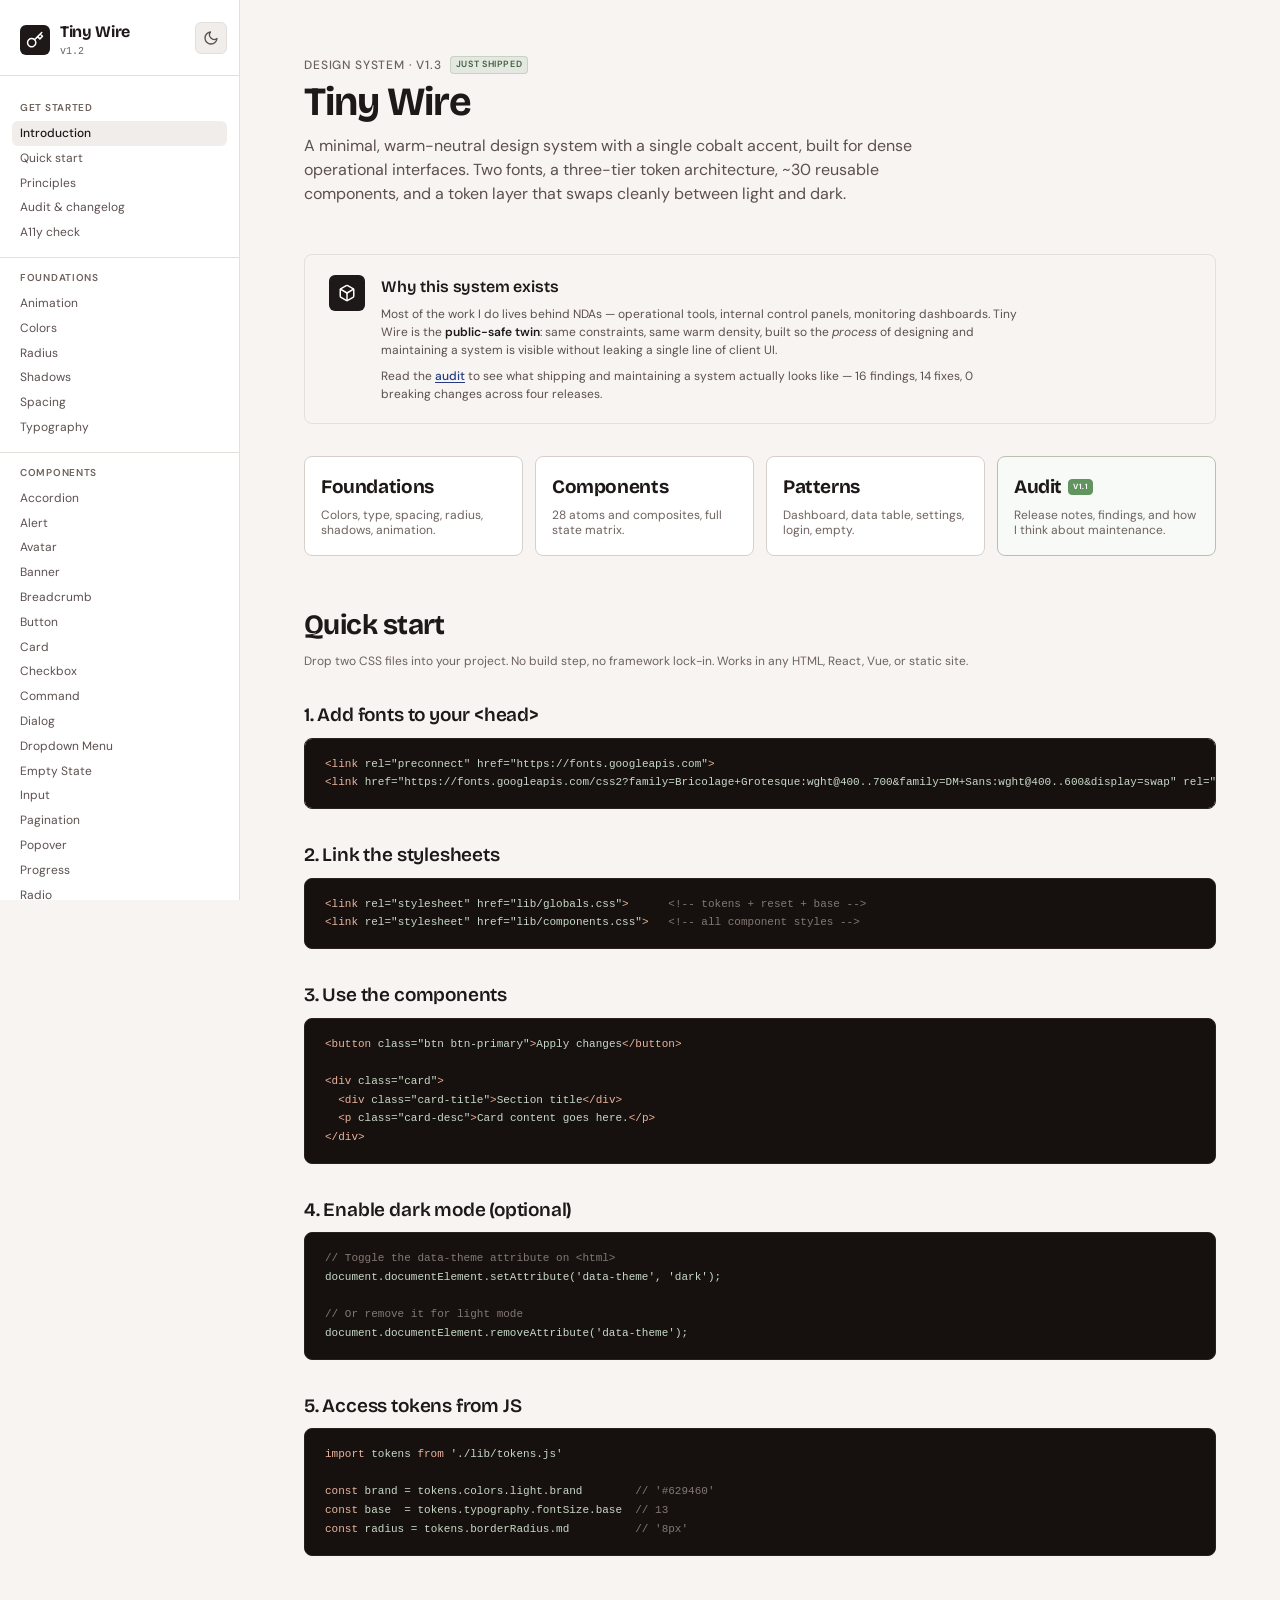
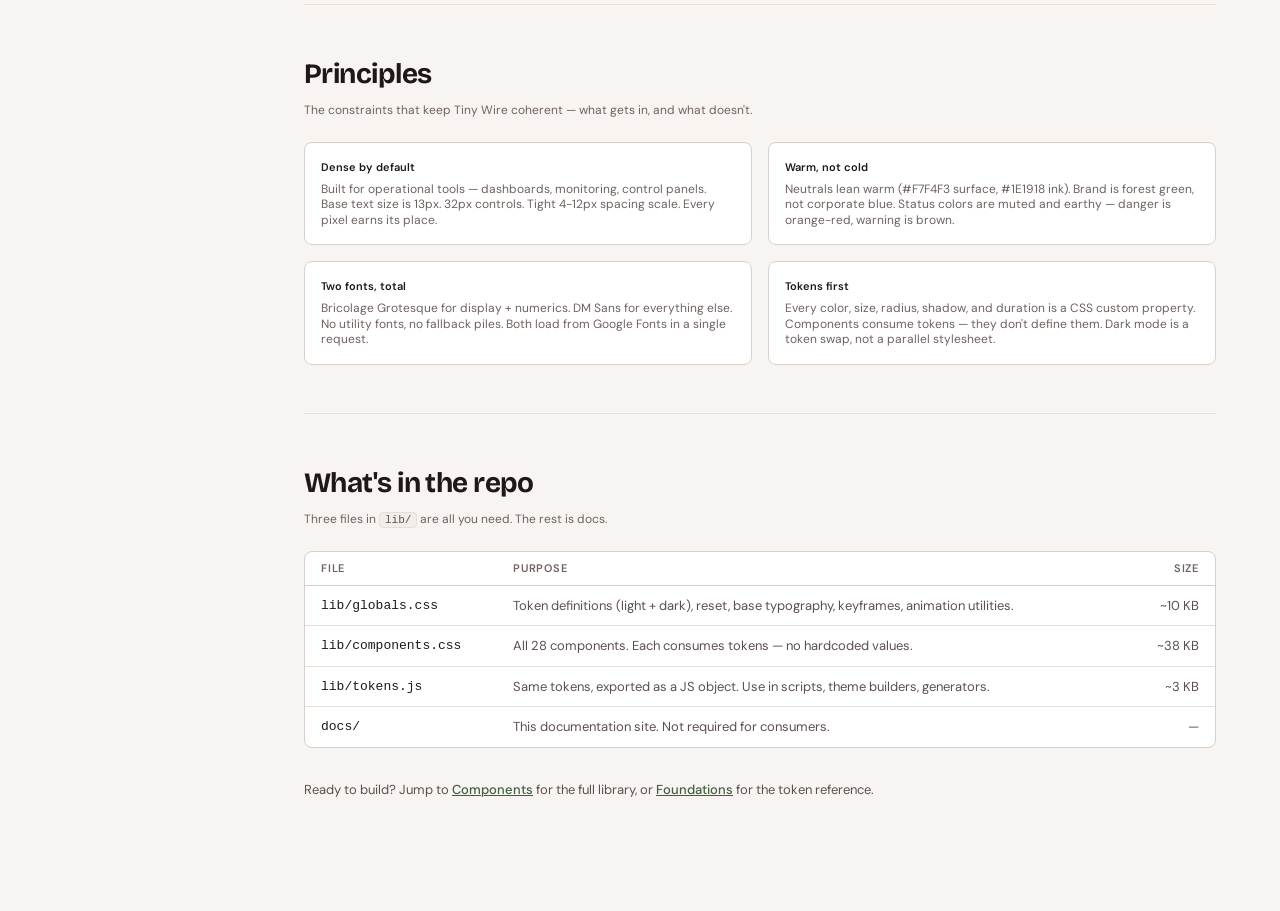
==== docs/index.html @ 5c6bf4f1 "docs: refresh audit to v1.3 (Pedigree pass) Keep the audit + release notes current without balloonin" ====
<!DOCTYPE html>
<html lang="en">
<head>
<meta charset="UTF-8" />
<meta name="viewport" content="width=device-width, initial-scale=1.0" />
<title>Tiny Wire — Introduction</title>
<link rel="preconnect" href="https://fonts.googleapis.com" />
<link rel="preconnect" href="https://fonts.gstatic.com" crossorigin />
<link href="https://fonts.googleapis.com/css2?family=Bricolage+Grotesque:opsz,wght@12..96,400;12..96,500;12..96,600;12..96,700&family=DM+Sans:ital,opsz,wght@0,9..40,400..600;1,9..40,400..600&display=swap" rel="stylesheet" />
<link rel="stylesheet" href="../lib/globals.css" />
<link rel="stylesheet" href="../lib/components.css" />
<link rel="stylesheet" href="docs.css" />
<script defer src="docs.js"></script>
</head>
<body>

<div id="docs-sidebar-slot"></div>

<main class="docs-main">

  <div class="docs-eyebrow" style="display:flex; align-items:center; gap:var(--space-8);">
    <span>Design System · v1.3</span>
    <span class="badge" style="background:color-mix(in srgb, var(--brand) 12%, transparent); border-color:color-mix(in srgb, var(--brand) 25%, transparent); color:var(--brand-dark);">Just shipped</span>
  </div>
  <h1 class="docs-h1">Tiny Wire</h1>
  <p class="docs-lede">A minimal, warm-neutral design system with a single cobalt accent, built for dense operational interfaces. Two fonts, a three-tier token architecture, ~30 reusable components, and a token layer that swaps cleanly between light and dark.</p>

  <!-- The why — NDA-safe portfolio framing -->
  <div class="card" style="padding: var(--space-20) var(--space-24); margin-bottom: var(--space-32); background: var(--surface-subtle); border-color: var(--border-light);">
    <div style="display:flex; align-items:flex-start; gap: var(--space-16);">
      <div style="flex-shrink:0; width:36px; height:36px; border-radius:var(--radius-sm); background:var(--text-primary); display:flex; align-items:center; justify-content:center; color:var(--text-inverse);">
        <svg width="18" height="18" viewBox="0 0 24 24" fill="none" stroke="currentColor" stroke-width="2" stroke-linecap="round" stroke-linejoin="round"><path d="M21 16V8a2 2 0 0 0-1-1.73l-7-4a2 2 0 0 0-2 0l-7 4A2 2 0 0 0 3 8v8a2 2 0 0 0 1 1.73l7 4a2 2 0 0 0 2 0l7-4A2 2 0 0 0 21 16z"/><polyline points="3.27 6.96 12 12.01 20.73 6.96"/><line x1="12" y1="22.08" x2="12" y2="12"/></svg>
      </div>
      <div style="flex:1; min-width:0;">
        <div style="font-family:var(--font-heading); font-size:var(--text-lg); font-weight:var(--weight-semibold); color:var(--text-primary); letter-spacing:var(--tracking-snug); margin-bottom:var(--space-6);">Why this system exists</div>
        <p style="font-size:var(--text-md); color:var(--text-secondary); line-height:var(--leading-normal); max-width: 640px;">Most of the work I do lives behind NDAs — operational tools, internal control panels, monitoring dashboards. Tiny Wire is the <strong style="color:var(--text-primary); font-weight:600;">public-safe twin</strong>: same constraints, same warm density, built so the <em>process</em> of designing and maintaining a system is visible without leaking a single line of client UI.</p>
        <p style="font-size:var(--text-md); color:var(--text-secondary); line-height:var(--leading-normal); margin-top:var(--space-8); max-width: 640px;">Read the <a href="audit.html" style="color:var(--info); text-decoration:underline; text-underline-offset:2px; font-weight:var(--weight-medium);">audit</a> to see what shipping and maintaining a system actually looks like — 16 findings, 14 fixes, 0 breaking changes across four releases.</p>
      </div>
    </div>
  </div>

  <!-- Hero card grid -->
  <div style="display:grid; grid-template-columns: repeat(4, 1fr); gap: var(--space-12); margin-bottom: var(--space-48);">
    <a href="foundations.html" class="card" style="text-decoration:none; cursor:pointer;">
      <div style="font-family:var(--font-heading); font-size:var(--text-xl); font-weight:var(--weight-bold); color:var(--text-primary); letter-spacing:var(--tracking-tight); margin-bottom:var(--space-6);">Foundations</div>
      <div style="font-size:var(--text-md); color:var(--text-tertiary); line-height:var(--leading-compact);">Colors, type, spacing, radius, shadows, animation.</div>
    </a>
    <a href="components.html" class="card" style="text-decoration:none; cursor:pointer;">
      <div style="font-family:var(--font-heading); font-size:var(--text-xl); font-weight:var(--weight-bold); color:var(--text-primary); letter-spacing:var(--tracking-tight); margin-bottom:var(--space-6);">Components</div>
      <div style="font-size:var(--text-md); color:var(--text-tertiary); line-height:var(--leading-compact);">28 atoms and composites, full state matrix.</div>
    </a>
    <a href="patterns.html" class="card" style="text-decoration:none; cursor:pointer;">
      <div style="font-family:var(--font-heading); font-size:var(--text-xl); font-weight:var(--weight-bold); color:var(--text-primary); letter-spacing:var(--tracking-tight); margin-bottom:var(--space-6);">Patterns</div>
      <div style="font-size:var(--text-md); color:var(--text-tertiary); line-height:var(--leading-compact);">Dashboard, data table, settings, login, empty.</div>
    </a>
    <a href="audit.html" class="card" style="text-decoration:none; cursor:pointer; background: color-mix(in srgb, var(--brand) 5%, var(--surface)); border-color: color-mix(in srgb, var(--brand) 25%, var(--border));">
      <div style="font-family:var(--font-heading); font-size:var(--text-xl); font-weight:var(--weight-bold); color:var(--text-primary); letter-spacing:var(--tracking-tight); margin-bottom:var(--space-6); display:flex; align-items:center; gap:var(--space-6);">
        Audit
        <span class="badge" style="background:var(--brand); border-color:var(--brand); color:var(--brand-fg); font-size:8px; padding:1px 4px;">v1.1</span>
      </div>
      <div style="font-size:var(--text-md); color:var(--text-tertiary); line-height:var(--leading-compact);">Release notes, findings, and how I think about maintenance.</div>
    </a>
  </div>

  <!-- Quick start -->
  <h2 class="docs-h2" id="quickstart">Quick start</h2>
  <p class="docs-h2-sub">Drop two CSS files into your project. No build step, no framework lock-in. Works in any HTML, React, Vue, or static site.</p>

  <h3 class="docs-h3">1. Add fonts to your &lt;head&gt;</h3>
  <pre class="code-block"><span class="k">&lt;link</span> <span class="a">rel</span>=<span class="s">"preconnect"</span> <span class="a">href</span>=<span class="s">"https://fonts.googleapis.com"</span><span class="k">&gt;</span>
<span class="k">&lt;link</span> <span class="a">href</span>=<span class="s">"https://fonts.googleapis.com/css2?family=Bricolage+Grotesque:wght@400..700&amp;family=DM+Sans:wght@400..600&amp;display=swap"</span> <span class="a">rel</span>=<span class="s">"stylesheet"</span><span class="k">&gt;</span></pre>

  <h3 class="docs-h3">2. Link the stylesheets</h3>
  <pre class="code-block"><span class="k">&lt;link</span> <span class="a">rel</span>=<span class="s">"stylesheet"</span> <span class="a">href</span>=<span class="s">"lib/globals.css"</span><span class="k">&gt;</span>      <span class="c">&lt;!-- tokens + reset + base --&gt;</span>
<span class="k">&lt;link</span> <span class="a">rel</span>=<span class="s">"stylesheet"</span> <span class="a">href</span>=<span class="s">"lib/components.css"</span><span class="k">&gt;</span>   <span class="c">&lt;!-- all component styles --&gt;</span></pre>

  <h3 class="docs-h3">3. Use the components</h3>
  <pre class="code-block"><span class="k">&lt;button</span> <span class="a">class</span>=<span class="s">"btn btn-primary"</span><span class="k">&gt;</span>Apply changes<span class="k">&lt;/button&gt;</span>

<span class="k">&lt;div</span> <span class="a">class</span>=<span class="s">"card"</span><span class="k">&gt;</span>
  <span class="k">&lt;div</span> <span class="a">class</span>=<span class="s">"card-title"</span><span class="k">&gt;</span>Section title<span class="k">&lt;/div&gt;</span>
  <span class="k">&lt;p</span> <span class="a">class</span>=<span class="s">"card-desc"</span><span class="k">&gt;</span>Card content goes here.<span class="k">&lt;/p&gt;</span>
<span class="k">&lt;/div&gt;</span></pre>

  <h3 class="docs-h3">4. Enable dark mode (optional)</h3>
  <pre class="code-block"><span class="c">// Toggle the data-theme attribute on &lt;html&gt;</span>
document.documentElement.setAttribute(<span class="s">'data-theme'</span>, <span class="s">'dark'</span>);

<span class="c">// Or remove it for light mode</span>
document.documentElement.removeAttribute(<span class="s">'data-theme'</span>);</pre>

  <h3 class="docs-h3">5. Access tokens from JS</h3>
  <pre class="code-block"><span class="k">import</span> tokens <span class="k">from</span> <span class="s">'./lib/tokens.js'</span>

<span class="k">const</span> brand = tokens.colors.light.brand        <span class="c">// '#629460'</span>
<span class="k">const</span> base  = tokens.typography.fontSize.base  <span class="c">// 13</span>
<span class="k">const</span> radius = tokens.borderRadius.md          <span class="c">// '8px'</span></pre>

  <div class="docs-divider"></div>

  <!-- Principles -->
  <h2 class="docs-h2" id="principles">Principles</h2>
  <p class="docs-h2-sub">The constraints that keep Tiny Wire coherent — what gets in, and what doesn't.</p>

  <div style="display:grid; grid-template-columns: 1fr 1fr; gap: var(--space-16);">
    <div class="card">
      <div class="card-title">Dense by default</div>
      <p class="card-desc" style="margin-top:var(--space-6);">Built for operational tools — dashboards, monitoring, control panels. Base text size is 13px. 32px controls. Tight 4-12px spacing scale. Every pixel earns its place.</p>
    </div>
    <div class="card">
      <div class="card-title">Warm, not cold</div>
      <p class="card-desc" style="margin-top:var(--space-6);">Neutrals lean warm (#F7F4F3 surface, #1E1918 ink). Brand is forest green, not corporate blue. Status colors are muted and earthy — danger is orange-red, warning is brown.</p>
    </div>
    <div class="card">
      <div class="card-title">Two fonts, total</div>
      <p class="card-desc" style="margin-top:var(--space-6);">Bricolage Grotesque for display + numerics. DM Sans for everything else. No utility fonts, no fallback piles. Both load from Google Fonts in a single request.</p>
    </div>
    <div class="card">
      <div class="card-title">Tokens first</div>
      <p class="card-desc" style="margin-top:var(--space-6);">Every color, size, radius, shadow, and duration is a CSS custom property. Components consume tokens — they don't define them. Dark mode is a token swap, not a parallel stylesheet.</p>
    </div>
  </div>

  <div class="docs-divider"></div>

  <!-- File map -->
  <h2 class="docs-h2" id="files">What's in the repo</h2>
  <p class="docs-h2-sub">Three files in <code>lib/</code> are all you need. The rest is docs.</p>

  <div class="card" style="padding:0; overflow:hidden;">
    <table class="table" style="font-size:var(--text-base);">
      <thead><tr><th style="padding-left:var(--space-16);">File</th><th>Purpose</th><th class="td-num" style="padding-right:var(--space-16);">Size</th></tr></thead>
      <tbody>
        <tr>
          <td class="td-primary" style="padding-left:var(--space-16); font-family:var(--font-mono);">lib/globals.css</td>
          <td>Token definitions (light + dark), reset, base typography, keyframes, animation utilities.</td>
          <td class="td-num" style="padding-right:var(--space-16);">~10 KB</td>
        </tr>
        <tr>
          <td class="td-primary" style="padding-left:var(--space-16); font-family:var(--font-mono);">lib/components.css</td>
          <td>All 28 components. Each consumes tokens — no hardcoded values.</td>
          <td class="td-num" style="padding-right:var(--space-16);">~38 KB</td>
        </tr>
        <tr>
          <td class="td-primary" style="padding-left:var(--space-16); font-family:var(--font-mono);">lib/tokens.js</td>
          <td>Same tokens, exported as a JS object. Use in scripts, theme builders, generators.</td>
          <td class="td-num" style="padding-right:var(--space-16);">~3 KB</td>
        </tr>
        <tr>
          <td class="td-primary" style="padding-left:var(--space-16); font-family:var(--font-mono);">docs/</td>
          <td>This documentation site. Not required for consumers.</td>
          <td class="td-num" style="padding-right:var(--space-16);">—</td>
        </tr>
      </tbody>
    </table>
  </div>

  <p class="docs-text" style="margin-top:var(--space-32);">Ready to build? Jump to <a href="components.html" style="color:var(--brand-dark); text-decoration:underline; font-weight:var(--weight-medium);">Components</a> for the full library, or <a href="foundations.html" style="color:var(--brand-dark); text-decoration:underline; font-weight:var(--weight-medium);">Foundations</a> for the token reference.</p>

</main>

</body>
</html>
---- lib/globals.css ----
/**
 * Tiny Wire — globals.css
 * Tokens + reset + base typography.
 *
 * Token architecture — three tiers (design/pedigree-pass):
 *   1. PRIMITIVE  raw values, no semantics      (--warm-*, --cobalt-*, --green-*, --elevation-*)
 *   2. SEMANTIC   intent aliases to primitives   (--surface, --brand, --accent, --text-primary)
 *   3. COMPONENT  optional aliases to semantic    (--button-bg, --card-shadow, --input-border)
 * Components and downstream prototypes consume the SEMANTIC tier. Every public token name is
 * stable — only values change — so dependents (dialing-prototype, sam-r4) inherit unbroken.
 *
 * Fonts (load in <head>):
 *   https://fonts.googleapis.com/css2?family=Bricolage+Grotesque:opsz,wght@12..96,400..700&family=DM+Sans:ital,opsz,wght@0,9..40,400..600;1,9..40,400..600&display=swap
 */

/* ─── Reset ─────────────────────────────────────────────────────────────── */
*, *::before, *::after { box-sizing: border-box; margin: 0; padding: 0; }
html { -webkit-text-size-adjust: 100%; }
img, svg { display: block; max-width: 100%; }
button, input, select, textarea { font: inherit; color: inherit; }
button { background: none; border: 0; cursor: pointer; }
a { color: inherit; text-decoration: none; }

/* ════════════════════════════════════════════════════════════════════════
   TIER 1 — PRIMITIVES  (raw values; light mode is the base, dark overrides below)
   ════════════════════════════════════════════════════════════════════════ */
:root {
  color-scheme: light;

  /* Warm-neutral ramp — one coherent taupe hue, desaturated into structure.
     Replaces the old ad hoc surface/border/text greys. Lighter steps were
     regularized for a consistent warm cast (e.g. the over-red border-dashed
     #AD9B9A desaturated into the ramp); the three text steps keep their
     AA-tuned values exactly — no contrast regression. */
  --warm-0:   #FFFFFF;
  --warm-50:  #F7F4F2;
  --warm-100: #F1EDEB;
  --warm-150: #EBE6E3;
  --warm-200: #E5DFDC;
  --warm-300: #D6CFCB;
  --warm-400: #C2B9B5;
  --warm-500: #A89E99;
  --warm-600: #8A7F7B;
  --warm-700: #6E625F;   /* text-tertiary — AA floor */
  --warm-800: #5C504F;   /* text-secondary */
  --warm-900: #3A302E;
  --warm-950: #1E1918;   /* text-primary */

  /* Cobalt — the single cool interactive accent (links / focus / secondary).
     Deep, slightly desaturated ink-blue; timeless, not a copy of any brand. */
  --cobalt-50:  #EEF1FB;
  --cobalt-100: #DBE2F4;
  --cobalt-200: #BCC9EA;
  --cobalt-300: #93A8DE;
  --cobalt-400: #6E86D2;
  --cobalt-500: #4761BE;
  --cobalt-600: #2F4BA6;   /* action accent */
  --cobalt-700: #243B83;
  --cobalt-800: #1C2F66;
  --cobalt-900: #16244E;

  /* Green — primary brand / success (signature, preserved). */
  --green-100: #F2F6F2;
  --green-300: #C8D9C7;
  --green-500: #629460;
  --green-700: #3F603E;

  /* Clay/amber — the one muted warm secondary (warning role). Brown lives here
     as foundation only, never as a bright accent. */
  --clay-100: #F4EFEA;
  --clay-300: #DCC9B5;
  --clay-600: #9A6B33;
  --clay-700: #6B4B3E;

  /* Red — danger (reserved strictly for destructive actions). */
  --red-100: #FBEFEB;
  --red-300: #EBB39D;
  --red-500: #CE430A;

  /* Data-viz hues — kept separable on purpose (charts need distinct colors). */
  --azure-500:    #0EA5E9;
  --azure-light:  #EBF7FD;
  --amber-chart:  #B98326;
  --violet-chart: #6B4B8A;

  /* Elevation — multi-layer, low-opacity, short-offset; warm-tinted shadow.
     Border is NOT baked in here (see --shadow-card history). */
  --elevation-sm: 0 1px 2px rgba(30,25,24,0.05), 0 1px 1px rgba(30,25,24,0.04);
  --elevation-md: 0 2px 4px rgba(30,25,24,0.05), 0 6px 16px rgba(30,25,24,0.06);
  --elevation-lg: 0 8px 24px rgba(30,25,24,0.10);
  --elevation-xl: 0 16px 40px rgba(30,25,24,0.14), 0 2px 6px rgba(30,25,24,0.06);

  /* ── TIER 2 — SEMANTIC (intent aliases; these are the public API) ───────── */

  /* Surfaces */
  --surface:        var(--warm-0);
  --surface-subtle: var(--warm-50);
  --surface-page:   var(--warm-50);
  --surface-muted:  var(--warm-100);
  --surface-inset:  var(--warm-150);

  /* Borders */
  --border:         var(--warm-300);
  --border-light:   var(--warm-200);
  --border-dashed:  var(--warm-500);
  --border-strong:  var(--warm-400);
  /* Hairline — single low-opacity container signal. Use INSTEAD of a solid
     border when an element already has elevation or a tint. */
  --border-hairline: color-mix(in srgb, var(--warm-950) 8%, transparent);

  /* Text — tertiary/secondary/primary keep their AA-tuned values. */
  --text-primary:   var(--warm-950);
  --text-secondary: var(--warm-800);
  --text-tertiary:  var(--warm-700);
  --text-inverse:   #FFFFFF;
  --text-disabled:  #B5ABA8;

  /* Brand — green (primary action + success) */
  --brand:          var(--green-500);
  --brand-light:    var(--green-100);
  --brand-mid:      var(--green-300);
  --brand-dark:     var(--green-700);
  --brand-fg:       #FFFFFF;

  /* Status — Danger (orange-red; destructive only) */
  --danger:         var(--red-500);
  --danger-light:   var(--red-100);
  --danger-mid:     var(--red-300);
  --danger-fg:      #FFFFFF;

  /* Status — Warning (disciplined amber; brown demoted to foundation) */
  --warning:        var(--clay-600);
  --warning-light:  var(--clay-100);
  --warning-mid:    var(--clay-300);
  --warning-fg:     #FFFFFF;

  /* Status — Info (cobalt family, same hue as the accent) */
  --info:           var(--cobalt-700);
  --info-light:     var(--cobalt-50);
  --info-mid:       var(--cobalt-200);
  --info-fg:        #FFFFFF;

  /* Accent — single cool interactive accent (cobalt) */
  --accent:         var(--cobalt-600);
  --accent-light:   var(--cobalt-50);
  --accent-fg:      #FFFFFF;

  /* Data / charts */
  --data-inflow:    var(--red-500);
  --data-outflow:   var(--green-500);
  --data-target:    var(--warm-500);
  --chart-blue:     var(--cobalt-700);
  --chart-azure:    var(--azure-500);
  --chart-amber:    var(--amber-chart);
  --chart-violet:   var(--violet-chart);

  /* Focus ring — cobalt accent (the universal interactive signal) */
  --ring:           color-mix(in srgb, var(--accent) 55%, transparent);
  --ring-offset:    var(--surface);

  /* Typography */
  --font-heading:   'Bricolage Grotesque', system-ui, sans-serif;
  --font-body:      'DM Sans', system-ui, sans-serif;
  --font-mono:      ui-monospace, 'SF Mono', Menlo, Consolas, monospace;

  /* Dense sub-scale (9–13) for operational UI, then a 1.2 modular display run. */
  --text-2xs: 9px; --text-xs: 10px; --text-sm: 11px; --text-md: 12px;
  --text-base: 13px; --text-lg: 16px; --text-xl: 19px; --text-2xl: 23px;
  --text-3xl: 28px; --text-4xl: 33px; --text-5xl: 48px;

  --weight-light: 300; --weight-regular: 400; --weight-medium: 500;
  --weight-semibold: 600; --weight-bold: 700;

  --leading-tight: 1; --leading-snug: 1.1; --leading-compact: 1.3; --leading-normal: 1.5;

  /* Tracking in em so it scales with size; display negative, body neutral. */
  --tracking-tight: -0.02em; --tracking-snug: -0.01em;
  --tracking-slight: -0.005em; --tracking-caps: 0.07em;

  /* Tabular + lining numerals — apply to ALL numeric/data contexts. */
  --numeric-tabular: "tnum" 1, "lnum" 1;

  /* Spacing — 4px base; arbitrary 5/7 snapped to 4/8. */
  --space-0: 0px; --space-2: 2px; --space-4: 4px; --space-5: 4px; --space-6: 6px;
  --space-7: 8px; --space-8: 8px; --space-10: 10px; --space-12: 12px;
  --space-14: 14px; --space-16: 16px; --space-18: 18px; --space-20: 20px;
  --space-24: 24px; --space-32: 32px; --space-40: 40px; --space-48: 48px;
  --space-64: 64px;

  /* Radius — one sm/md/lg scale; default sharpened 10 → 8 (crisper pedigree). */
  --radius-2xs: 2px; --radius-xs: 4px; --radius-sm: 6px; --radius-md: 8px;
  --radius: 8px; --radius-lg: 12px; --radius-full: 9999px;

  /* Shadows — role names aliased onto the elevation scale (border no longer baked in). */
  --shadow-card:      var(--elevation-sm);
  --shadow-nav:       var(--elevation-sm);
  --shadow-toggle:    var(--elevation-sm);
  --shadow-hover:     var(--elevation-md);
  --shadow-modal:     var(--elevation-xl);
  --shadow-dropdown:  var(--elevation-lg);
  --shadow-overlay:   var(--elevation-lg);
  --shadow-focus:     0 0 0 3px var(--ring);

  /* Sizes */
  --size-icon-sm: 13px; --size-icon-base: 18px; --size-icon-lg: 22px;
  --size-avatar-sm: 24px; --size-avatar-md: 30px; --size-avatar-lg: 34px;
  --size-control-sm: 24px; --size-control-md: 32px; --size-control-lg: 40px;
  --size-status-dot-sm: 6px; --size-status-dot-base: 7px; --size-status-dot-lg: 8px;

  /* Layout */
  --sidebar-w: 56px;
  --topbar-h:  56px;

  /* Animation */
  --ease-spring:   cubic-bezier(0.16, 1, 0.3, 1);
  --ease-out:      ease-out;
  --ease-standard: ease;

  --duration-fast: 0.15s; --duration-base: 0.22s;
  --duration-moderate: 0.30s; --duration-slow: 0.40s;

  /* Z-index */
  --z-dropdown: 50;
  --z-sticky:   100;
  --z-overlay:  200;
  --z-modal:    300;
  --z-toast:    400;
  --z-tooltip:  500;

  /* ── TIER 3 — COMPONENT (optional aliases to semantic) ──────────────────── */
  --button-bg:     var(--brand);
  --button-fg:     var(--brand-fg);
  --card-bg:       var(--surface);
  --card-shadow:   var(--shadow-card);
  --input-bg:      var(--surface);
  --input-border:  var(--border);
}

/* ════════════════════════════════════════════════════════════════════════
   Dark — overrides primitives where they cascade (accent / brand / status /
   elevation), and overrides surface/border/text SEMANTICS directly because
   surface elevation direction inverts in dark (recessed↔raised) and can't be
   expressed by a single shared ramp.
   ════════════════════════════════════════════════════════════════════════ */
:root[data-theme="dark"] {
  color-scheme: dark;

  /* Primitive lifts — semantics that alias these follow automatically. */
  --cobalt-50:  #1A2342; --cobalt-200: #2E3F6B; --cobalt-600: #8AA0DE; --cobalt-700: #7E96D8;
  --green-100:  #1F2A1F; --green-300: #3F603E;  --green-500: #8FB68D; --green-700: #C8D9C7;
  --red-100:    #2E1C13; --red-300:   #6E3217;  --red-500:   #E66B36;
  --clay-100:   #251D19; --clay-300:  #4A3A24;  --clay-600:  #C9A063;
  --azure-500:  #3DBEF5; --amber-chart: #D4A04A; --violet-chart: #9F7CBC;

  --elevation-sm: 0 1px 2px rgba(0,0,0,0.40), 0 1px 1px rgba(0,0,0,0.30);
  --elevation-md: 0 2px 4px rgba(0,0,0,0.40), 0 6px 16px rgba(0,0,0,0.40);
  --elevation-lg: 0 8px 24px rgba(0,0,0,0.50);
  --elevation-xl: 0 16px 40px rgba(0,0,0,0.60), 0 2px 6px rgba(0,0,0,0.30);

  /* Surfaces / borders / text — semantic overrides (elevation inverts). */
  --surface:        #1F1A18;
  --surface-subtle: #19130F;
  --surface-page:   #16110F;
  --surface-muted:  #2A211E;
  --surface-inset:  #322924;

  --border:         #3A312D;
  --border-light:   #2E2722;
  --border-dashed:  #6B5C57;
  --border-strong:  #4D423D;
  --border-hairline: color-mix(in srgb, #F4EEEC 9%, transparent);

  --text-primary:   #F4EEEC;
  --text-secondary: #C5B6B2;
  /* pedigree-pass — tertiary lifted #948682 → #A0928E: the old value failed AA
     (4.05) on surface-inset. Now ≥4.7 on every dark surface. */
  --text-tertiary:  #A0928E;
  --text-inverse:   #1E1918;
  --text-disabled:  #756763;

  /* Foreground-on-color tokens invert in dark. */
  --brand-fg:   #0E1A0D;
  --danger-fg:  #190B05;
  --warning-fg: #1A100C;
  --info-fg:    #06101F;
  --accent-fg:  #03131C;

  --data-target: #847671;
}

/* ─── Base ──────────────────────────────────────────────────────────────── */
html, body {
  font-family: var(--font-body);
  background: var(--surface-page);
  color: var(--text-primary);
  font-size: var(--text-base);
  line-height: var(--leading-normal);
  -webkit-font-smoothing: antialiased;
  -moz-osx-font-smoothing: grayscale;
}

/* Theme transitions — only fire when the theme actually swaps.
   v1.1 — previously this rule was applied universally with a 220ms duration,
   which slowed every hover micro-interaction whose property list included a
   color (fill/stroke especially). Now scoped to a one-shot class the toggle
   adds, removes after the transition. Components keep their own fast transitions. */
.theme-swapping,
.theme-swapping *,
.theme-swapping *::before,
.theme-swapping *::after {
  transition:
    background-color var(--duration-base) var(--ease-standard),
    border-color     var(--duration-base) var(--ease-standard),
    color            var(--duration-base) var(--ease-standard),
    fill             var(--duration-base) var(--ease-standard),
    stroke           var(--duration-base) var(--ease-standard) !important;
}

/* Reduced motion — v1.1.
   Honor the user preference: kill ambient loops, shorten entrances. */
@media (prefers-reduced-motion: reduce) {
  *, *::before, *::after {
    animation-duration: 0.001ms !important;
    animation-iteration-count: 1 !important;
    transition-duration: 0.001ms !important;
    scroll-behavior: auto !important;
  }
}

/* ─── Selection ─────────────────────────────────────────────────────────── */
::selection {
  background: color-mix(in srgb, var(--brand) 30%, transparent);
  color: var(--text-primary);
}

/* ─── Focus ─────────────────────────────────────────────────────────────── */
/* v1.1 — dropped the `border-color: var(--brand) !important` override.
   It was overriding invalid-state red borders on focused inputs (a11y regression).
   Components now own their own focused border color; the box-shadow ring is the
   universal indicator and is always perceivable. */
:focus-visible {
  outline: none;
  box-shadow: var(--shadow-focus);
}

/* ─── Scrollbar ─────────────────────────────────────────────────────────── */
* { scrollbar-width: thin; scrollbar-color: var(--border) transparent; }
*::-webkit-scrollbar { width: 8px; height: 8px; }
*::-webkit-scrollbar-track { background: transparent; }
*::-webkit-scrollbar-thumb { background: var(--border); border-radius: var(--radius-full); }
*::-webkit-scrollbar-thumb:hover { background: var(--text-tertiary); }

/* ─── Utility classes ───────────────────────────────────────────────────── */
.scroll-hidden { scrollbar-width: none; -ms-overflow-style: none; }
.scroll-hidden::-webkit-scrollbar { display: none; }

/* Tabular + lining numerals — opt in on any numeric/data context. */
.nums-tabular { font-feature-settings: var(--numeric-tabular); font-variant-numeric: tabular-nums lining-nums; }

.sr-only {
  position: absolute; width: 1px; height: 1px;
  padding: 0; margin: -1px; overflow: hidden; clip: rect(0,0,0,0);
  white-space: nowrap; border: 0;
}

/* ─── Keyframes ─────────────────────────────────────────────────────────── */
@keyframes pageIn   { from { opacity: 0; transform: translateY(10px); } to { opacity: 1; transform: translateY(0); } }
@keyframes filterIn { from { opacity: 0; transform: translateY(4px); }  to { opacity: 1; transform: translateY(0); } }
@keyframes modalIn  { from { opacity: 0; transform: scale(0.96) translateY(10px); } to { opacity: 1; transform: scale(1) translateY(0); } }
@keyframes toastIn  { from { opacity: 0; transform: translateY(16px); } to { opacity: 1; transform: translateY(0); } }
@keyframes fadeUp   { from { opacity: 0; transform: translateY(6px); }  to { opacity: 1; transform: translateY(0); } }
@keyframes fadeIn   { from { opacity: 0; } to { opacity: 1; } }
@keyframes pulse-dot{ 0%,100% { opacity: 1; } 50% { opacity: 0.35; } }
@keyframes ripple-ring {
  0%   { transform: scale(1);   opacity: 0.55; }
  45%  { transform: scale(2.4); opacity: 0; }
  90%  { transform: scale(1);   opacity: 0.55; }
  100% { transform: scale(1);   opacity: 0.55; }
}
@keyframes spin     { to { transform: rotate(360deg); } }
@keyframes skeleton-shimmer {
  0%   { background-position: -200% 0; }
  100% { background-position: 200% 0; }
}

/* Animation utility classes */
.page-enter   { animation: pageIn   var(--duration-slow)     var(--ease-spring) both; }
.filter-enter { animation: filterIn var(--duration-base)     var(--ease-out)    both; }
.modal-enter  { animation: modalIn  var(--duration-moderate) var(--ease-spring) both; }
.toast-enter  { animation: toastIn  0.32s                    var(--ease-spring) both; }
.fade-up      { animation: fadeUp   var(--duration-moderate) var(--ease-spring) both; }
.fade-in      { animation: fadeIn   var(--duration-base)     var(--ease-standard) both; }
---- lib/components.css ----
/**
 * Tiny Wire — components.css
 * Requires: lib/globals.css (tokens + reset + base)
 *
 * Convention:
 *   .btn-*       buttons         .input         input field
 *   .card        card container  .select        select field
 *   .tag-*       tag             .checkbox      checkbox
 *   .badge       muted badge     .radio         radio
 *   .chip-*      status chip     .switch        toggle switch
 *   .dot-*       status dot      .slider        slider
 *   .alert-*     inline alert    .progress      progress bar
 *   .banner-*    full-width
 */

/* ─── Button ────────────────────────────────────────────────────────────── */
.btn {
  display: inline-flex; align-items: center; justify-content: center;
  gap: var(--space-6); white-space: nowrap;
  height: var(--size-control-md); padding: 0 var(--space-14);
  border: 1px solid transparent; border-radius: var(--radius-sm);
  font-family: var(--font-body); font-size: var(--text-base);
  font-weight: var(--weight-medium); letter-spacing: var(--tracking-slight);
  cursor: pointer; user-select: none;
  transition:
    background    var(--duration-fast) var(--ease-standard),
    border-color  var(--duration-fast) var(--ease-standard),
    color         var(--duration-fast) var(--ease-standard),
    opacity       var(--duration-fast) var(--ease-standard),
    box-shadow    var(--duration-fast) var(--ease-standard),
    transform     var(--duration-fast) var(--ease-standard);
}
.btn:active { transform: translateY(0.5px); }
.btn:disabled, .btn[aria-disabled="true"] { cursor: not-allowed; opacity: 0.45; pointer-events: none; }

.btn-sm { height: var(--size-control-sm); padding: 0 var(--space-10); font-size: var(--text-md); }
.btn-lg { height: var(--size-control-lg); padding: 0 var(--space-20); font-size: var(--text-lg); }

.btn-primary {
  background: var(--text-primary); color: var(--text-inverse);
}
.btn-primary:hover { background: color-mix(in srgb, var(--text-primary) 85%, var(--text-secondary)); }

.btn-secondary {
  background: var(--surface-muted); color: var(--text-primary);
  border-color: var(--border);
}
.btn-secondary:hover { background: var(--surface-inset); border-color: var(--border-strong); }

.btn-outline {
  background: transparent; color: var(--text-primary);
  border-color: var(--border);
}
.btn-outline:hover { background: var(--surface-muted); border-color: var(--border-strong); }

.btn-ghost {
  background: transparent; color: var(--text-secondary);
}
.btn-ghost:hover { background: var(--surface-muted); color: var(--text-primary); }

.btn-danger {
  background: var(--danger); color: var(--danger-fg);
}
.btn-danger:hover { background: color-mix(in srgb, var(--danger) 88%, black); }

.btn-brand {
  background: var(--brand); color: var(--brand-fg);
}
.btn-brand:hover { background: color-mix(in srgb, var(--brand) 88%, black); }

.btn-link {
  background: transparent; color: var(--info); padding: 0;
  height: auto; text-decoration: underline; text-underline-offset: 2px;
  border-radius: var(--radius-xs);
}
.btn-link:hover { color: var(--text-primary); text-decoration-thickness: 2px; }
/* v1.1 — was --text-tertiary (3.85:1, fails AA + looked disabled).
   Switched to --info which carries link semantics and passes contrast. */

.btn-stop {
  display: inline-flex; align-items: center; gap: var(--space-8);
  height: 36px; padding: 0 var(--space-12);
  background: color-mix(in srgb, var(--danger) 7%, var(--surface));
  border: 1px solid color-mix(in srgb, var(--danger) 28%, transparent);
  border-radius: var(--radius-sm);
  font-family: var(--font-body); font-size: var(--text-base); font-weight: var(--weight-medium);
  color: var(--danger); cursor: pointer;
  transition: background var(--duration-fast) var(--ease-standard);
}
.btn-stop:hover { background: color-mix(in srgb, var(--danger) 13%, var(--surface)); }

.btn-rollback {
  height: 26px; padding: 0 var(--space-10);
  background: var(--surface); border: 1px solid var(--border);
  border-radius: var(--radius-xs);
  font-family: var(--font-body); font-size: var(--text-md);
  color: var(--text-secondary); cursor: pointer; white-space: nowrap;
  transition: background var(--duration-fast), border-color var(--duration-fast);
}
.btn-rollback:hover { background: var(--surface-muted); border-color: var(--border-dashed); }

/* Icon button — square */
.btn-icon {
  width: var(--size-control-md); height: var(--size-control-md);
  padding: 0; border-radius: var(--radius-sm);
  background: transparent; color: var(--text-secondary);
  display: inline-flex; align-items: center; justify-content: center;
  border: 1px solid transparent;
  transition: background var(--duration-fast), color var(--duration-fast), border-color var(--duration-fast);
}
.btn-icon:hover { background: var(--surface-muted); color: var(--text-primary); }
.btn-icon.btn-icon-outline { border-color: var(--border); }
.btn-icon.btn-sm { width: var(--size-control-sm); height: var(--size-control-sm); }
.btn-icon.btn-lg { width: var(--size-control-lg); height: var(--size-control-lg); }

/* Button group */
.btn-group {
  display: inline-flex; align-items: stretch;
  border: 1px solid var(--border); border-radius: var(--radius-sm);
  overflow: hidden; background: var(--surface);
}
.btn-group .btn {
  border-radius: 0; border: 0;
  border-right: 1px solid var(--border-light);
  background: var(--surface); color: var(--text-secondary);
}
.btn-group .btn:last-child { border-right: 0; }
.btn-group .btn:hover { background: var(--surface-muted); color: var(--text-primary); }
.btn-group .btn[aria-pressed="true"],
.btn-group .btn.active { background: var(--surface-muted); color: var(--text-primary); font-weight: var(--weight-semibold); }

/* ─── Input ─────────────────────────────────────────────────────────────── */
.input, .textarea, .select {
  display: block; width: 100%;
  height: var(--size-control-md);
  padding: 0 var(--space-10);
  background: var(--surface);
  border: 1px solid var(--border); border-radius: var(--radius-sm);
  font-family: var(--font-body); font-size: var(--text-base);
  color: var(--text-primary);
  outline: none;
  transition: border-color var(--duration-fast), background var(--duration-fast), box-shadow var(--duration-fast);
}
.input::placeholder, .textarea::placeholder { color: var(--text-tertiary); }
.input:hover, .textarea:hover, .select:hover { border-color: var(--border-strong); }
.input:focus, .textarea:focus, .select:focus { border-color: var(--brand); box-shadow: var(--shadow-focus); }
.input:disabled, .textarea:disabled, .select:disabled {
  background: var(--surface-muted); color: var(--text-disabled);
  cursor: not-allowed; opacity: 1;
}
.input[aria-invalid="true"], .textarea[aria-invalid="true"], .select[aria-invalid="true"] {
  border-color: var(--danger);
}
.input[aria-invalid="true"]:focus, .textarea[aria-invalid="true"]:focus, .select[aria-invalid="true"]:focus {
  box-shadow: 0 0 0 3px color-mix(in srgb, var(--danger) 25%, transparent);
}

.input-sm { height: var(--size-control-sm); font-size: var(--text-md); padding: 0 var(--space-8); }
.input-lg { height: var(--size-control-lg); font-size: var(--text-lg); padding: 0 var(--space-12); }

.textarea {
  height: auto; min-height: 72px;
  padding: var(--space-8) var(--space-10);
  line-height: var(--leading-compact); resize: vertical;
}

.select {
  cursor: pointer; padding-right: var(--space-24);
  /* warm-500 mid-neutral — legible on both light and dark inputs (was the
     stale hardcoded #8A7E7D, which read low-contrast in dark mode). */
  background-image: url("data:image/svg+xml,%3Csvg xmlns='http://www.w3.org/2000/svg' width='12' height='12' viewBox='0 0 12 12' fill='none'%3E%3Cpath d='M3 4.5L6 7.5L9 4.5' stroke='%23A89E99' stroke-width='1.5' stroke-linecap='round' stroke-linejoin='round'/%3E%3C/svg%3E");
  background-repeat: no-repeat; background-position: right var(--space-10) center;
  appearance: none; -webkit-appearance: none;
}

.input-group {
  display: flex; align-items: stretch; width: 100%;
  border: 1px solid var(--border); border-radius: var(--radius-sm);
  background: var(--surface); transition: border-color var(--duration-fast), box-shadow var(--duration-fast);
}
.input-group:focus-within { border-color: var(--brand); box-shadow: var(--shadow-focus); }
.input-group .input { border: 0; height: calc(var(--size-control-md) - 2px); background: transparent; }
.input-group .input:focus { box-shadow: none; }
.input-group-addon {
  display: flex; align-items: center; gap: var(--space-6);
  padding: 0 var(--space-10);
  color: var(--text-tertiary); font-size: var(--text-md);
  background: var(--surface-subtle);
  border-right: 1px solid var(--border);
}
.input-group-addon:last-child { border-right: 0; border-left: 1px solid var(--border); }

/* ─── Label, helper, hint ───────────────────────────────────────────────── */
.label {
  display: block; font-size: var(--text-md); font-weight: var(--weight-medium);
  color: var(--text-secondary); margin-bottom: var(--space-5);
}
.label-required::after {
  content: '*'; color: var(--danger); margin-left: 2px;
}
.helper {
  font-size: var(--text-md); color: var(--text-tertiary);
  line-height: var(--leading-compact); margin-top: var(--space-5);
}
.field-error {
  font-size: var(--text-md); color: var(--danger);
  line-height: var(--leading-compact); margin-top: var(--space-5);
}
.field-group { display: flex; flex-direction: column; gap: 0; }

/* ─── Checkbox & Radio ──────────────────────────────────────────────────── */
.checkbox, .radio {
  appearance: none; -webkit-appearance: none;
  width: 16px; height: 16px;
  background: var(--surface);
  border: 1px solid var(--border-strong);
  cursor: pointer; flex-shrink: 0;
  display: inline-flex; align-items: center; justify-content: center;
  transition: background var(--duration-fast), border-color var(--duration-fast);
  position: relative;
}
.checkbox { border-radius: var(--radius-xs); }
.radio    { border-radius: var(--radius-full); }
.checkbox:hover, .radio:hover { border-color: var(--text-tertiary); }

.checkbox:checked, .radio:checked {
  background: var(--brand); border-color: var(--brand);
}
.checkbox:checked::after {
  content: ''; width: 10px; height: 10px;
  background: url("data:image/svg+xml,%3Csvg xmlns='http://www.w3.org/2000/svg' width='10' height='10' viewBox='0 0 10 10' fill='none'%3E%3Cpath d='M2 5.5L4 7.5L8 2.5' stroke='white' stroke-width='1.6' stroke-linecap='round' stroke-linejoin='round'/%3E%3C/svg%3E") center/contain no-repeat;
}
.radio:checked::after {
  content: ''; width: 6px; height: 6px; border-radius: var(--radius-full); background: var(--brand-fg);
}
/* v1.1 — indeterminate state (e.g. "some, not all" multi-select header). */
.checkbox:indeterminate {
  background: var(--brand); border-color: var(--brand);
}
.checkbox:indeterminate::after {
  content: ''; width: 8px; height: 2px; background: var(--brand-fg); border-radius: 1px;
}

.checkbox:disabled, .radio:disabled {
  opacity: 0.45; cursor: not-allowed; background: var(--surface-muted);
}
.checkbox[aria-invalid="true"], .radio[aria-invalid="true"] { border-color: var(--danger); }

.field-check {
  display: inline-flex; align-items: center; gap: var(--space-8); cursor: pointer;
}
.field-check-label { font-size: var(--text-base); color: var(--text-primary); }

/* ─── Switch ────────────────────────────────────────────────────────────── */
.switch {
  appearance: none; -webkit-appearance: none;
  width: 32px; height: 18px; border-radius: var(--radius-full);
  background: var(--border); position: relative; cursor: pointer; flex-shrink: 0;
  border: 0;
  transition: background var(--duration-fast);
}
.switch::after {
  content: ''; position: absolute; top: 2px; left: 2px;
  width: 14px; height: 14px; border-radius: var(--radius-full);
  background: var(--surface); box-shadow: var(--shadow-toggle);
  transition: transform var(--duration-fast) var(--ease-spring);
}
.switch:checked { background: var(--brand); }
.switch:checked::after { transform: translateX(14px); }
.switch:disabled { opacity: 0.45; cursor: not-allowed; }
/* v1.1 — the global :focus-visible box-shadow was being clipped by the
   pill's own background; switch now carries its own offset focus ring. */
.switch:focus-visible {
  box-shadow: 0 0 0 2px var(--surface), 0 0 0 5px var(--ring);
}

/* ─── Slider ────────────────────────────────────────────────────────────── */
.slider {
  width: 100%; height: 5px; appearance: none;
  background: var(--border); border-radius: var(--radius-full);
  outline: none; cursor: pointer;
}
.slider::-webkit-slider-thumb {
  appearance: none; width: 16px; height: 16px; border-radius: var(--radius-full);
  background: var(--text-primary); cursor: grab; box-shadow: var(--shadow-toggle);
  border: 2px solid var(--surface);
}
.slider::-webkit-slider-thumb:active { cursor: grabbing; }
.slider::-moz-range-thumb {
  width: 16px; height: 16px; border-radius: var(--radius-full);
  background: var(--text-primary); cursor: grab; box-shadow: var(--shadow-toggle);
  border: 2px solid var(--surface);
}
.slider:disabled { opacity: 0.45; cursor: not-allowed; }
/* v1.1 — focus ring on the thumb; both engines need their own selector. */
.slider:focus-visible { box-shadow: none; }
.slider:focus-visible::-webkit-slider-thumb {
  box-shadow: var(--shadow-toggle), 0 0 0 4px var(--ring);
}
.slider:focus-visible::-moz-range-thumb {
  box-shadow: var(--shadow-toggle), 0 0 0 4px var(--ring);
}
.slider-wrap { display: flex; align-items: center; gap: var(--space-12); }
.slider-val {
  font-size: var(--text-xl); font-weight: var(--weight-semibold);
  font-family: var(--font-heading); color: var(--text-primary);
  letter-spacing: var(--tracking-snug); min-width: 30px; text-align: right;
  font-feature-settings: var(--numeric-tabular); font-variant-numeric: tabular-nums lining-nums;
}

/* ─── Tag ───────────────────────────────────────────────────────────────── */
.tag {
  display: inline-flex; align-items: center; gap: var(--space-4);
  font-size: var(--text-2xs); font-weight: var(--weight-bold);
  letter-spacing: var(--tracking-caps); text-transform: uppercase;
  padding: 2px 6px; border-radius: var(--radius-xs);
  background: var(--surface-muted); color: var(--text-secondary);
  border: 1px solid transparent;
}
.tag-danger { background: var(--danger-light); color: var(--danger); }
.tag-brand  { background: var(--brand-light); color: var(--brand-dark); }
.tag-info   { background: var(--info-light); color: var(--info); }
.tag-warn   { background: var(--warning-light); color: var(--warning); }
.tag-accent { background: var(--accent-light); color: var(--accent); }

.badge {
  display: inline-block; font-size: var(--text-2xs);
  font-weight: var(--weight-semibold); letter-spacing: var(--tracking-caps);
  text-transform: uppercase; color: var(--text-tertiary);
  background: var(--surface-muted); border: 1px solid var(--border);
  border-radius: var(--radius-xs); padding: 1px 5px; vertical-align: middle;
}

/* ─── Status chip ───────────────────────────────────────────────────────── */
.chip {
  display: inline-flex; align-items: center; gap: var(--space-6);
  height: 26px; padding: 0 var(--space-10); border-radius: var(--radius-full);
  font-size: var(--text-md); font-weight: var(--weight-medium);
  border: 1px solid transparent;
  background: var(--surface-muted); color: var(--text-secondary);
}
.chip-dot {
  width: 6px; height: 6px; border-radius: var(--radius-full);
  background: currentColor; flex-shrink: 0;
}
.chip-ok       { background: color-mix(in srgb, var(--brand)   10%, transparent); border-color: color-mix(in srgb, var(--brand)   25%, transparent); color: var(--brand); }
.chip-warn     { background: color-mix(in srgb, var(--warning) 10%, transparent); border-color: color-mix(in srgb, var(--warning) 25%, transparent); color: var(--warning); }
.chip-critical { background: color-mix(in srgb, var(--danger)  10%, transparent); border-color: color-mix(in srgb, var(--danger)  25%, transparent); color: var(--danger); }
.chip-info     { background: color-mix(in srgb, var(--info)    10%, transparent); border-color: color-mix(in srgb, var(--info)    25%, transparent); color: var(--info); }
.chip-stopped  { background: var(--surface-muted); border-color: var(--border); color: var(--text-secondary); }

/* ─── Dots ──────────────────────────────────────────────────────────────── */
.dot {
  width: var(--size-status-dot-base);
  height: var(--size-status-dot-base);
  border-radius: var(--radius-full);
  display: inline-block; flex-shrink: 0;
}
.dot-green  { background: var(--brand); }
/* v1.1 — .dot-warn added; .dot-amber rerouted to its actual chart amber.
   The old .dot-amber pointed at the warning brown — a misleading name. */
.dot-warn   { background: var(--warning); }
.dot-amber  { background: var(--chart-amber); }
.dot-red    { background: var(--danger); }
.dot-blue   { background: var(--info); }
.dot-muted  { background: var(--text-tertiary); }

.monitoring-dot {
  position: relative; width: 7px; height: 7px;
  border-radius: var(--radius-full); background: var(--brand); flex-shrink: 0;
  animation: pulse-dot 2.8s ease-in-out infinite;
}
.monitoring-dot::after {
  content: ''; position: absolute; inset: 0;
  border-radius: var(--radius-full);
  box-shadow: 0 0 0 1.5px color-mix(in srgb, var(--brand) 55%, transparent);
  animation: ripple-ring 2.8s ease-in-out infinite;
}

/* ─── Avatar ────────────────────────────────────────────────────────────── */
.avatar {
  display: inline-flex; align-items: center; justify-content: center;
  width: var(--size-avatar-md); height: var(--size-avatar-md);
  border-radius: var(--radius-full);
  background: var(--surface-muted); color: var(--text-secondary);
  font-size: var(--text-md); font-weight: var(--weight-semibold);
  overflow: hidden; flex-shrink: 0; user-select: none;
}
.avatar img { width: 100%; height: 100%; object-fit: cover; }
.avatar-sm { width: var(--size-avatar-sm); height: var(--size-avatar-sm); font-size: var(--text-xs); }
.avatar-lg { width: var(--size-avatar-lg); height: var(--size-avatar-lg); font-size: var(--text-base); }
.avatar-xl { width: 48px; height: 48px; font-size: var(--text-lg); }

.avatar-group { display: inline-flex; }
.avatar-group .avatar {
  border: 2px solid var(--surface); margin-left: -8px;
}
.avatar-group .avatar:first-child { margin-left: 0; }

/* ─── Separator ─────────────────────────────────────────────────────────── */
.separator {
  border: 0; height: 1px; background: var(--border-light); width: 100%;
}
.separator-strong { background: var(--border); }
.separator-v { width: 1px; height: 16px; background: var(--border); display: inline-block; }

/* ─── Skeleton ──────────────────────────────────────────────────────────── */
.skeleton {
  display: block; background:
    linear-gradient(90deg,
      var(--surface-muted) 0%,
      var(--surface-inset) 50%,
      var(--surface-muted) 100%);
  background-size: 200% 100%;
  animation: skeleton-shimmer 1.6s linear infinite;
  border-radius: var(--radius-xs);
}

/* ─── Progress ──────────────────────────────────────────────────────────── */
.progress {
  display: block; width: 100%; height: 6px;
  background: var(--surface-muted); border-radius: var(--radius-full);
  overflow: hidden;
}
.progress-bar {
  display: block; height: 100%;
  background: var(--brand); border-radius: var(--radius-full);
  transition: width var(--duration-moderate) var(--ease-spring);
}
.progress-bar-danger { background: var(--danger); }
.progress-bar-warning{ background: var(--warning); }

/* ─── Spinner ───────────────────────────────────────────────────────────── */
.spinner {
  display: inline-block; width: 16px; height: 16px;
  border: 2px solid var(--border); border-top-color: var(--brand);
  border-radius: var(--radius-full);
  animation: spin 0.7s linear infinite;
  flex-shrink: 0;
}
.spinner-sm { width: 12px; height: 12px; border-width: 1.5px; }
.spinner-lg { width: 22px; height: 22px; border-width: 2.5px; }

/* ─── Card ──────────────────────────────────────────────────────────────── */
.card {
  background: var(--surface); border: 1px solid var(--border);
  border-radius: var(--radius-md); padding: var(--space-16);
}
.card-disabled { opacity: 0.45; pointer-events: none; user-select: none; }
.card-header {
  display: flex; align-items: center; justify-content: space-between;
  margin-bottom: var(--space-12);
}
.card-title {
  font-size: var(--text-sm); font-weight: var(--weight-semibold);
  color: var(--text-primary);
  display: flex; align-items: center; gap: var(--space-8);
}
.card-desc {
  font-size: var(--text-md); color: var(--text-tertiary);
  line-height: var(--leading-compact);
}
.card-footer {
  margin-top: var(--space-12);
  padding-top: var(--space-12);
  border-top: 1px solid var(--border-light);
  display: flex; align-items: center; justify-content: flex-end;
  gap: var(--space-8);
}
.section-heading {
  font-size: var(--text-sm); font-weight: var(--weight-semibold);
  color: var(--text-primary); margin-bottom: var(--space-14);
  display: flex; align-items: center; gap: var(--space-8);
}

/* ─── Alert ─────────────────────────────────────────────────────────────── */
.alert {
  display: flex; align-items: flex-start; gap: var(--space-10);
  padding: var(--space-10) var(--space-12); border-radius: var(--radius-sm);
  font-size: var(--text-md); line-height: var(--leading-compact);
  border: 1px solid transparent;
}
.alert-icon { flex-shrink: 0; margin-top: 1px; }
.alert-body { flex: 1; min-width: 0; }
.alert-title {
  font-weight: var(--weight-semibold); margin-bottom: 2px;
}
.alert-danger  { color: var(--danger);  background: color-mix(in srgb, var(--danger)  8%, transparent); border-color: color-mix(in srgb, var(--danger)  22%, transparent); }
.alert-warn    { color: var(--warning); background: color-mix(in srgb, var(--warning) 8%, transparent); border-color: color-mix(in srgb, var(--warning) 22%, transparent); }
.alert-brand   { color: var(--brand-dark);   background: color-mix(in srgb, var(--brand)   8%, transparent); border-color: color-mix(in srgb, var(--brand)   22%, transparent); }
.alert-info    { color: var(--info);    background: color-mix(in srgb, var(--info)    8%, transparent); border-color: color-mix(in srgb, var(--info)    22%, transparent); }

/* ─── Banner ────────────────────────────────────────────────────────────── */
.banner {
  display: flex; align-items: center; gap: var(--space-12);
  padding: var(--space-8) var(--space-16);
  font-size: var(--text-md); font-weight: var(--weight-medium);
  border-radius: var(--radius-sm);
  border-top: 1px solid transparent; border-bottom: 1px solid transparent;
}
.banner-danger {
  background: color-mix(in srgb, var(--danger) 7%, transparent);
  border-color: color-mix(in srgb, var(--danger) 18%, transparent); color: var(--danger);
}
.banner-brand {
  background: color-mix(in srgb, var(--brand) 8%, transparent);
  border-color: color-mix(in srgb, var(--brand) 22%, transparent); color: var(--brand-dark);
}
.banner-info {
  background: color-mix(in srgb, var(--info) 7%, transparent);
  border-color: color-mix(in srgb, var(--info) 18%, transparent); color: var(--info);
}
/* v1.1 — added .banner-warn for parity with .alert-warn and .chip-warn. */
.banner-warn {
  background: color-mix(in srgb, var(--warning) 8%, transparent);
  border-color: color-mix(in srgb, var(--warning) 20%, transparent); color: var(--warning);
}
.banner-dot {
  width: 7px; height: 7px; border-radius: var(--radius-full);
  background: currentColor; flex-shrink: 0;
  animation: pulse-dot 1.4s ease-in-out infinite;
}

/* ─── Tooltip ───────────────────────────────────────────────────────────── */
.tooltip {
  position: absolute;
  background: var(--text-primary); color: var(--text-inverse);
  font-family: var(--font-body); font-size: var(--text-sm);
  font-weight: var(--weight-semibold); white-space: nowrap;
  padding: 5px 9px; border-radius: var(--radius-sm);
  pointer-events: none; opacity: 0;
  transition: opacity 0.12s ease;
  z-index: var(--z-tooltip);
}
.tooltip[data-open="true"] { opacity: 1; transition-delay: 200ms; }
.tooltip::before {
  content: ''; position: absolute;
  border: 5px solid transparent;
}
.tooltip[data-side="top"]::before    { top: 100%; left: 50%; transform: translateX(-50%); border-top-color: var(--text-primary); }
.tooltip[data-side="bottom"]::before { bottom: 100%; left: 50%; transform: translateX(-50%); border-bottom-color: var(--text-primary); }
.tooltip[data-side="left"]::before   { left: 100%; top: 50%; transform: translateY(-50%); border-left-color: var(--text-primary); }
.tooltip[data-side="right"]::before  { right: 100%; top: 50%; transform: translateY(-50%); border-right-color: var(--text-primary); }

/* Trigger wrapper for click-and-hover demos */
.tooltip-wrap { position: relative; display: inline-flex; }
.tooltip-wrap:hover > .tooltip { opacity: 1; transition-delay: 400ms; }

/* ─── Popover ───────────────────────────────────────────────────────────── */
.popover {
  position: absolute;
  background: var(--surface); border: 1px solid var(--border-hairline);
  border-radius: var(--radius-md); box-shadow: var(--shadow-dropdown);
  padding: var(--space-12); min-width: 200px;
  z-index: var(--z-dropdown);
  animation: filterIn var(--duration-base) var(--ease-spring) both;
}
.popover-header {
  font-size: var(--text-sm); font-weight: var(--weight-semibold);
  color: var(--text-primary); margin-bottom: var(--space-8);
}

/* ─── Dropdown menu ─────────────────────────────────────────────────────── */
.menu {
  background: var(--surface); border: 1px solid var(--border-hairline);
  border-radius: var(--radius-md); box-shadow: var(--shadow-dropdown);
  padding: var(--space-4); min-width: 180px;
  z-index: var(--z-dropdown);
}
.menu-item {
  display: flex; align-items: center; gap: var(--space-8);
  padding: var(--space-6) var(--space-8);
  font-size: var(--text-base); color: var(--text-primary);
  border-radius: var(--radius-xs); cursor: pointer;
  width: 100%; text-align: left;
}
.menu-item:hover, .menu-item:focus { background: var(--surface-muted); outline: none; }
.menu-item-icon { color: var(--text-tertiary); flex-shrink: 0; }
.menu-item-shortcut {
  margin-left: auto; font-size: var(--text-xs); color: var(--text-tertiary);
  font-family: var(--font-mono);
}
.menu-item-danger { color: var(--danger); }
.menu-item-danger:hover { background: var(--danger-light); }
.menu-label {
  font-size: var(--text-xs); font-weight: var(--weight-semibold);
  color: var(--text-tertiary); letter-spacing: var(--tracking-caps);
  text-transform: uppercase; padding: var(--space-6) var(--space-8) var(--space-4);
}
.menu-separator {
  height: 1px; background: var(--border-light); margin: var(--space-4) 0;
}

/* ─── Dialog (modal) ────────────────────────────────────────────────────── */
.dialog-overlay {
  position: fixed; inset: 0;
  background: color-mix(in srgb, var(--text-primary) 60%, transparent);
  backdrop-filter: blur(3px); -webkit-backdrop-filter: blur(3px);
  z-index: var(--z-overlay);
  animation: fadeIn var(--duration-base) var(--ease-standard) both;
}
.dialog {
  position: fixed; top: 50%; left: 50%;
  transform: translate(-50%, -50%);
  background: var(--surface); border: 1px solid var(--border-hairline);
  border-radius: var(--radius-lg); box-shadow: var(--shadow-modal);
  width: min(440px, calc(100vw - 32px));
  max-height: calc(100vh - 64px); overflow: auto;
  z-index: var(--z-modal);
  animation: modalIn var(--duration-moderate) var(--ease-spring) both;
}
.dialog-header {
  padding: var(--space-20) var(--space-20) var(--space-12);
  border-bottom: 1px solid var(--border-light);
}
.dialog-title {
  font-family: var(--font-heading); font-size: var(--text-xl);
  font-weight: var(--weight-semibold); letter-spacing: var(--tracking-snug);
  color: var(--text-primary); margin-bottom: var(--space-4);
}
.dialog-desc {
  font-size: var(--text-md); color: var(--text-tertiary);
  line-height: var(--leading-compact);
}
.dialog-body { padding: var(--space-16) var(--space-20); }
.dialog-footer {
  padding: var(--space-12) var(--space-20);
  border-top: 1px solid var(--border-light);
  display: flex; gap: var(--space-8); justify-content: flex-end;
}
.dialog-close {
  position: absolute; top: var(--space-12); right: var(--space-12);
  width: 28px; height: 28px; border-radius: var(--radius-sm);
  display: inline-flex; align-items: center; justify-content: center;
  color: var(--text-tertiary); cursor: pointer;
}
.dialog-close:hover { background: var(--surface-muted); color: var(--text-primary); }

/* ─── Sheet (side drawer) ───────────────────────────────────────────────── */
.sheet {
  position: fixed; top: 0; right: 0; bottom: 0;
  width: min(380px, 90vw);
  background: var(--surface); border-left: 1px solid var(--border-hairline);
  box-shadow: var(--shadow-modal);
  z-index: var(--z-modal);
  display: flex; flex-direction: column;
  animation: sheetIn var(--duration-moderate) var(--ease-spring) both;
}
@keyframes sheetIn { from { transform: translateX(100%); } to { transform: translateX(0); } }
.sheet-header {
  padding: var(--space-20) var(--space-20) var(--space-12);
  border-bottom: 1px solid var(--border-light);
}
.sheet-body { padding: var(--space-16) var(--space-20); flex: 1; overflow: auto; }
.sheet-footer {
  padding: var(--space-12) var(--space-20);
  border-top: 1px solid var(--border-light);
  display: flex; gap: var(--space-8); justify-content: flex-end;
}

/* ─── Tabs ──────────────────────────────────────────────────────────────── */
.tabs-list {
  display: flex; align-items: stretch; gap: var(--space-2);
  border-bottom: 1px solid var(--border-light);
}
.tab {
  display: inline-flex; align-items: center; gap: var(--space-6);
  padding: var(--space-8) var(--space-12);
  font-size: var(--text-md); font-weight: var(--weight-medium);
  color: var(--text-tertiary); cursor: pointer;
  border-bottom: 2px solid transparent; margin-bottom: -1px;
  transition: color var(--duration-fast), border-color var(--duration-fast);
}
.tab:hover { color: var(--text-secondary); }
.tab[aria-selected="true"], .tab.active {
  color: var(--text-primary); border-bottom-color: var(--text-primary);
}
.tab:disabled, .tab[aria-disabled="true"] {
  color: var(--text-disabled); cursor: not-allowed; pointer-events: none;
}
.tab-panel { padding: var(--space-16) 0; }

/* Pill tabs variant */
.tabs-list-pill {
  display: inline-flex; background: var(--surface-muted);
  border: 1px solid var(--border-light); border-radius: var(--radius-sm);
  padding: 2px; gap: 0;
}
.tabs-list-pill .tab {
  padding: var(--space-5) var(--space-12); border: 0;
  border-radius: var(--radius-xs); margin: 0;
}
.tabs-list-pill .tab[aria-selected="true"], .tabs-list-pill .tab.active {
  background: var(--surface); color: var(--text-primary);
  box-shadow: var(--shadow-toggle);
}

/* ─── Accordion ─────────────────────────────────────────────────────────── */
.accordion {
  border: 1px solid var(--border); border-radius: var(--radius-md);
  background: var(--surface); overflow: hidden;
}
.accordion-item { border-bottom: 1px solid var(--border-light); }
.accordion-item:last-child { border-bottom: 0; }
.accordion-trigger {
  display: flex; align-items: center; justify-content: space-between;
  width: 100%; padding: var(--space-12) var(--space-16);
  font-size: var(--text-base); font-weight: var(--weight-medium);
  color: var(--text-primary); cursor: pointer;
  background: transparent; border: 0; text-align: left;
}
.accordion-trigger:hover { background: var(--surface-muted); }
.accordion-trigger-icon {
  color: var(--text-tertiary); transition: transform var(--duration-fast) var(--ease-spring);
}
.accordion-item[data-state="open"] .accordion-trigger-icon { transform: rotate(180deg); }
.accordion-content {
  padding: 0 var(--space-16) var(--space-12);
  font-size: var(--text-md); color: var(--text-secondary);
  line-height: var(--leading-normal);
}
.accordion-item[data-state="closed"] .accordion-content { display: none; }

/* ─── Breadcrumb ────────────────────────────────────────────────────────── */
.breadcrumb {
  display: flex; align-items: center; gap: var(--space-6);
  font-size: var(--text-md);
  flex-wrap: wrap;
}
.breadcrumb-item { color: var(--text-tertiary); }
.breadcrumb-item:hover { color: var(--text-secondary); }
.breadcrumb-item[aria-current="page"] {
  color: var(--text-primary); font-weight: var(--weight-medium);
}
.breadcrumb-sep { color: var(--text-tertiary); user-select: none; }

/* ─── Pagination ────────────────────────────────────────────────────────── */
.pagination {
  display: inline-flex; align-items: center; gap: var(--space-4);
}
.pagination .btn-icon { width: 28px; height: 28px; }
.pagination-item {
  display: inline-flex; align-items: center; justify-content: center;
  min-width: 28px; height: 28px; padding: 0 8px;
  border-radius: var(--radius-xs);
  font-size: var(--text-md); font-weight: var(--weight-medium);
  font-feature-settings: var(--numeric-tabular); font-variant-numeric: tabular-nums lining-nums;
  color: var(--text-secondary); cursor: pointer;
  border: 1px solid transparent;
}
.pagination-item:hover { background: var(--surface-muted); }
.pagination-item[aria-current="page"], .pagination-item.active {
  background: var(--surface); border-color: var(--border);
  color: var(--text-primary);
}
.pagination-item:disabled, .pagination-item[aria-disabled="true"] {
  color: var(--text-disabled); cursor: not-allowed; pointer-events: none;
}
.pagination-ellipsis { color: var(--text-tertiary); padding: 0 4px; }

/* ─── Toast ─────────────────────────────────────────────────────────────── */
.toast {
  display: flex; align-items: flex-start; gap: var(--space-10);
  padding: var(--space-12) var(--space-14);
  background: var(--surface); border: 1px solid var(--border-hairline);
  border-radius: var(--radius-md); box-shadow: var(--shadow-modal);
  min-width: 280px; max-width: 380px;
  animation: toastIn 0.32s var(--ease-spring) both;
}
.toast-icon { flex-shrink: 0; margin-top: 1px; color: var(--brand); }
.toast-danger .toast-icon  { color: var(--danger); }
.toast-warn .toast-icon    { color: var(--warning); }
.toast-info .toast-icon    { color: var(--info); }
.toast-body { flex: 1; min-width: 0; }
.toast-title {
  font-size: var(--text-base); font-weight: var(--weight-semibold);
  color: var(--text-primary); margin-bottom: 2px;
}
.toast-desc { font-size: var(--text-md); color: var(--text-tertiary); line-height: var(--leading-compact); }
.toast-close {
  color: var(--text-tertiary); padding: 0; width: 18px; height: 18px;
  display: inline-flex; align-items: center; justify-content: center;
}
.toast-close:hover { color: var(--text-primary); }

/* ─── Command (cmd+k) ───────────────────────────────────────────────────── */
.command {
  background: var(--surface); border: 1px solid var(--border-hairline);
  border-radius: var(--radius-md); box-shadow: var(--shadow-modal);
  width: 480px; max-width: 90vw; overflow: hidden;
  display: flex; flex-direction: column;
}
.command-input-wrap {
  display: flex; align-items: center; gap: var(--space-10);
  padding: var(--space-12) var(--space-14);
  border-bottom: 1px solid var(--border-light);
}
.command-input {
  flex: 1; border: 0; outline: none; background: transparent;
  font-size: var(--text-lg); color: var(--text-primary);
  font-family: var(--font-body);
}
.command-input::placeholder { color: var(--text-tertiary); }
.command-list { max-height: 320px; overflow-y: auto; padding: var(--space-4); }
.command-group-label {
  font-size: var(--text-xs); font-weight: var(--weight-semibold);
  color: var(--text-tertiary); letter-spacing: var(--tracking-caps);
  text-transform: uppercase; padding: var(--space-8) var(--space-8) var(--space-4);
}

/* ─── Table ─────────────────────────────────────────────────────────────── */
.table {
  width: 100%; border-collapse: collapse;
  font-size: var(--text-md);
}
.table thead tr { border-bottom: 1px solid var(--border); }
.table th {
  text-align: left; padding: var(--space-8);
  font-size: var(--text-sm); font-weight: var(--weight-semibold);
  color: var(--text-tertiary); letter-spacing: var(--tracking-caps);
  text-transform: uppercase; white-space: nowrap;
  background: transparent;
}
.table tbody tr { border-bottom: 1px solid var(--border-light); }
.table tbody tr:last-child { border-bottom: 0; }
.table tbody tr:hover { background: var(--surface-subtle); }
.table td {
  padding: var(--space-10) var(--space-8); vertical-align: middle;
  color: var(--text-secondary);
}
.table td strong, .table td.td-primary { color: var(--text-primary); font-weight: var(--weight-medium); }
.table .td-num { font-feature-settings: var(--numeric-tabular); font-variant-numeric: tabular-nums lining-nums; text-align: right; }
.table .td-actions { text-align: right; white-space: nowrap; }
.table-bordered {
  border: 1px solid var(--border); border-radius: var(--radius-md); overflow: hidden;
}
.table-bordered th { background: var(--surface-subtle); }

/* ─── Sidebar (app) ─────────────────────────────────────────────────────── */
.sidebar {
  background: var(--surface);
  border-right: 1px solid var(--border);
  display: flex; flex-direction: column;
  width: 240px; height: 100%;
}
.sidebar-header {
  padding: var(--space-16) var(--space-16) var(--space-12);
  border-bottom: 1px solid var(--border-light);
}
.sidebar-group { padding: var(--space-12) var(--space-8); }
.sidebar-group-label {
  font-size: var(--text-xs); font-weight: var(--weight-semibold);
  color: var(--text-tertiary); letter-spacing: var(--tracking-caps);
  text-transform: uppercase; padding: 0 var(--space-8) var(--space-6);
}
.sidebar-link {
  display: flex; align-items: center; gap: var(--space-10);
  padding: var(--space-6) var(--space-10);
  font-size: var(--text-md); color: var(--text-secondary);
  border-radius: var(--radius-sm); cursor: pointer;
  transition: background var(--duration-fast), color var(--duration-fast);
}
.sidebar-link:hover { background: var(--surface-muted); color: var(--text-primary); }
.sidebar-link.active {
  background: var(--surface-muted); color: var(--text-primary);
  font-weight: var(--weight-medium);
}
.sidebar-link-icon { color: var(--text-tertiary); flex-shrink: 0; width: 16px; height: 16px; }
.sidebar-link.active .sidebar-link-icon { color: var(--text-primary); }

/* Rail (collapsed) — icon-only sidebar at --sidebar-w. Reuses every .sidebar* rule;
   hide labels, center icons. Add .sidebar--rail to .sidebar. */
.sidebar--rail { width: var(--sidebar-w); }
.sidebar--rail .sidebar-header { display: flex; align-items: center; justify-content: center; padding: var(--space-12) var(--space-8); }
.sidebar--rail .sidebar-group { display: flex; flex-direction: column; align-items: center; gap: var(--space-6); }
.sidebar--rail .sidebar-link { justify-content: center; gap: 0; padding: var(--space-10); width: 100%; }
.sidebar--rail .sidebar-link-label { display: none; }
.sidebar--rail .sidebar-link-icon { width: 20px; height: 20px; }

/* ─── Status bar (operational) ──────────────────────────────────────────── */
.status-bar {
  display: flex; align-items: center; gap: var(--space-16);
  padding: var(--space-8) var(--space-16); flex-shrink: 0;
}
.status-bar-rule { width: 1px; height: 16px; background: var(--border); flex-shrink: 0; }
.status-stat { display: flex; align-items: center; gap: var(--space-6); }
.status-stat-label { font-size: var(--text-md); color: var(--text-tertiary); }
.status-stat-value {
  display: inline-flex; align-items: center; gap: var(--space-5);
  font-size: var(--text-md); font-weight: var(--weight-semibold); color: var(--text-primary);
  font-feature-settings: var(--numeric-tabular); font-variant-numeric: tabular-nums lining-nums;
}
.status-stat-context { font-size: var(--text-md); color: var(--text-tertiary); }

/* ─── Empty state ───────────────────────────────────────────────────────── */
.empty-state {
  display: flex; flex-direction: column; align-items: center; justify-content: center;
  padding: var(--space-48) var(--space-24);
  text-align: center; gap: var(--space-8);
}
.empty-state-icon {
  width: 48px; height: 48px;
  display: inline-flex; align-items: center; justify-content: center;
  background: var(--surface-muted); border-radius: var(--radius-full);
  color: var(--text-tertiary); margin-bottom: var(--space-8);
}
.empty-state-title {
  font-family: var(--font-heading); font-size: var(--text-lg);
  font-weight: var(--weight-semibold); color: var(--text-primary);
  letter-spacing: var(--tracking-snug);
}
.empty-state-desc {
  font-size: var(--text-md); color: var(--text-tertiary);
  max-width: 320px; line-height: var(--leading-compact);
}
.empty-state-actions {
  display: flex; gap: var(--space-8); margin-top: var(--space-12);
}

/* ─── KBD ───────────────────────────────────────────────────────────────── */
kbd, .kbd {
  display: inline-flex; align-items: center; justify-content: center;
  height: 18px; min-width: 18px; padding: 0 4px;
  font-family: var(--font-mono); font-size: var(--text-xs);
  color: var(--text-secondary); background: var(--surface);
  border: 1px solid var(--border); border-radius: var(--radius-xs);
  box-shadow: 0 1px 0 var(--border-light);
}
---- docs/docs.css ----
/**
 * Tiny Wire — docs-only styles
 * Shared across index/foundations/components/patterns pages.
 * Not part of the design system. Real consumers don't need this file.
 */

body {
  display: grid;
  grid-template-columns: 240px 1fr;
  min-height: 100vh;
}

/* ─── Sidebar nav ───────────────────────────────────────────────────────── */
.docs-sidebar {
  background: var(--surface);
  border-right: 1px solid var(--border-light);
  position: sticky; top: 0;
  height: 100vh; overflow-y: auto;
  display: flex; flex-direction: column;
  z-index: 10;
}
.docs-sidebar::-webkit-scrollbar { width: 4px; }

.docs-logo {
  display: flex; align-items: center; gap: var(--space-10);
  padding: var(--space-20) var(--space-20) var(--space-16);
  border-bottom: 1px solid var(--border-light);
  text-decoration: none;
  flex: 1; min-width: 0;
}
/* v1.1 — logo + theme-toggle live in a single row so the toggle is
   always visible without scrolling the sidebar. */
.docs-logo-row {
  display: flex; align-items: stretch;
  border-bottom: 1px solid var(--border-light);
}
.docs-logo-row .docs-logo {
  border-bottom: 0;
  padding-right: var(--space-8);
}
.theme-toggle-icon {
  flex-shrink: 0;
  width: 32px; height: 32px; align-self: center;
  margin-right: var(--space-12);
  display: inline-flex; align-items: center; justify-content: center;
  background: var(--surface-muted); border: 1px solid var(--border-light);
  border-radius: var(--radius-sm); cursor: pointer;
  color: var(--text-secondary);
  transition: background var(--duration-fast), color var(--duration-fast), border-color var(--duration-fast);
}
.theme-toggle-icon:hover {
  background: var(--surface-inset); color: var(--text-primary); border-color: var(--border-strong);
}
.docs-logo-mark {
  width: 30px; height: 30px; flex-shrink: 0;
  background: var(--text-primary); border-radius: var(--radius-sm);
  display: flex; align-items: center; justify-content: center;
}
.docs-logo-name {
  font-family: var(--font-heading); font-size: var(--text-lg);
  font-weight: var(--weight-bold); letter-spacing: var(--tracking-tight);
  color: var(--text-primary);
}
.docs-logo-version {
  font-size: var(--text-xs); color: var(--text-tertiary);
  font-family: var(--font-mono);
}

.docs-nav { padding: var(--space-12) 0 var(--space-32); flex: 1; }
.docs-nav-group { padding: var(--space-12) var(--space-12); }
.docs-nav-group + .docs-nav-group { border-top: 1px solid var(--border-light); }
.docs-nav-group-label {
  font-size: var(--text-xs); font-weight: var(--weight-semibold);
  letter-spacing: var(--tracking-caps); text-transform: uppercase;
  color: var(--text-tertiary);
  padding: 0 var(--space-8); margin-bottom: var(--space-6);
}
.docs-nav-link {
  display: block; padding: var(--space-5) var(--space-8);
  border-radius: var(--radius-sm); font-size: var(--text-md);
  color: var(--text-secondary); line-height: 1.4;
  transition: background var(--duration-fast), color var(--duration-fast);
}
.docs-nav-link:hover { background: var(--surface-muted); color: var(--text-primary); }
.docs-nav-link.active {
  background: var(--surface-muted); color: var(--text-primary);
  font-weight: var(--weight-medium);
}
.docs-nav-link.section { padding-left: var(--space-16); }

/* Theme toggle */
.docs-theme-toggle {
  display: flex; align-items: center; justify-content: space-between;
  padding: var(--space-12) var(--space-16);
  border-top: 1px solid var(--border-light);
  background: var(--surface-subtle);
  font-size: var(--text-md); color: var(--text-secondary);
}
.theme-toggle-btn {
  display: inline-flex; align-items: center; gap: var(--space-6);
  height: 26px; padding: 0 var(--space-10);
  background: var(--surface); border: 1px solid var(--border);
  border-radius: var(--radius-sm); cursor: pointer;
  font-size: var(--text-md); color: var(--text-secondary);
  transition: background var(--duration-fast), border-color var(--duration-fast);
}
.theme-toggle-btn:hover { background: var(--surface-muted); border-color: var(--border-strong); }

/* ─── Main content ──────────────────────────────────────────────────────── */
.docs-main {
  min-width: 0;
  padding: 56px 64px 96px;
  max-width: 1080px;
  margin: 0 auto;
  width: 100%;
}

.docs-eyebrow {
  font-size: var(--text-md); color: var(--text-tertiary);
  font-weight: var(--weight-medium); letter-spacing: var(--tracking-caps);
  text-transform: uppercase; margin-bottom: var(--space-8);
}
.docs-h1 {
  font-family: var(--font-heading); font-size: 40px;
  font-weight: var(--weight-bold); letter-spacing: -1px;
  color: var(--text-primary); line-height: 1;
  margin-bottom: var(--space-12);
}
.docs-lede {
  font-size: var(--text-lg); color: var(--text-secondary);
  line-height: var(--leading-normal); max-width: 640px;
  margin-bottom: var(--space-48);
}
.docs-h2 {
  font-family: var(--font-heading); font-size: var(--text-3xl);
  font-weight: var(--weight-bold); letter-spacing: var(--tracking-tight);
  color: var(--text-primary); margin: var(--space-48) 0 var(--space-8);
  scroll-margin-top: 32px;
}
.docs-h2:first-of-type { margin-top: 0; }
.docs-h2-sub {
  font-size: var(--text-md); color: var(--text-tertiary);
  margin-bottom: var(--space-24); line-height: var(--leading-compact);
  max-width: 720px;
}

.docs-h3 {
  font-family: var(--font-heading); font-size: var(--text-xl);
  font-weight: var(--weight-semibold); letter-spacing: var(--tracking-snug);
  color: var(--text-primary); margin: var(--space-32) 0 var(--space-8);
  scroll-margin-top: 32px;
}

.docs-text {
  font-size: var(--text-base); color: var(--text-secondary);
  line-height: var(--leading-normal); max-width: 640px;
  margin-bottom: var(--space-16);
}

.docs-divider {
  height: 1px; background: var(--border-light);
  margin: var(--space-48) 0;
}

/* ─── Component demo block ─────────────────────────────────────────────── */
.demo {
  border: 1px solid var(--border-light); border-radius: var(--radius-md);
  background: var(--surface); overflow: hidden;
  margin-bottom: var(--space-20);
}
.demo-canvas {
  padding: var(--space-32) var(--space-24); min-height: 100px;
  background:
    repeating-linear-gradient(45deg,
      var(--surface) 0,
      var(--surface) 12px,
      var(--surface-subtle) 12px,
      var(--surface-subtle) 13px);
  display: flex; flex-wrap: wrap;
  gap: var(--space-16); align-items: center; justify-content: center;
}
.demo-canvas.col {
  flex-direction: column; align-items: stretch; max-width: none;
}
.demo-canvas.start { justify-content: flex-start; }
.demo-canvas.left { align-items: flex-start; }
.demo-canvas.tight { padding: var(--space-20) var(--space-20); }
.demo-canvas.plain { background: var(--surface-subtle); }

.demo-toolbar {
  display: flex; align-items: center; justify-content: space-between;
  padding: var(--space-8) var(--space-12);
  border-top: 1px solid var(--border-light);
  background: var(--surface-subtle);
}
.demo-toolbar-tabs {
  display: inline-flex; align-items: center; gap: var(--space-2);
  background: var(--surface-muted); border-radius: var(--radius-xs);
  padding: 2px;
}
.demo-tab {
  display: inline-flex; align-items: center; gap: var(--space-4);
  padding: 3px var(--space-8); border-radius: 3px;
  font-size: var(--text-xs); font-weight: var(--weight-medium);
  color: var(--text-tertiary); cursor: pointer;
}
.demo-tab.active {
  background: var(--surface); color: var(--text-primary);
  box-shadow: var(--shadow-toggle);
}
.demo-meta {
  font-size: var(--text-xs); color: var(--text-tertiary);
  font-family: var(--font-mono);
}

.demo-code {
  display: none;
  background: #16110F;
  color: #C8D9C7;
  font-family: var(--font-mono); font-size: var(--text-sm);
  line-height: 1.7;
  padding: var(--space-16) var(--space-20);
  border-top: 1px solid var(--border-light);
  overflow-x: auto;
  white-space: pre;
  tab-size: 2;
}
:root[data-theme="dark"] .demo-code { background: #0B0807; }
.demo.code-open .demo-code { display: block; }

.demo-code .c { color: #837873; }   /* comment */
.demo-code .k { color: #EBB39D; }   /* keyword/tag */
.demo-code .a { color: #AFBCD0; }   /* attr */
.demo-code .s { color: #C8D9C7; }   /* string */
.demo-code .p { color: #F4EEEC; }   /* punctuation */

/* Component "label" above demo */
.comp-name {
  display: flex; align-items: center; justify-content: space-between;
  margin-bottom: var(--space-8);
}
.comp-name-left {
  display: flex; align-items: baseline; gap: var(--space-10);
}
.comp-title {
  font-family: var(--font-heading); font-size: var(--text-xl);
  font-weight: var(--weight-semibold); color: var(--text-primary);
  letter-spacing: var(--tracking-snug);
}
.comp-class {
  font-family: var(--font-mono); font-size: var(--text-sm);
  color: var(--text-tertiary);
  background: var(--surface-muted); padding: 1px 6px;
  border-radius: var(--radius-xs); border: 1px solid var(--border-light);
}
.comp-desc {
  font-size: var(--text-md); color: var(--text-tertiary);
  line-height: var(--leading-compact); margin-bottom: var(--space-12);
  max-width: 640px;
}

/* States matrix grid */
.states-grid {
  display: grid; grid-template-columns: 80px repeat(5, 1fr);
  gap: var(--space-8) var(--space-16); align-items: center;
  padding: var(--space-16) var(--space-20);
  background: var(--surface);
  border: 1px solid var(--border-light); border-radius: var(--radius-md);
}
.states-grid > .state-row-label,
.states-grid > .state-col-label {
  font-size: var(--text-xs); font-weight: var(--weight-semibold);
  color: var(--text-tertiary); letter-spacing: var(--tracking-caps);
  text-transform: uppercase;
}
.state-col-label { text-align: center; padding-bottom: var(--space-4); border-bottom: 1px solid var(--border-light); }
.state-cell { display: flex; align-items: center; justify-content: center; min-height: 40px; }

/* ─── Inline code ───────────────────────────────────────────────────────── */
code {
  font-family: var(--font-mono); font-size: var(--text-sm);
  background: var(--surface-muted);
  border: 1px solid var(--border-light); border-radius: var(--radius-xs);
  padding: 1px 5px; color: var(--text-secondary);
}

/* ─── Color tokens grid ─────────────────────────────────────────────────── */
.token-group-label {
  font-size: var(--text-sm); font-weight: var(--weight-semibold);
  letter-spacing: var(--tracking-caps); text-transform: uppercase;
  color: var(--text-tertiary); margin: var(--space-24) 0 var(--space-12);
  display: flex; align-items: center; gap: var(--space-8);
}
.token-group-label::after {
  content: ''; flex: 1; height: 1px; background: var(--border-light);
}
.token-group-label:first-child { margin-top: 0; }

.color-grid {
  display: grid; grid-template-columns: repeat(auto-fill, minmax(140px, 1fr));
  gap: var(--space-8);
}
.color-chip {
  display: flex; flex-direction: column; gap: var(--space-8);
  padding: var(--space-12) var(--space-12) var(--space-10);
  background: var(--surface);
  border: 1px solid var(--border-light); border-radius: var(--radius-md);
  align-items: flex-start;
}
.color-chip-swatch {
  width: 100%; height: 56px;
  border-radius: var(--radius-sm);
  border: 1px solid rgba(0,0,0,0.08);
  flex-shrink: 0;
}
:root[data-theme="dark"] .color-chip-swatch { border-color: rgba(255,255,255,0.08); }
.color-chip-name { font-size: var(--text-sm); font-weight: var(--weight-medium); color: var(--text-primary); }
.color-chip-var  { font-size: var(--text-xs); font-family: var(--font-mono); color: var(--text-tertiary); }

/* ─── Type scale ────────────────────────────────────────────────────────── */
.type-scale-row {
  display: flex; align-items: baseline; gap: var(--space-20);
  padding: var(--space-12) 0;
  border-bottom: 1px solid var(--border-light);
}
.type-scale-row:last-child { border-bottom: 0; }
.type-scale-meta { width: 120px; flex-shrink: 0; display: flex; flex-direction: column; gap: 2px; }
.type-scale-token { font-family: var(--font-mono); font-size: var(--text-xs); color: var(--text-tertiary); }
.type-scale-px { font-size: var(--text-sm); color: var(--text-secondary); }
.type-scale-sample { color: var(--text-primary); letter-spacing: var(--tracking-snug); }

/* ─── Spacing scale ─────────────────────────────────────────────────────── */
.spacing-row {
  display: flex; align-items: center; gap: var(--space-16);
  padding: var(--space-6) 0;
}
.spacing-meta { width: 140px; flex-shrink: 0; display: flex; gap: var(--space-8); align-items: center; }
.spacing-token { font-family: var(--font-mono); font-size: var(--text-xs); color: var(--text-tertiary); width: 90px; }
.spacing-px { font-size: var(--text-sm); color: var(--text-secondary); }
.spacing-bar {
  height: 14px; background: color-mix(in srgb, var(--brand) 32%, transparent);
  border: 1px solid color-mix(in srgb, var(--brand) 50%, transparent);
  border-radius: var(--radius-xs);
}

/* ─── Radius grid ───────────────────────────────────────────────────────── */
.radius-grid { display: flex; flex-wrap: wrap; gap: var(--space-20); align-items: flex-end; }
.radius-item { display: flex; flex-direction: column; align-items: center; gap: var(--space-8); }
.radius-box {
  background: var(--surface); border: 2px solid var(--border-strong);
  width: 64px; height: 64px;
}
.radius-token { font-family: var(--font-mono); font-size: var(--text-xs); color: var(--text-tertiary); }
.radius-val { font-size: var(--text-sm); color: var(--text-secondary); }

/* ─── Shadow grid ───────────────────────────────────────────────────────── */
.shadow-grid {
  display: grid; grid-template-columns: repeat(auto-fill, minmax(160px, 1fr));
  gap: var(--space-16);
}
.shadow-item { display: flex; flex-direction: column; gap: var(--space-10); }
.shadow-box {
  height: 64px; background: var(--surface);
  border-radius: var(--radius-md);
}
.shadow-token { font-family: var(--font-mono); font-size: var(--text-xs); color: var(--text-tertiary); }

/* ─── Quick start code blocks ──────────────────────────────────────────── */
.code-block {
  background: #16110F;
  color: #C8D9C7;
  font-family: var(--font-mono); font-size: var(--text-sm);
  line-height: 1.7; tab-size: 2;
  padding: var(--space-16) var(--space-20);
  border-radius: var(--radius-md);
  border: 1px solid #2A211E;
  overflow-x: auto; white-space: pre;
  margin-bottom: var(--space-16);
}
:root[data-theme="dark"] .code-block { background: #0B0807; }
.code-block .c { color: #837873; }
.code-block .k { color: #EBB39D; }
.code-block .s { color: #C8D9C7; }
.code-block .v { color: #AFBCD0; }
.code-block .p { color: #F4EEEC; }

/* ─── Toggle group (states matrix sticky header) ────────────────────────── */
.docs-page-header {
  position: sticky; top: 0; z-index: 5;
  background: color-mix(in srgb, var(--surface-page) 95%, transparent);
  backdrop-filter: blur(8px); -webkit-backdrop-filter: blur(8px);
  padding: var(--space-16) 64px;
  border-bottom: 1px solid var(--border-light);
  display: flex; align-items: center; justify-content: space-between;
  margin: -56px -64px var(--space-48);
}
.docs-page-header-title {
  font-family: var(--font-heading); font-size: var(--text-md);
  font-weight: var(--weight-semibold); color: var(--text-primary);
  letter-spacing: var(--tracking-caps); text-transform: uppercase;
}

/* Pattern preview frame */
.pattern-frame {
  border: 1px solid var(--border); border-radius: var(--radius-md);
  background: var(--surface-page); overflow: hidden;
  margin-bottom: var(--space-32);
}
.pattern-frame-bar {
  display: flex; align-items: center; gap: var(--space-6);
  padding: var(--space-8) var(--space-12);
  background: var(--surface-subtle);
  border-bottom: 1px solid var(--border-light);
}
.pattern-frame-bar-dot {
  width: 10px; height: 10px; border-radius: var(--radius-full);
  background: var(--border-strong);
}
.pattern-frame-bar-title {
  margin-left: var(--space-10);
  font-size: var(--text-sm); color: var(--text-tertiary);
}
.pattern-frame-body { padding: 0; min-height: 480px; }

/* ─── Responsive (just enough) ──────────────────────────────────────────── */
/* v1.1 — narrowed the two-column threshold so typical desktop previews
   (~880–1000px) stay in the side-by-side layout. The single-column mode
   below now also keeps the nav reachable as a horizontally-scrolling top
   bar instead of a vertical stack that disappears off-screen. */
@media (max-width: 720px) {
  body { grid-template-columns: 1fr; }
  .docs-sidebar {
    position: sticky; top: 0;
    height: auto; max-height: none;
    border-right: 0;
    border-bottom: 1px solid var(--border-light);
    background: color-mix(in srgb, var(--surface) 96%, transparent);
    backdrop-filter: blur(8px); -webkit-backdrop-filter: blur(8px);
    z-index: 50;
  }
  .docs-logo-row { border-bottom: 1px solid var(--border-light); }
  .docs-logo { padding: var(--space-12) var(--space-16); border-bottom: 0; }
  .theme-toggle-icon { margin-right: var(--space-12); }
  .docs-nav {
    display: flex; flex-direction: row;
    overflow-x: auto; padding: var(--space-8) var(--space-12);
    gap: var(--space-12); scrollbar-width: none;
  }
  .docs-nav::-webkit-scrollbar { display: none; }
  .docs-nav-group {
    flex: 0 0 auto; padding: 0;
    border-top: 0 !important;
    display: flex; align-items: center; gap: var(--space-4);
  }
  .docs-nav-group + .docs-nav-group {
    padding-left: var(--space-12);
    border-left: 1px solid var(--border-light);
  }
  .docs-nav-group-label {
    font-size: var(--text-2xs);
    margin: 0 var(--space-4) 0 0; padding: 0;
    white-space: nowrap;
  }
  .docs-nav-link {
    padding: 4px 8px; white-space: nowrap;
    font-size: var(--text-sm);
  }
  .docs-theme-toggle { display: none; }
  .docs-main { padding: 32px 24px 64px; }
  .docs-page-header { margin: -32px -24px var(--space-24); padding: var(--space-12) 24px; }
}
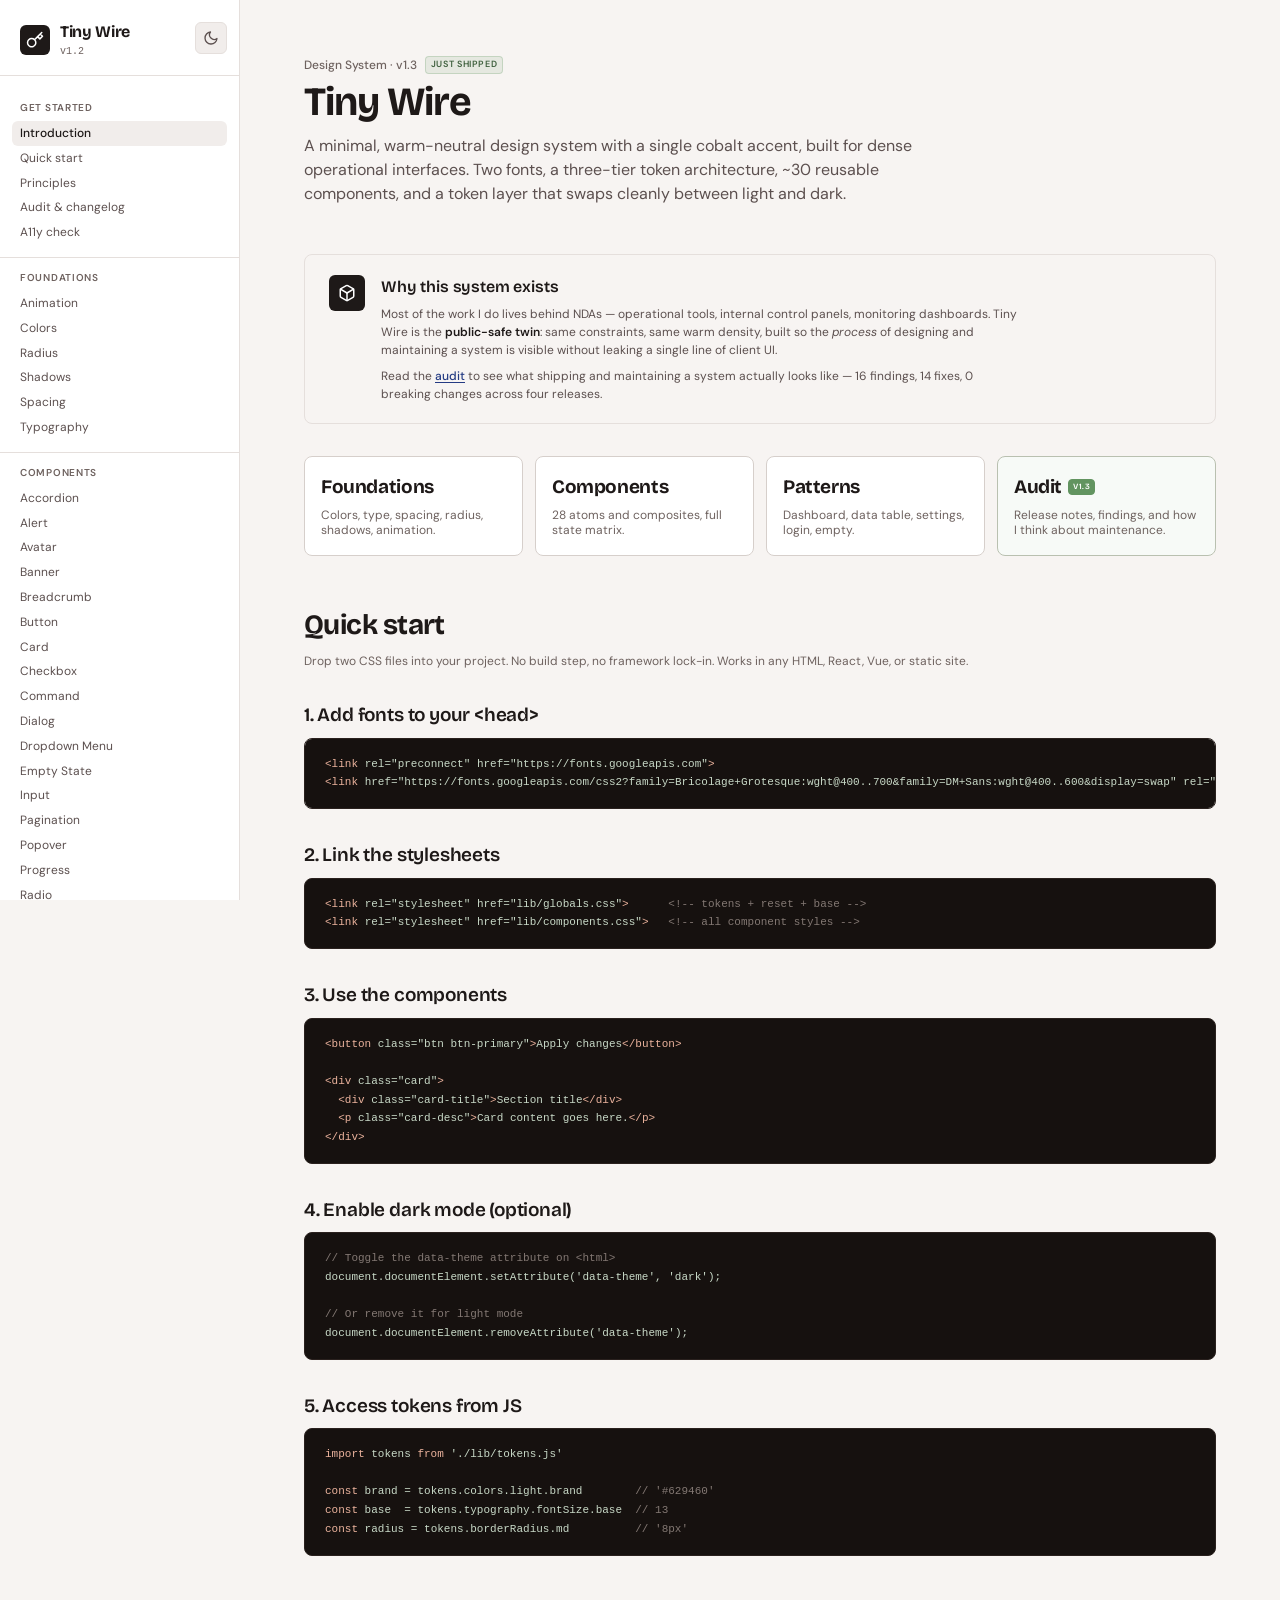
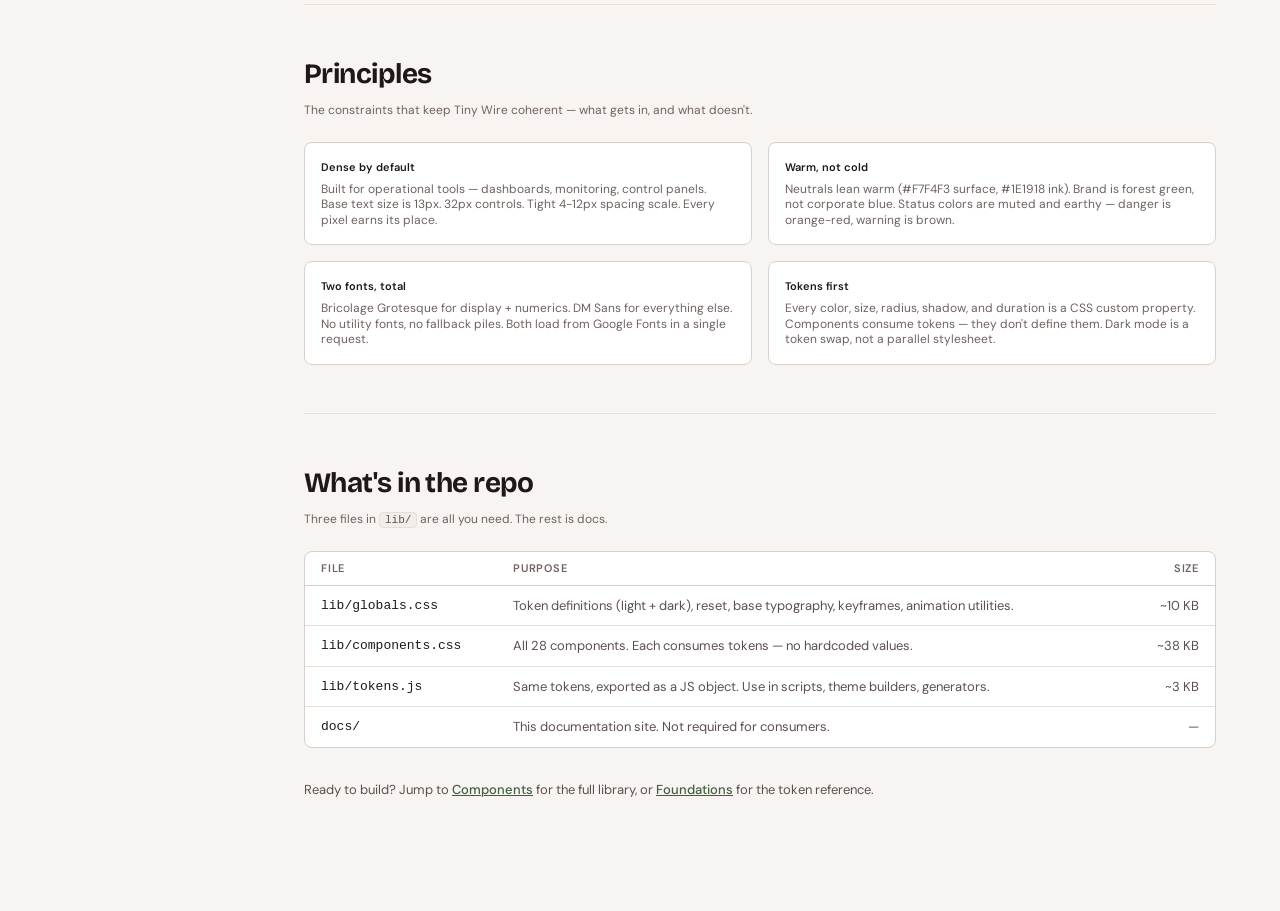
==== commit 78e77e7a: "docs: de-cap eyebrows, fix stale version badges, make audit cards clickable - .docs-eyebrow no longe" ====
--- a/docs/index.html
+++ b/docs/index.html
@@ -56,7 +56,7 @@
     <a href="audit.html" class="card" style="text-decoration:none; cursor:pointer; background: color-mix(in srgb, var(--brand) 5%, var(--surface)); border-color: color-mix(in srgb, var(--brand) 25%, var(--border));">
       <div style="font-family:var(--font-heading); font-size:var(--text-xl); font-weight:var(--weight-bold); color:var(--text-primary); letter-spacing:var(--tracking-tight); margin-bottom:var(--space-6); display:flex; align-items:center; gap:var(--space-6);">
         Audit
-        <span class="badge" style="background:var(--brand); border-color:var(--brand); color:var(--brand-fg); font-size:8px; padding:1px 4px;">v1.1</span>
+        <span class="badge" style="background:var(--brand); border-color:var(--brand); color:var(--brand-fg); font-size:8px; padding:1px 4px;">v1.3</span>
       </div>
       <div style="font-size:var(--text-md); color:var(--text-tertiary); line-height:var(--leading-compact);">Release notes, findings, and how I think about maintenance.</div>
     </a>
--- a/docs/docs.css
+++ b/docs/docs.css
@@ -117,8 +117,8 @@
 
 .docs-eyebrow {
   font-size: var(--text-md); color: var(--text-tertiary);
-  font-weight: var(--weight-medium); letter-spacing: var(--tracking-caps);
-  text-transform: uppercase; margin-bottom: var(--space-8);
+  font-weight: var(--weight-medium); letter-spacing: var(--tracking-slight);
+  margin-bottom: var(--space-8);
 }
 .docs-h1 {
   font-family: var(--font-heading); font-size: 40px;
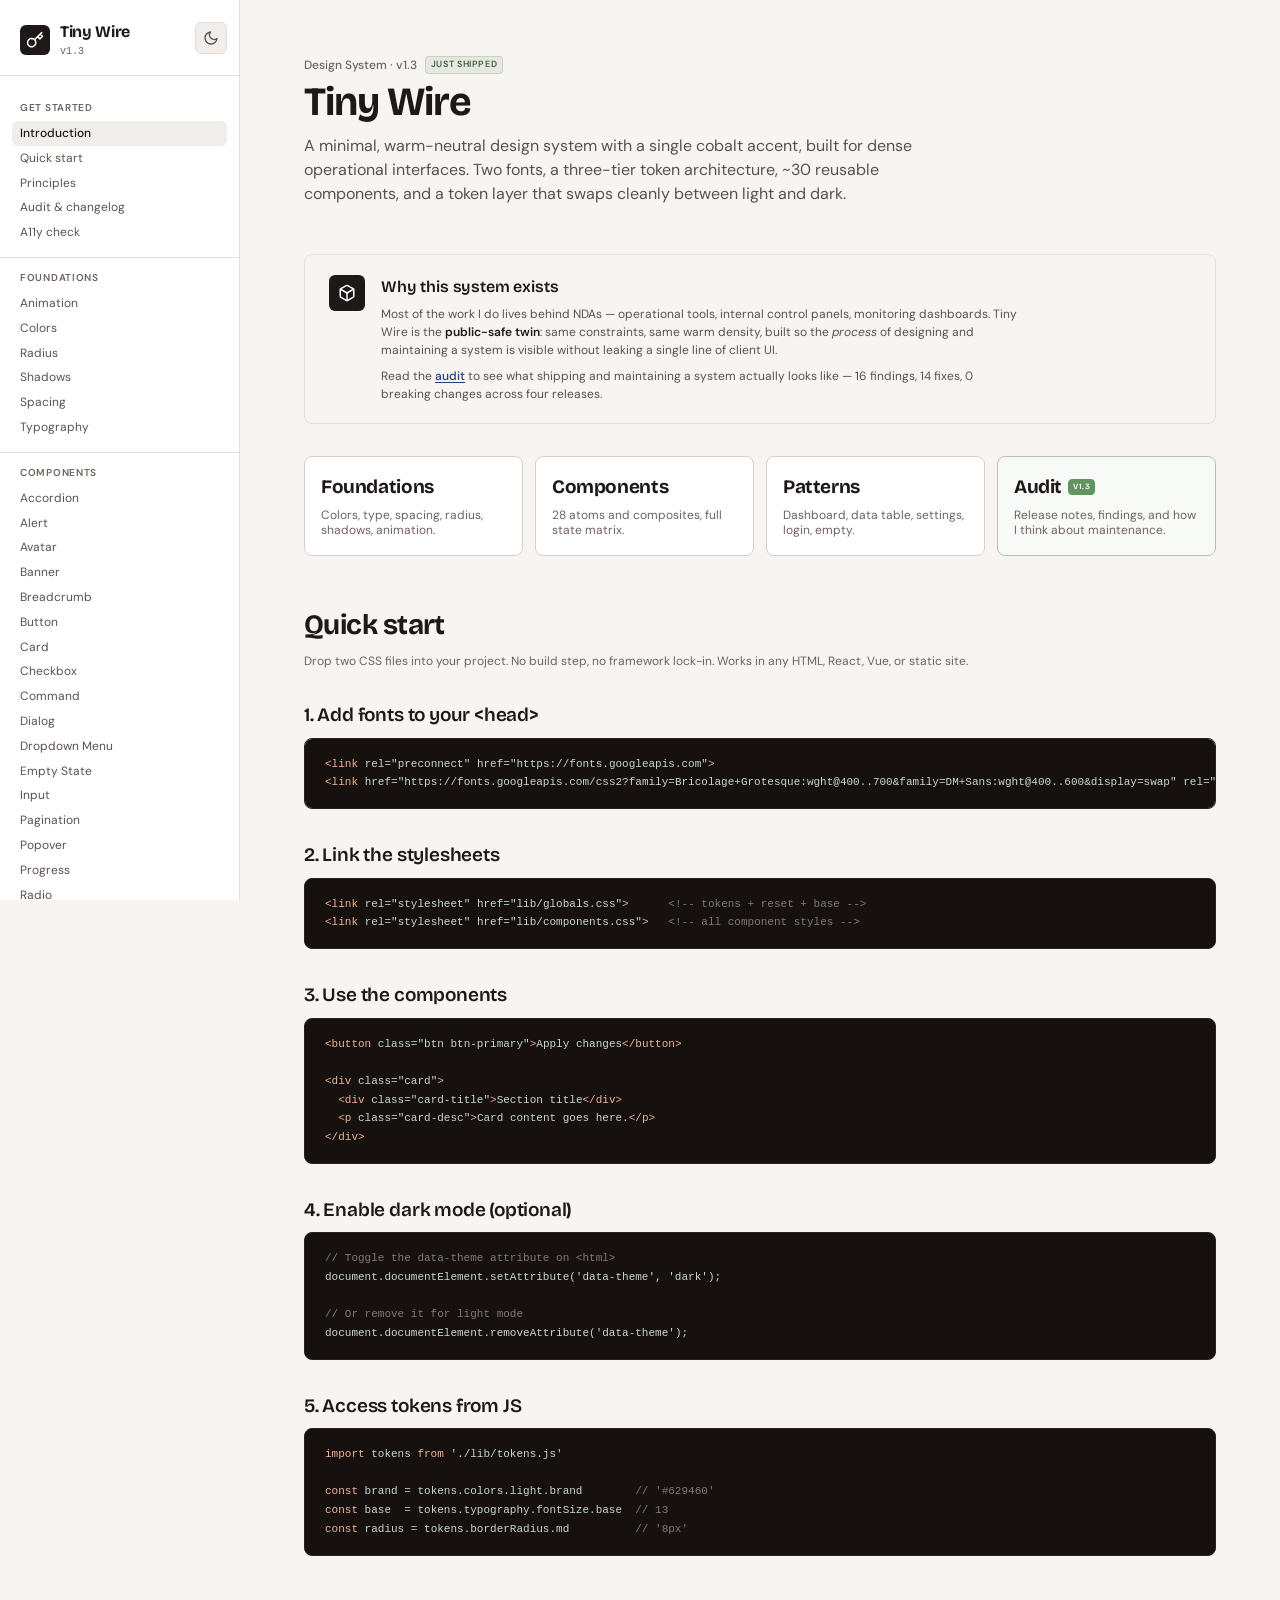
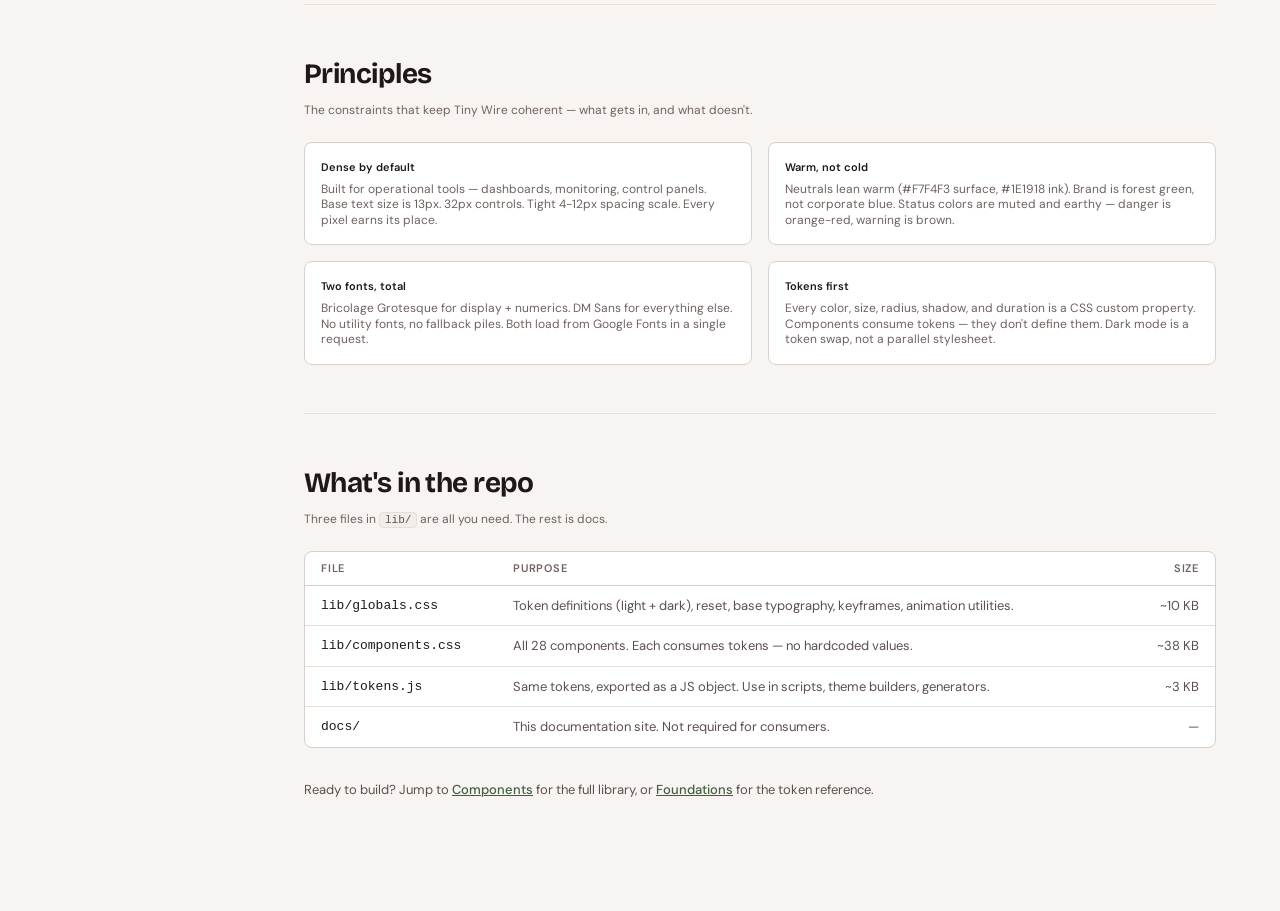
==== commit 38f16b8c: "docs: single-source version (fix stale v1.2 sidebar) + clickable audit cards Root cause: the sidebar" ====
--- a/docs/index.html
+++ b/docs/index.html
@@ -19,7 +19,7 @@
 <main class="docs-main">
 
   <div class="docs-eyebrow" style="display:flex; align-items:center; gap:var(--space-8);">
-    <span>Design System · v1.3</span>
+    <span>Design System · <span data-tw-version>v1.3</span></span>
     <span class="badge" style="background:color-mix(in srgb, var(--brand) 12%, transparent); border-color:color-mix(in srgb, var(--brand) 25%, transparent); color:var(--brand-dark);">Just shipped</span>
   </div>
   <h1 class="docs-h1">Tiny Wire</h1>
@@ -56,7 +56,7 @@
     <a href="audit.html" class="card" style="text-decoration:none; cursor:pointer; background: color-mix(in srgb, var(--brand) 5%, var(--surface)); border-color: color-mix(in srgb, var(--brand) 25%, var(--border));">
       <div style="font-family:var(--font-heading); font-size:var(--text-xl); font-weight:var(--weight-bold); color:var(--text-primary); letter-spacing:var(--tracking-tight); margin-bottom:var(--space-6); display:flex; align-items:center; gap:var(--space-6);">
         Audit
-        <span class="badge" style="background:var(--brand); border-color:var(--brand); color:var(--brand-fg); font-size:8px; padding:1px 4px;">v1.3</span>
+        <span class="badge" style="background:var(--brand); border-color:var(--brand); color:var(--brand-fg); font-size:8px; padding:1px 4px;" data-tw-version>v1.3</span>
       </div>
       <div style="font-size:var(--text-md); color:var(--text-tertiary); line-height:var(--leading-compact);">Release notes, findings, and how I think about maintenance.</div>
     </a>
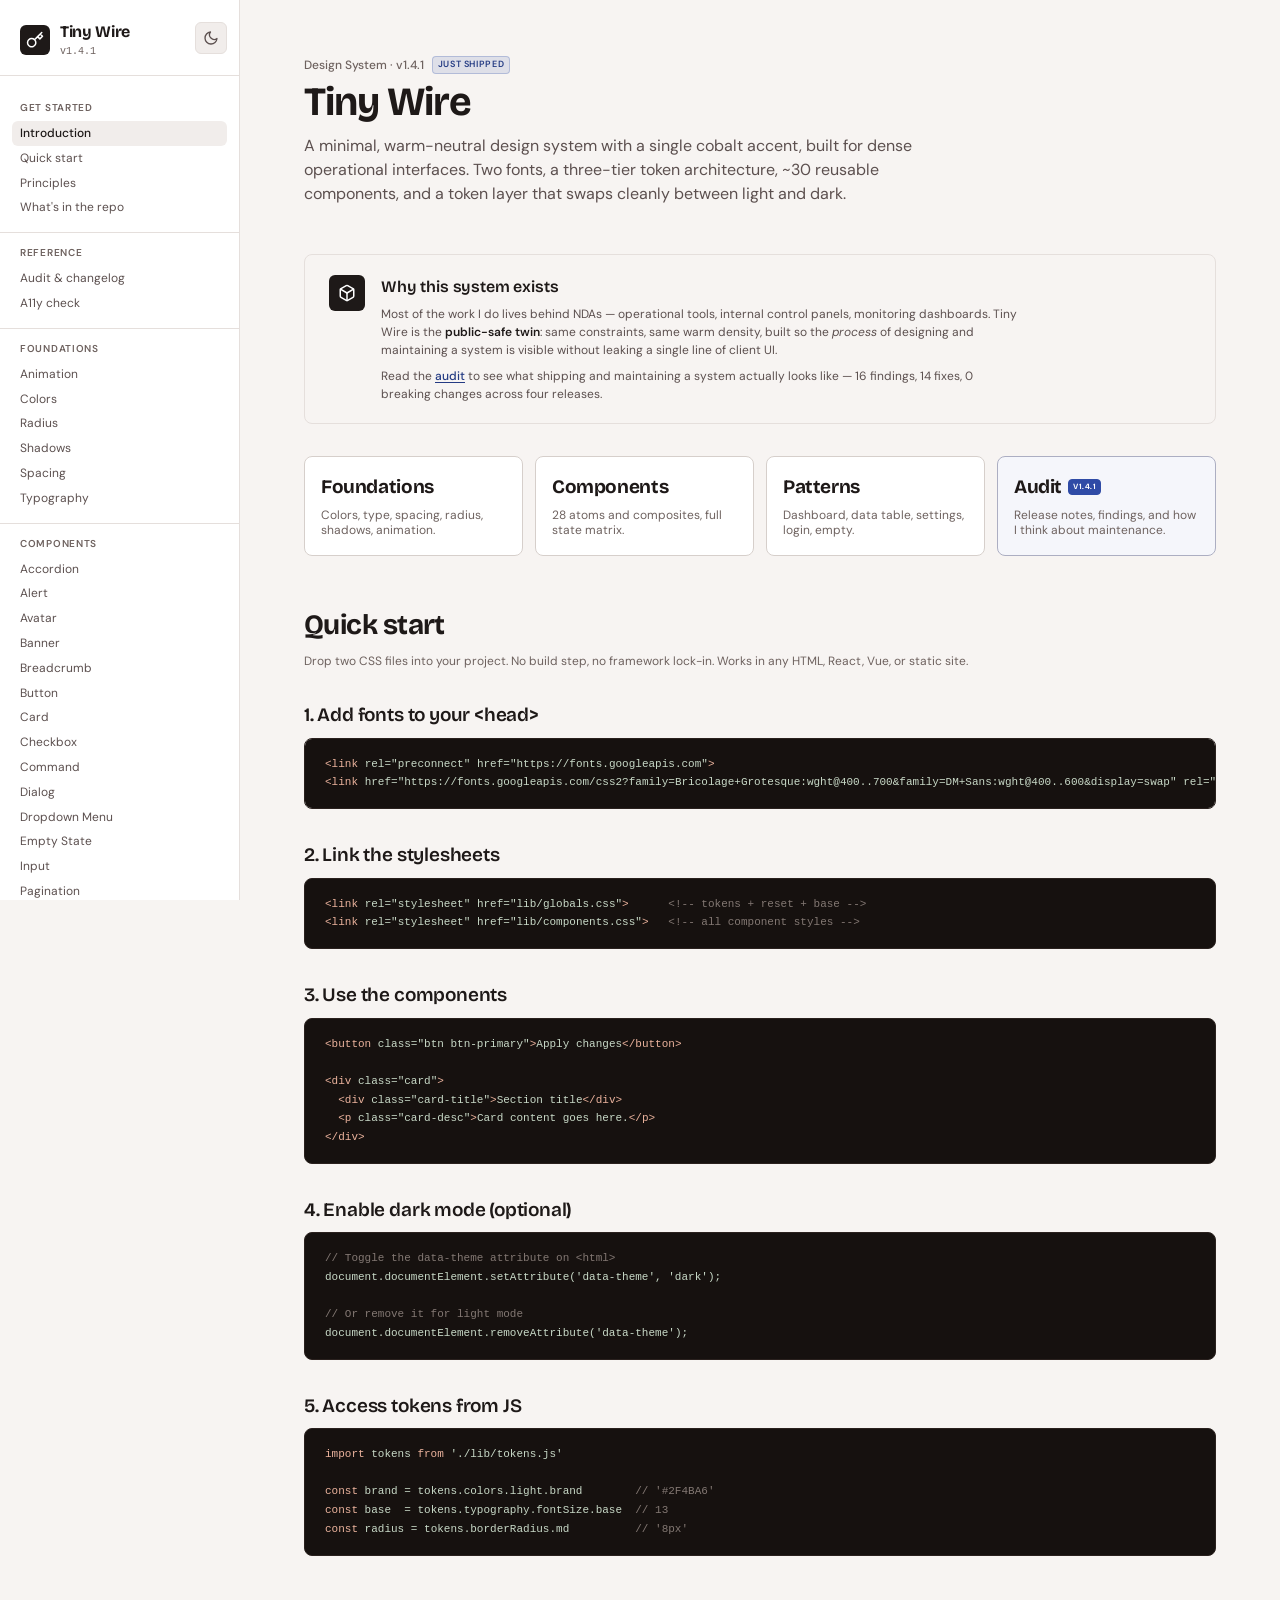
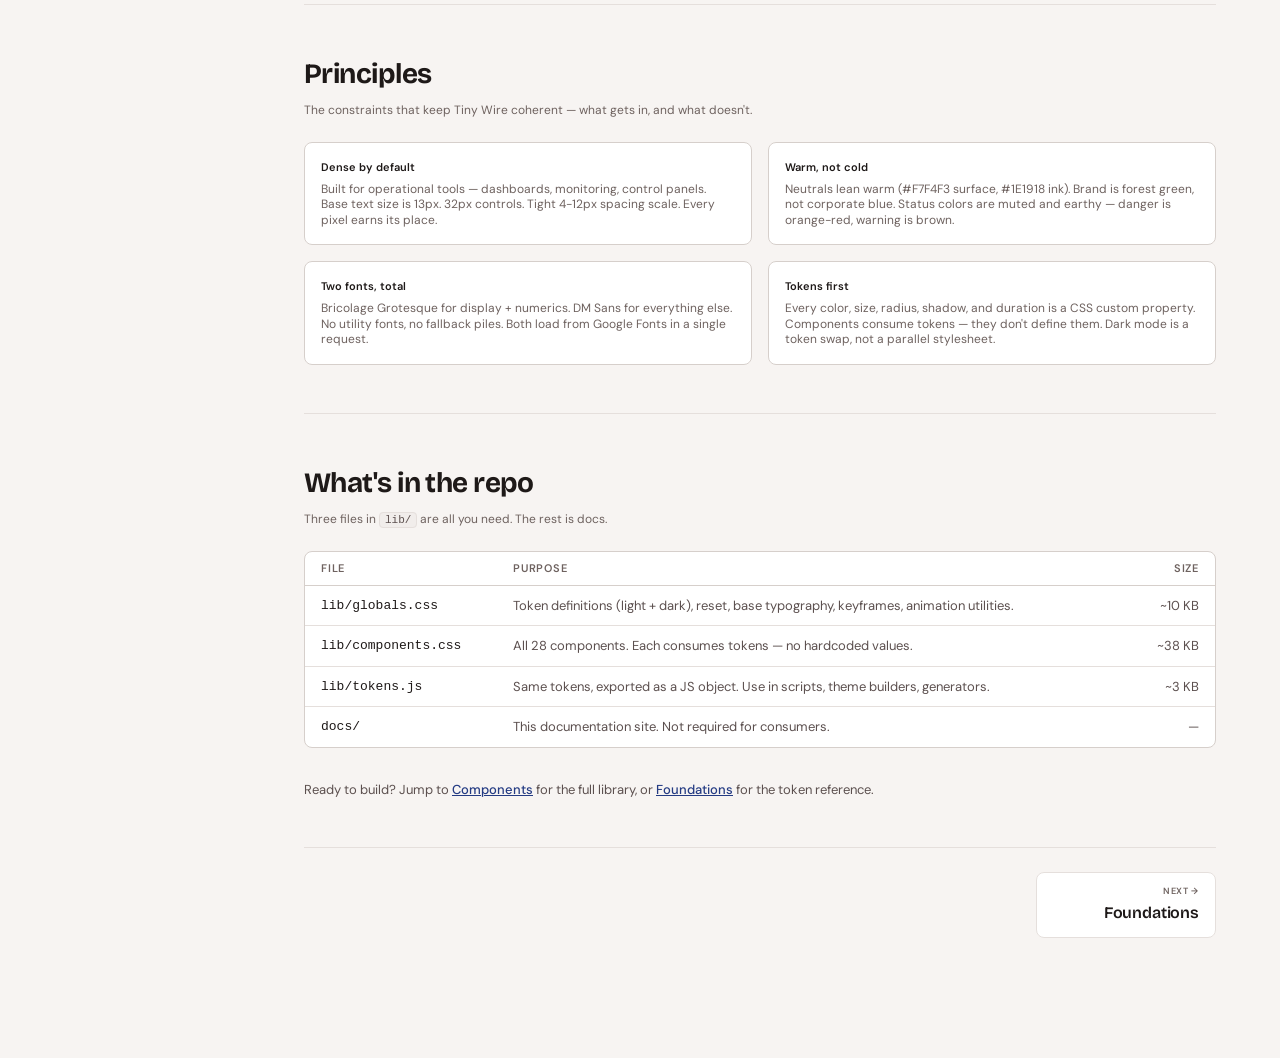
==== commit aa5e62b1: "Update design tokens, components, docs, and hero image" ====
--- a/docs/index.html
+++ b/docs/index.html
@@ -92,7 +92,7 @@
   <h3 class="docs-h3">5. Access tokens from JS</h3>
   <pre class="code-block"><span class="k">import</span> tokens <span class="k">from</span> <span class="s">'./lib/tokens.js'</span>
 
-<span class="k">const</span> brand = tokens.colors.light.brand        <span class="c">// '#629460'</span>
+<span class="k">const</span> brand = tokens.colors.light.brand        <span class="c">// '#2F4BA6'</span>
 <span class="k">const</span> base  = tokens.typography.fontSize.base  <span class="c">// 13</span>
 <span class="k">const</span> radius = tokens.borderRadius.md          <span class="c">// '8px'</span></pre>
 
--- a/lib/globals.css
+++ b/lib/globals.css
@@ -115,12 +115,28 @@
   --text-inverse:   #FFFFFF;
   --text-disabled:  #B5ABA8;
 
-  /* Brand — green (primary action + success) */
-  --brand:          var(--green-500);
-  --brand-light:    var(--green-100);
-  --brand-mid:      var(--green-300);
-  --brand-dark:     var(--green-700);
+  /* Brand — cobalt (identity + primary action). v1.5: demoted from green so the
+     green signal is reserved strictly for trust states (see --success). Primary
+     buttons, selection controls, focus, links, and the logomark all read cobalt now. */
+  --brand:          var(--cobalt-600);
+  --brand-light:    var(--cobalt-50);
+  --brand-mid:      var(--cobalt-200);
+  --brand-dark:     var(--cobalt-700);
   --brand-fg:       #FFFFFF;
+
+  /* Success — green, RESERVED (state-attested / approved / safe / healthy / running).
+     The loudest, rarest signal in the system: green appears ONLY when something is
+     verified-good. Never spend it on chrome, actions, or decoration — that rarity
+     is what makes the trust signal pop. */
+  --success:        var(--green-500);
+  --success-light:  var(--green-100);
+  --success-mid:    var(--green-300);
+  --success-dark:   var(--green-700);
+  --success-fg:     #FFFFFF;
+
+  /* Brand logomark — cobalt in light, ink in dark (override per brand).
+     Avoids a saturated mark glowing on dark surfaces. */
+  --logo:           var(--brand);
 
   /* Status — Danger (orange-red; destructive only) */
   --danger:         var(--red-500);
@@ -279,7 +295,9 @@
   --text-disabled:  #756763;
 
   /* Foreground-on-color tokens invert in dark. */
-  --brand-fg:   #0E1A0D;
+  --logo:       var(--text-primary);   /* logomark → ink in dark */
+  --brand-fg:   #03131C;                /* dark ink on lifted cobalt */
+  --success-fg: #0E1A0D;                /* dark ink on lifted green */
   --danger-fg:  #190B05;
   --warning-fg: #1A100C;
   --info-fg:    #06101F;
--- a/lib/components.css
+++ b/lib/components.css
@@ -166,8 +166,8 @@
 
 .select {
   cursor: pointer; padding-right: var(--space-24);
-  /* warm-500 mid-neutral — legible on both light and dark inputs (was the
-     stale hardcoded #8A7E7D, which read low-contrast in dark mode). */
+  /* warm-500 mid-neutral — legible on both light and dark inputs (replaced a
+     stale hardcoded grey that read low-contrast in dark mode). */
   background-image: url("data:image/svg+xml,%3Csvg xmlns='http://www.w3.org/2000/svg' width='12' height='12' viewBox='0 0 12 12' fill='none'%3E%3Cpath d='M3 4.5L6 7.5L9 4.5' stroke='%23A89E99' stroke-width='1.5' stroke-linecap='round' stroke-linejoin='round'/%3E%3C/svg%3E");
   background-repeat: no-repeat; background-position: right var(--space-10) center;
   appearance: none; -webkit-appearance: none;
@@ -318,7 +318,10 @@
   border: 1px solid transparent;
 }
 .tag-danger { background: var(--danger-light); color: var(--danger); }
-.tag-brand  { background: var(--brand-light); color: var(--brand-dark); }
+/* v1.5 — green is now reserved for trust states; the success tag is green via
+   --success. .tag-brand kept as a back-compat alias (was always success-tinted). */
+.tag-success,
+.tag-brand  { background: var(--success-light); color: var(--success-dark); }
 .tag-info   { background: var(--info-light); color: var(--info); }
 .tag-warn   { background: var(--warning-light); color: var(--warning); }
 .tag-accent { background: var(--accent-light); color: var(--accent); }
@@ -343,7 +346,7 @@
   width: 6px; height: 6px; border-radius: var(--radius-full);
   background: currentColor; flex-shrink: 0;
 }
-.chip-ok       { background: color-mix(in srgb, var(--brand)   10%, transparent); border-color: color-mix(in srgb, var(--brand)   25%, transparent); color: var(--brand); }
+.chip-ok       { background: color-mix(in srgb, var(--success) 10%, transparent); border-color: color-mix(in srgb, var(--success) 25%, transparent); color: var(--success); }
 .chip-warn     { background: color-mix(in srgb, var(--warning) 10%, transparent); border-color: color-mix(in srgb, var(--warning) 25%, transparent); color: var(--warning); }
 .chip-critical { background: color-mix(in srgb, var(--danger)  10%, transparent); border-color: color-mix(in srgb, var(--danger)  25%, transparent); color: var(--danger); }
 .chip-info     { background: color-mix(in srgb, var(--info)    10%, transparent); border-color: color-mix(in srgb, var(--info)    25%, transparent); color: var(--info); }
@@ -356,7 +359,7 @@
   border-radius: var(--radius-full);
   display: inline-block; flex-shrink: 0;
 }
-.dot-green  { background: var(--brand); }
+.dot-green  { background: var(--success); }
 /* v1.1 — .dot-warn added; .dot-amber rerouted to its actual chart amber.
    The old .dot-amber pointed at the warning brown — a misleading name. */
 .dot-warn   { background: var(--warning); }
@@ -367,13 +370,13 @@
 
 .monitoring-dot {
   position: relative; width: 7px; height: 7px;
-  border-radius: var(--radius-full); background: var(--brand); flex-shrink: 0;
+  border-radius: var(--radius-full); background: var(--success); flex-shrink: 0;
   animation: pulse-dot 2.8s ease-in-out infinite;
 }
 .monitoring-dot::after {
   content: ''; position: absolute; inset: 0;
   border-radius: var(--radius-full);
-  box-shadow: 0 0 0 1.5px color-mix(in srgb, var(--brand) 55%, transparent);
+  box-shadow: 0 0 0 1.5px color-mix(in srgb, var(--success) 55%, transparent);
   animation: ripple-ring 2.8s ease-in-out infinite;
 }
 
@@ -487,7 +490,8 @@
 }
 .alert-danger  { color: var(--danger);  background: color-mix(in srgb, var(--danger)  8%, transparent); border-color: color-mix(in srgb, var(--danger)  22%, transparent); }
 .alert-warn    { color: var(--warning); background: color-mix(in srgb, var(--warning) 8%, transparent); border-color: color-mix(in srgb, var(--warning) 22%, transparent); }
-.alert-brand   { color: var(--brand-dark);   background: color-mix(in srgb, var(--brand)   8%, transparent); border-color: color-mix(in srgb, var(--brand)   22%, transparent); }
+.alert-success,
+.alert-brand   { color: var(--success-dark); background: color-mix(in srgb, var(--success) 8%, transparent); border-color: color-mix(in srgb, var(--success) 22%, transparent); }
 .alert-info    { color: var(--info);    background: color-mix(in srgb, var(--info)    8%, transparent); border-color: color-mix(in srgb, var(--info)    22%, transparent); }
 
 /* ─── Banner ────────────────────────────────────────────────────────────── */
@@ -502,9 +506,10 @@
   background: color-mix(in srgb, var(--danger) 7%, transparent);
   border-color: color-mix(in srgb, var(--danger) 18%, transparent); color: var(--danger);
 }
+.banner-success,
 .banner-brand {
-  background: color-mix(in srgb, var(--brand) 8%, transparent);
-  border-color: color-mix(in srgb, var(--brand) 22%, transparent); color: var(--brand-dark);
+  background: color-mix(in srgb, var(--success) 8%, transparent);
+  border-color: color-mix(in srgb, var(--success) 22%, transparent); color: var(--success-dark);
 }
 .banner-info {
   background: color-mix(in srgb, var(--info) 7%, transparent);
@@ -767,7 +772,7 @@
   min-width: 280px; max-width: 380px;
   animation: toastIn 0.32s var(--ease-spring) both;
 }
-.toast-icon { flex-shrink: 0; margin-top: 1px; color: var(--brand); }
+.toast-icon { flex-shrink: 0; margin-top: 1px; color: var(--success); }
 .toast-danger .toast-icon  { color: var(--danger); }
 .toast-warn .toast-icon    { color: var(--warning); }
 .toast-info .toast-icon    { color: var(--info); }
--- a/docs/docs.css
+++ b/docs/docs.css
@@ -70,11 +70,16 @@
 .docs-nav-group { padding: var(--space-12) var(--space-12); }
 .docs-nav-group + .docs-nav-group { border-top: 1px solid var(--border-light); }
 .docs-nav-group-label {
+  display: block;
   font-size: var(--text-xs); font-weight: var(--weight-semibold);
   letter-spacing: var(--tracking-caps); text-transform: uppercase;
   color: var(--text-tertiary);
   padding: 0 var(--space-8); margin-bottom: var(--space-6);
 }
+/* group labels are links to their section page */
+a.docs-nav-group-label { transition: color var(--duration-fast); }
+a.docs-nav-group-label:hover { color: var(--text-secondary); }
+a.docs-nav-group-label:focus-visible { outline: none; box-shadow: var(--shadow-focus); border-radius: var(--radius-xs); }
 .docs-nav-link {
   display: block; padding: var(--space-5) var(--space-8);
   border-radius: var(--radius-sm); font-size: var(--text-md);
@@ -224,9 +229,115 @@
   overflow-x: auto;
   white-space: pre;
   tab-size: 2;
+  position: relative;
 }
 :root[data-theme="dark"] .demo-code { background: #0B0807; }
 .demo.code-open .demo-code { display: block; }
+
+/* Copy-to-clipboard button (injected by docs.js) */
+.demo-copy {
+  position: absolute; top: var(--space-8); right: var(--space-8);
+  height: 24px; padding: 0 var(--space-8);
+  font-family: var(--font-body); font-size: var(--text-2xs);
+  font-weight: var(--weight-semibold); letter-spacing: var(--tracking-caps); text-transform: uppercase;
+  color: #C8D9C7; background: color-mix(in srgb, #C8D9C7 12%, transparent);
+  border: 1px solid color-mix(in srgb, #C8D9C7 25%, transparent); border-radius: var(--radius-sm);
+  cursor: pointer; opacity: 0;
+  transition: opacity var(--duration-fast), color var(--duration-fast), border-color var(--duration-fast), background var(--duration-fast);
+}
+.demo-code:hover .demo-copy, .demo-copy:focus-visible { opacity: 1; }
+.demo-copy:hover { color: #FFFFFF; border-color: color-mix(in srgb, #C8D9C7 45%, transparent); }
+.demo-copy.copied { opacity: 1; color: var(--brand); border-color: var(--brand); background: color-mix(in srgb, var(--brand) 18%, transparent); }
+
+/* Back-to-top (injected by docs.js) */
+.back-to-top {
+  position: fixed; bottom: var(--space-24); right: var(--space-24);
+  width: 40px; height: 40px; border-radius: var(--radius-full);
+  background: var(--surface); border: 1px solid var(--border); box-shadow: var(--shadow-dropdown);
+  color: var(--text-primary); font-size: var(--text-lg); line-height: 1; cursor: pointer;
+  display: flex; align-items: center; justify-content: center;
+  opacity: 0; pointer-events: none; transform: translateY(8px);
+  transition: opacity var(--duration-base) var(--ease-standard), transform var(--duration-base) var(--ease-spring), border-color var(--duration-fast);
+  z-index: var(--z-sticky);
+}
+.back-to-top.visible { opacity: 1; pointer-events: auto; transform: translateY(0); }
+.back-to-top:hover { border-color: var(--border-strong); }
+.back-to-top:focus-visible { outline: none; box-shadow: var(--shadow-focus); }
+
+/* On-page table of contents (injected by docs.js) */
+.docs-toc {
+  display: flex; flex-wrap: wrap; gap: var(--space-6) var(--space-8); align-items: center;
+  margin: var(--space-20) 0 var(--space-32);
+  padding: var(--space-14) var(--space-16);
+  background: var(--surface-subtle); border: 1px solid var(--border-light); border-radius: var(--radius-md);
+}
+.docs-toc-label {
+  font-size: var(--text-2xs); font-weight: var(--weight-semibold);
+  letter-spacing: var(--tracking-caps); text-transform: uppercase;
+  color: var(--text-tertiary); margin-right: var(--space-4);
+}
+.docs-toc-link {
+  font-size: var(--text-md); color: var(--text-secondary);
+  padding: 2px var(--space-8); border-radius: var(--radius-full);
+  border: 1px solid var(--border-light); background: var(--surface);
+  transition: color var(--duration-fast), border-color var(--duration-fast);
+}
+.docs-toc-link:hover { color: var(--text-primary); border-color: var(--border-strong); }
+.docs-toc-link:focus-visible { outline: none; box-shadow: var(--shadow-focus); }
+
+/* Token search (injected by docs.js on Foundations) */
+.token-search { display: flex; align-items: center; gap: var(--space-12); margin: var(--space-20) 0 var(--space-32); }
+.token-search-input {
+  flex: 1; max-width: 420px; height: var(--size-control-md); padding: 0 var(--space-12);
+  background: var(--surface); border: 1px solid var(--border); border-radius: var(--radius-sm);
+  font-family: var(--font-body); font-size: var(--text-base); color: var(--text-primary);
+  outline: none; transition: border-color var(--duration-fast), box-shadow var(--duration-fast);
+}
+.token-search-input:focus { border-color: var(--accent); box-shadow: var(--shadow-focus); }
+.token-search-count { font-size: var(--text-md); color: var(--text-tertiary); white-space: nowrap; }
+
+/* Prev/Next page footer (injected by docs.js) */
+.docs-pagenav {
+  display: flex; justify-content: space-between; gap: var(--space-12);
+  margin: var(--space-48) 0 var(--space-24); padding-top: var(--space-24);
+  border-top: 1px solid var(--border-light);
+}
+.docs-pagenav-link {
+  display: flex; flex-direction: column; gap: var(--space-2);
+  padding: var(--space-12) var(--space-16);
+  border: 1px solid var(--border-light); border-radius: var(--radius-md);
+  background: var(--surface); min-width: 180px; max-width: 48%;
+  transition: border-color var(--duration-fast), box-shadow var(--duration-fast);
+}
+.docs-pagenav-link.next { text-align: right; margin-left: auto; }
+.docs-pagenav-link:hover { border-color: var(--border-strong); box-shadow: var(--shadow-card); }
+.docs-pagenav-link:focus-visible { outline: none; box-shadow: var(--shadow-focus); }
+.docs-pagenav-dir {
+  font-size: var(--text-2xs); font-weight: var(--weight-semibold);
+  letter-spacing: var(--tracking-caps); text-transform: uppercase; color: var(--text-tertiary);
+}
+.docs-pagenav-title {
+  font-family: var(--font-heading); font-size: var(--text-lg);
+  font-weight: var(--weight-semibold); color: var(--text-primary); letter-spacing: var(--tracking-snug);
+}
+
+/* Component accessibility note */
+.comp-a11y {
+  font-size: var(--text-md); color: var(--text-secondary); line-height: var(--leading-normal);
+  margin-top: var(--space-10); margin-bottom: var(--space-4);
+  padding: var(--space-10) var(--space-14);
+  background: color-mix(in srgb, var(--info) 6%, transparent);
+  border: 1px solid color-mix(in srgb, var(--info) 20%, transparent);
+  border-radius: var(--radius-sm);
+}
+.comp-a11y strong { color: var(--info); font-weight: var(--weight-semibold); }
+.comp-a11y code { font-size: 0.9em; }
+
+/* Pattern → components cross-link */
+.pattern-uses { font-size: var(--text-md); color: var(--text-tertiary); margin-bottom: var(--space-16); }
+.pattern-uses strong { color: var(--text-secondary); font-weight: var(--weight-semibold); }
+.pattern-uses a { color: var(--info); text-decoration: underline; text-underline-offset: 2px; }
+.pattern-uses a:hover { color: var(--text-primary); }
 
 .demo-code .c { color: #837873; }   /* comment */
 .demo-code .k { color: #EBB39D; }   /* keyword/tag */
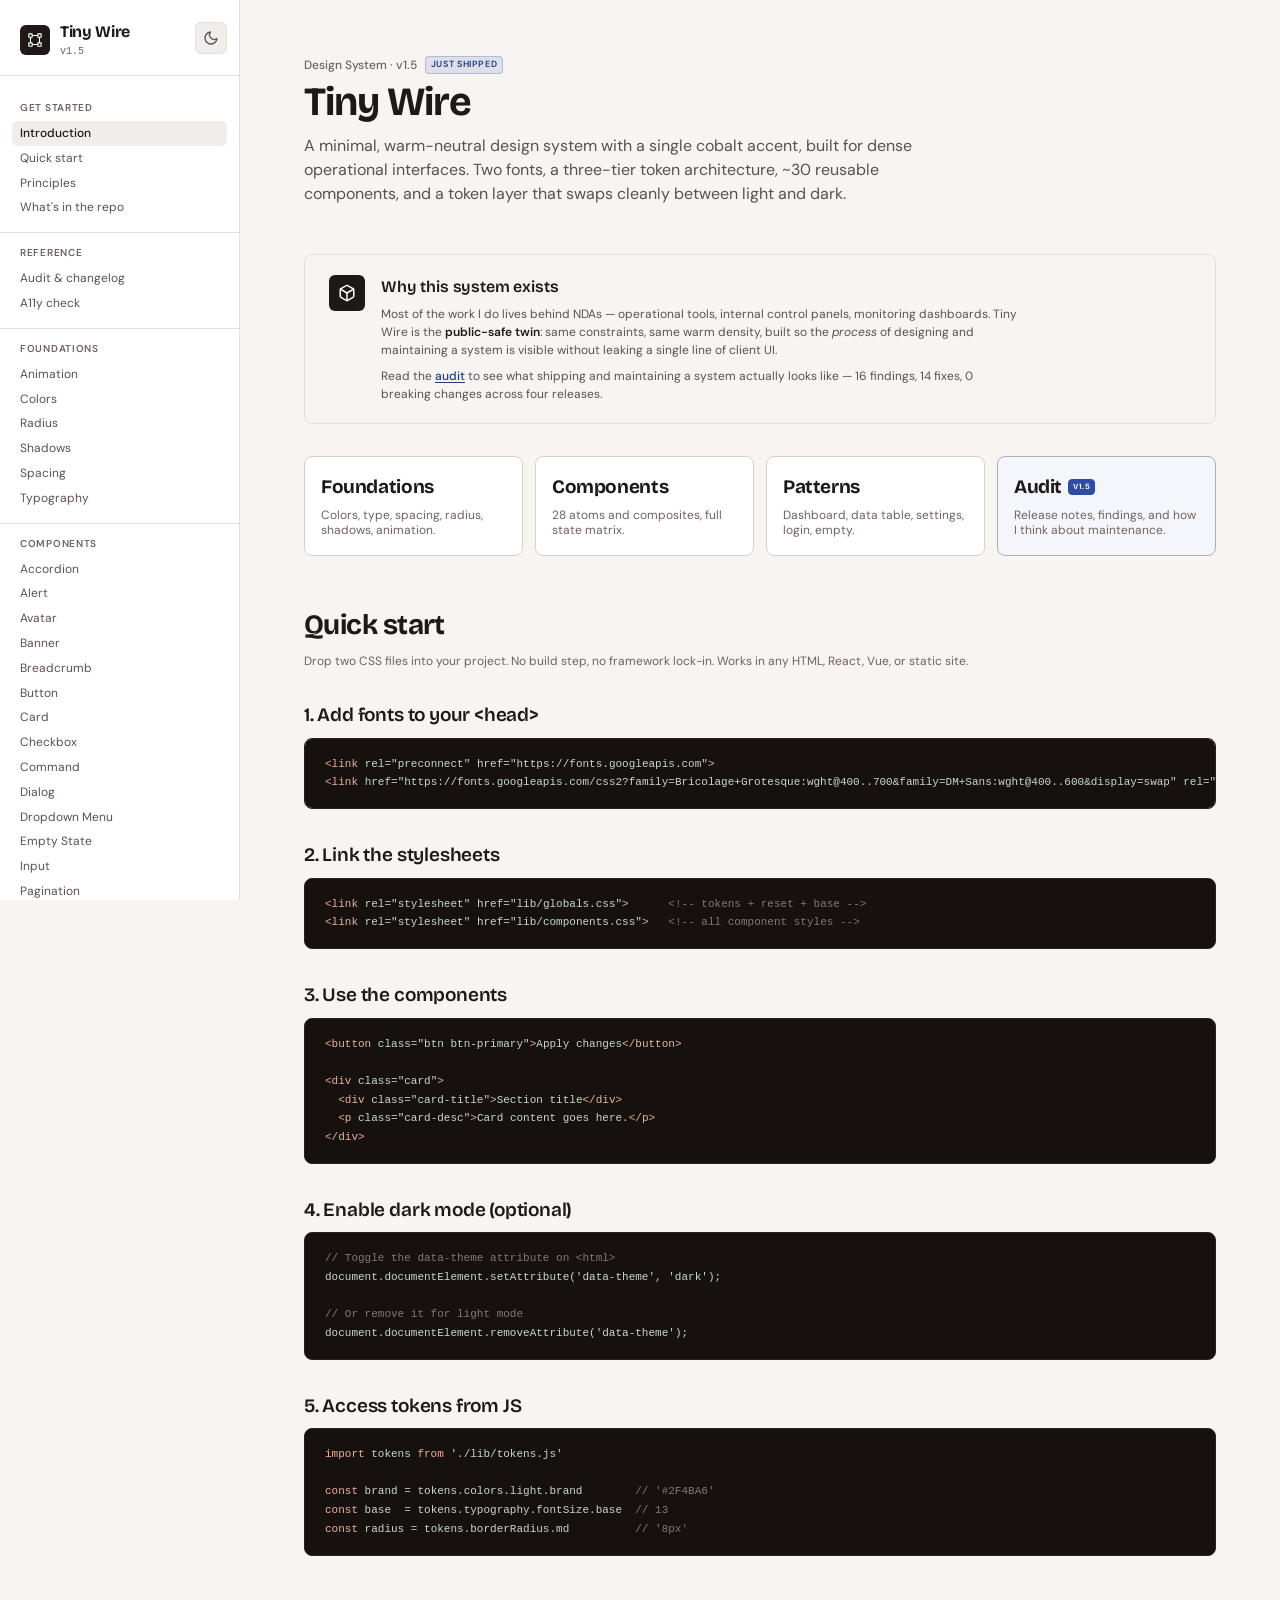
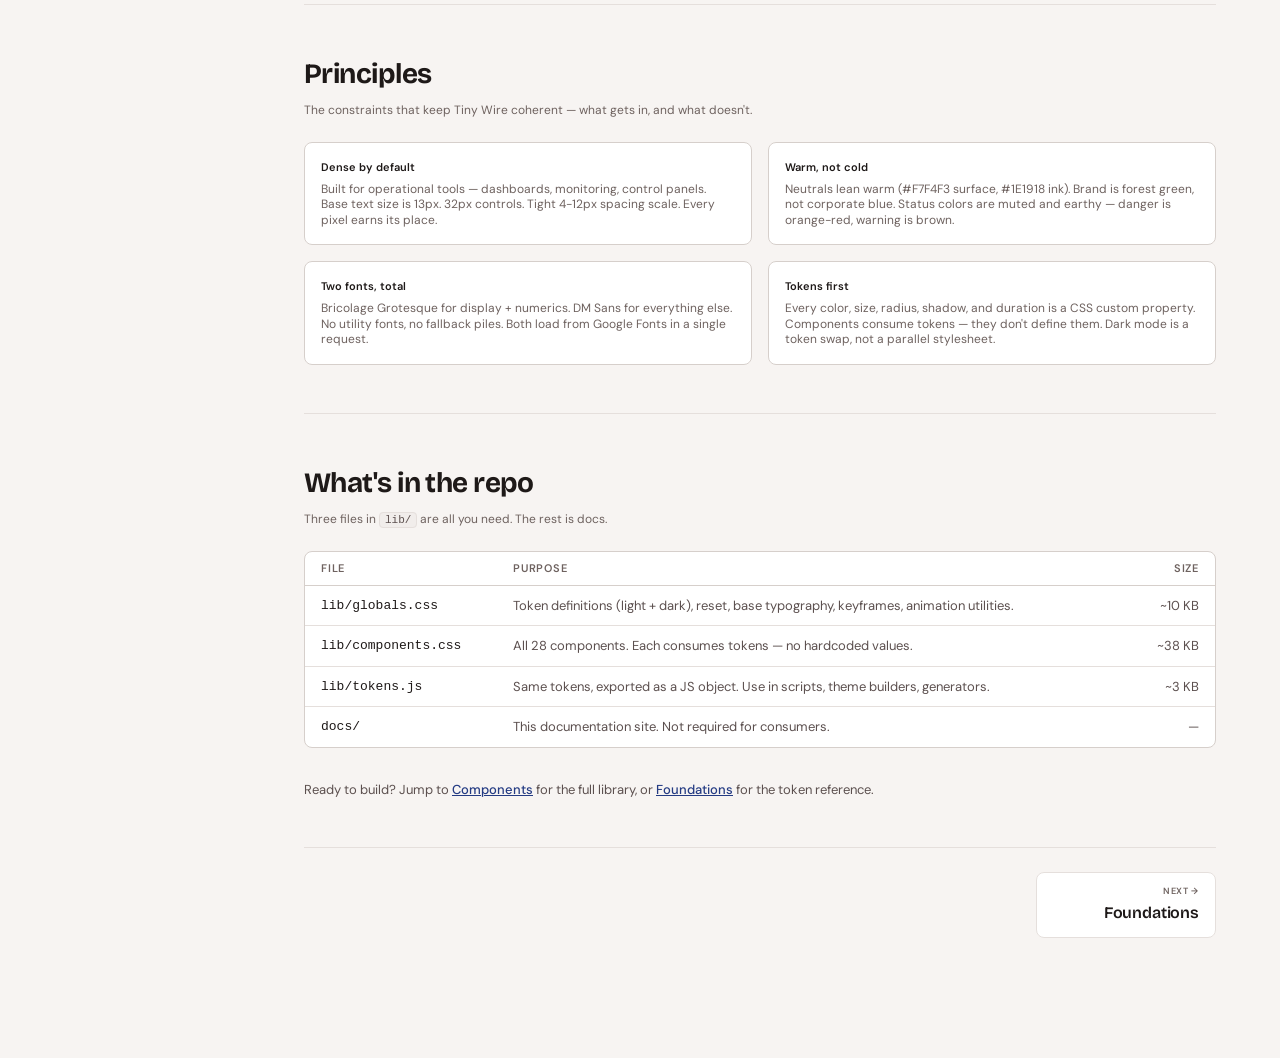
==== commit 8cd1a9ea: "Swap logo to Phosphor bounding-box mark; add favicon Replace the old rocket-key glyph everywhere (si" ====
--- a/docs/index.html
+++ b/docs/index.html
@@ -3,6 +3,7 @@
 <head>
 <meta charset="UTF-8" />
 <meta name="viewport" content="width=device-width, initial-scale=1.0" />
+<link rel="icon" type="image/svg+xml" href="../favicon.svg" />
 <title>Tiny Wire — Introduction</title>
 <link rel="preconnect" href="https://fonts.googleapis.com" />
 <link rel="preconnect" href="https://fonts.gstatic.com" crossorigin />
--- a/docs/docs.css
+++ b/docs/docs.css
@@ -54,6 +54,8 @@
 .docs-logo-mark {
   width: 30px; height: 30px; flex-shrink: 0;
   background: var(--text-primary); border-radius: var(--radius-sm);
+  /* glyph inverts against the tile so it stays legible in both themes */
+  color: var(--surface);
   display: flex; align-items: center; justify-content: center;
 }
 .docs-logo-name {
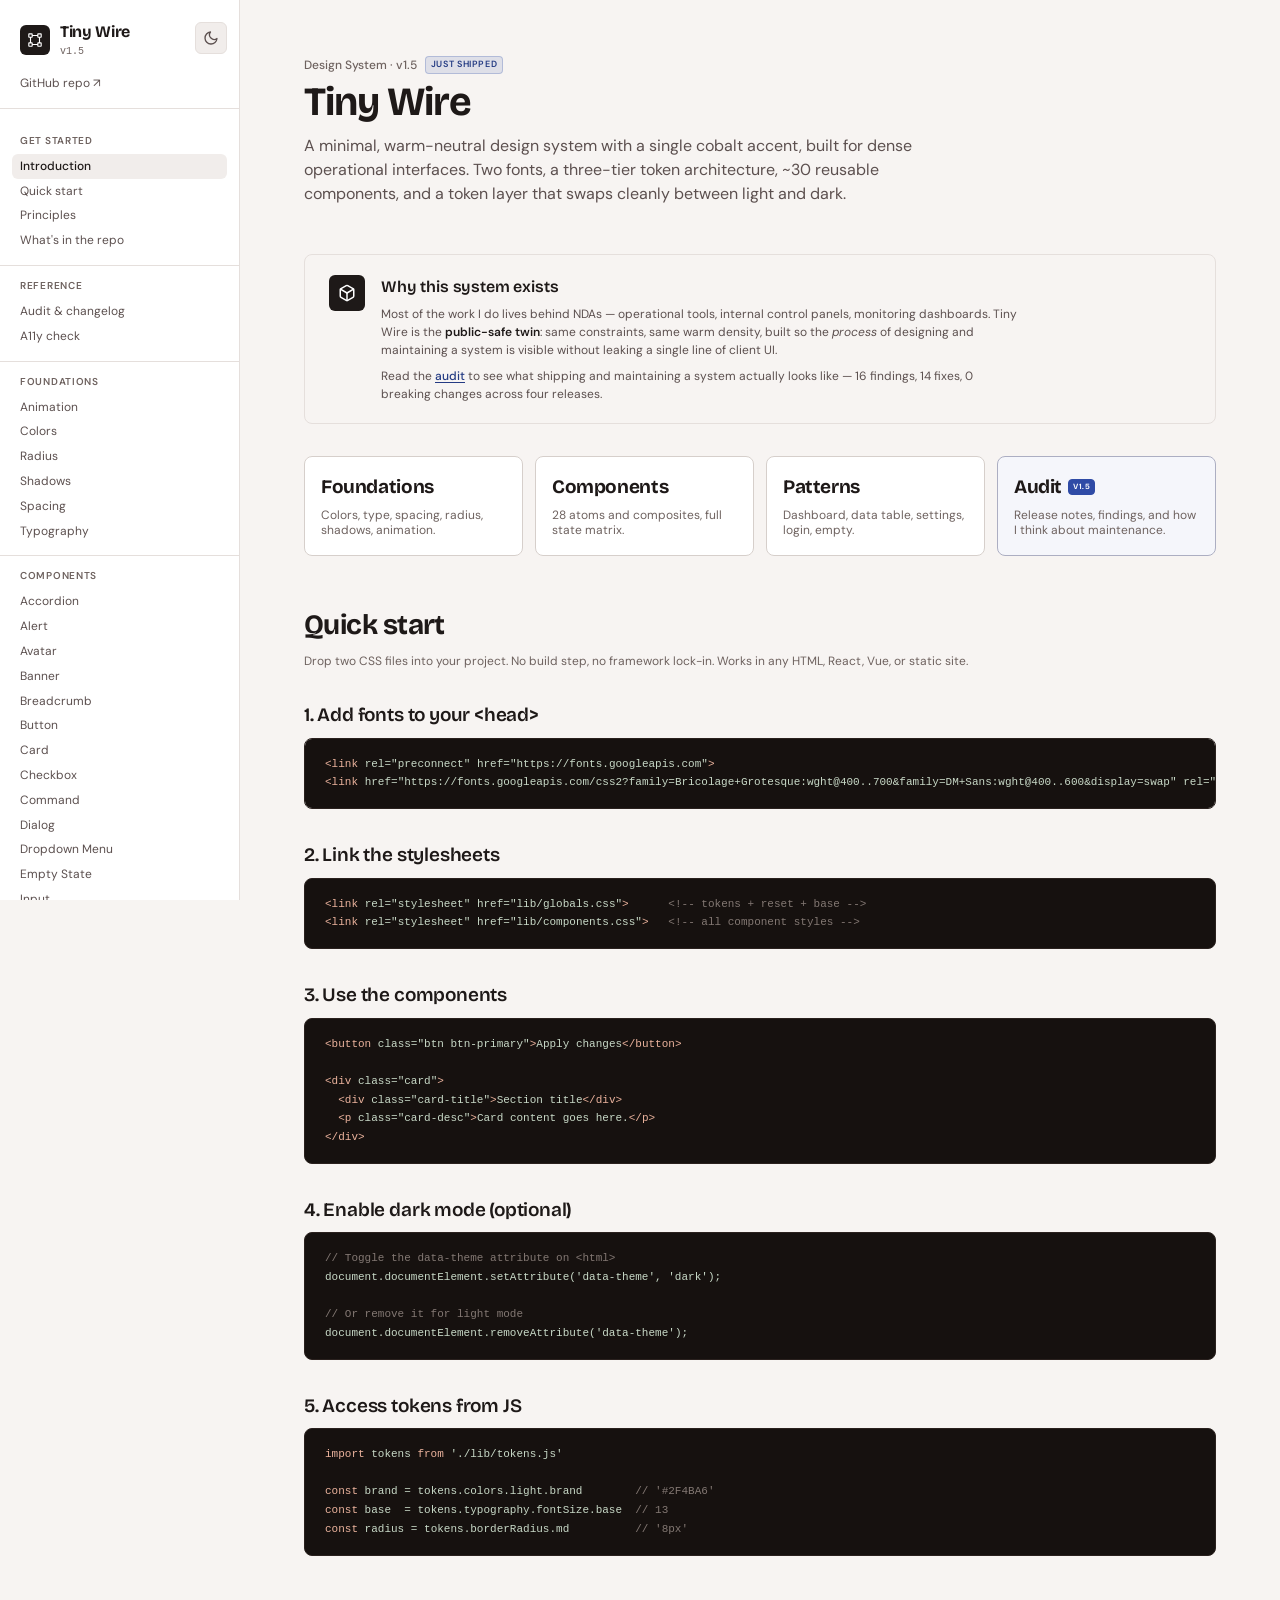
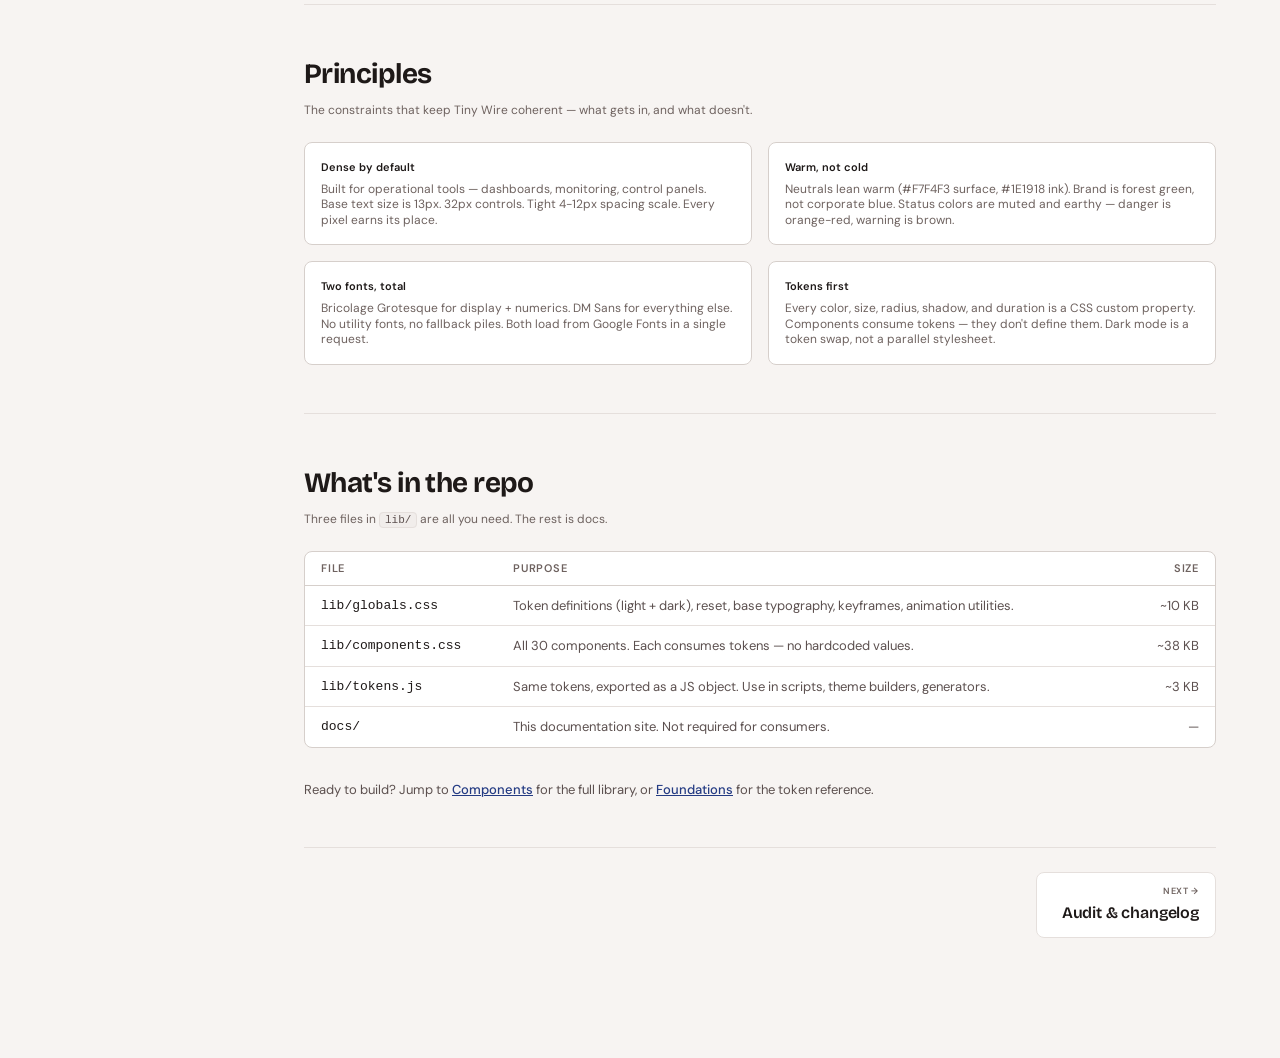
==== commit fc774869: "Correct documented component count to 30 The 28 dated from v1.0 and was never updated as Sidebar, Co" ====
--- a/docs/index.html
+++ b/docs/index.html
@@ -139,7 +139,7 @@
         </tr>
         <tr>
           <td class="td-primary" style="padding-left:var(--space-16); font-family:var(--font-mono);">lib/components.css</td>
-          <td>All 28 components. Each consumes tokens — no hardcoded values.</td>
+          <td>All 30 components. Each consumes tokens — no hardcoded values.</td>
           <td class="td-num" style="padding-right:var(--space-16);">~38 KB</td>
         </tr>
         <tr>
--- a/lib/globals.css
+++ b/lib/globals.css
@@ -1,410 +1,6 @@
-/**
- * Tiny Wire — globals.css
- * Tokens + reset + base typography.
- *
- * Token architecture — three tiers (design/pedigree-pass):
- *   1. PRIMITIVE  raw values, no semantics      (--warm-*, --cobalt-*, --green-*, --elevation-*)
- *   2. SEMANTIC   intent aliases to primitives   (--surface, --brand, --accent, --text-primary)
- *   3. COMPONENT  optional aliases to semantic    (--button-bg, --card-shadow, --input-border)
- * Components and downstream prototypes consume the SEMANTIC tier. Every public token name is
- * stable — only values change — so dependents (dialing-prototype, sam-r4) inherit unbroken.
- *
- * Fonts (load in <head>):
- *   https://fonts.googleapis.com/css2?family=Bricolage+Grotesque:opsz,wght@12..96,400..700&family=DM+Sans:ital,opsz,wght@0,9..40,400..600;1,9..40,400..600&display=swap
- */
+/* Tiny Wire — globals.css
+   Compatibility shim: the original single-file entry point, now tokens + base.
+   New consumers may vendor tokens.css / base.css directly. See lib/CONSUMING.md. */
 
-/* ─── Reset ─────────────────────────────────────────────────────────────── */
-*, *::before, *::after { box-sizing: border-box; margin: 0; padding: 0; }
-html { -webkit-text-size-adjust: 100%; }
-img, svg { display: block; max-width: 100%; }
-button, input, select, textarea { font: inherit; color: inherit; }
-button { background: none; border: 0; cursor: pointer; }
-a { color: inherit; text-decoration: none; }
-
-/* ════════════════════════════════════════════════════════════════════════
-   TIER 1 — PRIMITIVES  (raw values; light mode is the base, dark overrides below)
-   ════════════════════════════════════════════════════════════════════════ */
-:root {
-  color-scheme: light;
-
-  /* Warm-neutral ramp — one coherent taupe hue, desaturated into structure.
-     Replaces the old ad hoc surface/border/text greys. Lighter steps were
-     regularized for a consistent warm cast (e.g. the over-red border-dashed
-     #AD9B9A desaturated into the ramp); the three text steps keep their
-     AA-tuned values exactly — no contrast regression. */
-  --warm-0:   #FFFFFF;
-  --warm-50:  #F7F4F2;
-  --warm-100: #F1EDEB;
-  --warm-150: #EBE6E3;
-  --warm-200: #E5DFDC;
-  --warm-300: #D6CFCB;
-  --warm-400: #C2B9B5;
-  --warm-500: #A89E99;
-  --warm-600: #8A7F7B;
-  --warm-700: #6E625F;   /* text-tertiary — AA floor */
-  --warm-800: #5C504F;   /* text-secondary */
-  --warm-900: #3A302E;
-  --warm-950: #1E1918;   /* text-primary */
-
-  /* Cobalt — the single cool interactive accent (links / focus / secondary).
-     Deep, slightly desaturated ink-blue; timeless, not a copy of any brand. */
-  --cobalt-50:  #EEF1FB;
-  --cobalt-100: #DBE2F4;
-  --cobalt-200: #BCC9EA;
-  --cobalt-300: #93A8DE;
-  --cobalt-400: #6E86D2;
-  --cobalt-500: #4761BE;
-  --cobalt-600: #2F4BA6;   /* action accent */
-  --cobalt-700: #243B83;
-  --cobalt-800: #1C2F66;
-  --cobalt-900: #16244E;
-
-  /* Green — primary brand / success (signature, preserved). */
-  --green-100: #F2F6F2;
-  --green-300: #C8D9C7;
-  --green-500: #629460;
-  --green-700: #3F603E;
-
-  /* Clay/amber — the one muted warm secondary (warning role). Brown lives here
-     as foundation only, never as a bright accent. */
-  --clay-100: #F4EFEA;
-  --clay-300: #DCC9B5;
-  --clay-600: #9A6B33;
-  --clay-700: #6B4B3E;
-
-  /* Red — danger (reserved strictly for destructive actions). */
-  --red-100: #FBEFEB;
-  --red-300: #EBB39D;
-  --red-500: #CE430A;
-
-  /* Data-viz hues — kept separable on purpose (charts need distinct colors). */
-  --azure-500:    #0EA5E9;
-  --azure-light:  #EBF7FD;
-  --amber-chart:  #B98326;
-  --violet-chart: #6B4B8A;
-
-  /* Elevation — multi-layer, low-opacity, short-offset; warm-tinted shadow.
-     Border is NOT baked in here (see --shadow-card history). */
-  --elevation-sm: 0 1px 2px rgba(30,25,24,0.05), 0 1px 1px rgba(30,25,24,0.04);
-  --elevation-md: 0 2px 4px rgba(30,25,24,0.05), 0 6px 16px rgba(30,25,24,0.06);
-  --elevation-lg: 0 8px 24px rgba(30,25,24,0.10);
-  --elevation-xl: 0 16px 40px rgba(30,25,24,0.14), 0 2px 6px rgba(30,25,24,0.06);
-
-  /* ── TIER 2 — SEMANTIC (intent aliases; these are the public API) ───────── */
-
-  /* Surfaces */
-  --surface:        var(--warm-0);
-  --surface-subtle: var(--warm-50);
-  --surface-page:   var(--warm-50);
-  --surface-muted:  var(--warm-100);
-  --surface-inset:  var(--warm-150);
-
-  /* Borders */
-  --border:         var(--warm-300);
-  --border-light:   var(--warm-200);
-  --border-dashed:  var(--warm-500);
-  --border-strong:  var(--warm-400);
-  /* Hairline — single low-opacity container signal. Use INSTEAD of a solid
-     border when an element already has elevation or a tint. */
-  --border-hairline: color-mix(in srgb, var(--warm-950) 8%, transparent);
-
-  /* Text — tertiary/secondary/primary keep their AA-tuned values. */
-  --text-primary:   var(--warm-950);
-  --text-secondary: var(--warm-800);
-  --text-tertiary:  var(--warm-700);
-  --text-inverse:   #FFFFFF;
-  --text-disabled:  #B5ABA8;
-
-  /* Brand — cobalt (identity + primary action). v1.5: demoted from green so the
-     green signal is reserved strictly for trust states (see --success). Primary
-     buttons, selection controls, focus, links, and the logomark all read cobalt now. */
-  --brand:          var(--cobalt-600);
-  --brand-light:    var(--cobalt-50);
-  --brand-mid:      var(--cobalt-200);
-  --brand-dark:     var(--cobalt-700);
-  --brand-fg:       #FFFFFF;
-
-  /* Success — green, RESERVED (state-attested / approved / safe / healthy / running).
-     The loudest, rarest signal in the system: green appears ONLY when something is
-     verified-good. Never spend it on chrome, actions, or decoration — that rarity
-     is what makes the trust signal pop. */
-  --success:        var(--green-500);
-  --success-light:  var(--green-100);
-  --success-mid:    var(--green-300);
-  --success-dark:   var(--green-700);
-  --success-fg:     #FFFFFF;
-
-  /* Brand logomark — cobalt in light, ink in dark (override per brand).
-     Avoids a saturated mark glowing on dark surfaces. */
-  --logo:           var(--brand);
-
-  /* Status — Danger (orange-red; destructive only) */
-  --danger:         var(--red-500);
-  --danger-light:   var(--red-100);
-  --danger-mid:     var(--red-300);
-  --danger-fg:      #FFFFFF;
-
-  /* Status — Warning (disciplined amber; brown demoted to foundation) */
-  --warning:        var(--clay-600);
-  --warning-light:  var(--clay-100);
-  --warning-mid:    var(--clay-300);
-  --warning-fg:     #FFFFFF;
-
-  /* Status — Info (cobalt family, same hue as the accent) */
-  --info:           var(--cobalt-700);
-  --info-light:     var(--cobalt-50);
-  --info-mid:       var(--cobalt-200);
-  --info-fg:        #FFFFFF;
-
-  /* Accent — single cool interactive accent (cobalt) */
-  --accent:         var(--cobalt-600);
-  --accent-light:   var(--cobalt-50);
-  --accent-fg:      #FFFFFF;
-
-  /* Data / charts */
-  --data-inflow:    var(--red-500);
-  --data-outflow:   var(--green-500);
-  --data-target:    var(--warm-500);
-  --chart-blue:     var(--cobalt-700);
-  --chart-azure:    var(--azure-500);
-  --chart-amber:    var(--amber-chart);
-  --chart-violet:   var(--violet-chart);
-
-  /* Focus ring — cobalt accent (the universal interactive signal) */
-  --ring:           color-mix(in srgb, var(--accent) 55%, transparent);
-  --ring-offset:    var(--surface);
-
-  /* Typography */
-  --font-heading:   'Bricolage Grotesque', system-ui, sans-serif;
-  --font-body:      'DM Sans', system-ui, sans-serif;
-  --font-mono:      ui-monospace, 'SF Mono', Menlo, Consolas, monospace;
-
-  /* Dense sub-scale (9–13) for operational UI, then a 1.2 modular display run. */
-  --text-2xs: 9px; --text-xs: 10px; --text-sm: 11px; --text-md: 12px;
-  --text-base: 13px; --text-lg: 16px; --text-xl: 19px; --text-2xl: 23px;
-  --text-3xl: 28px; --text-4xl: 33px; --text-5xl: 48px;
-
-  --weight-light: 300; --weight-regular: 400; --weight-medium: 500;
-  --weight-semibold: 600; --weight-bold: 700;
-
-  --leading-tight: 1; --leading-snug: 1.1; --leading-compact: 1.3; --leading-normal: 1.5;
-
-  /* Tracking in em so it scales with size; display negative, body neutral. */
-  --tracking-tight: -0.02em; --tracking-snug: -0.01em;
-  --tracking-slight: -0.005em; --tracking-caps: 0.07em;
-
-  /* Tabular + lining numerals — apply to ALL numeric/data contexts. */
-  --numeric-tabular: "tnum" 1, "lnum" 1;
-
-  /* Spacing — 4px base; arbitrary 5/7 snapped to 4/8. */
-  --space-0: 0px; --space-2: 2px; --space-4: 4px; --space-5: 4px; --space-6: 6px;
-  --space-7: 8px; --space-8: 8px; --space-10: 10px; --space-12: 12px;
-  --space-14: 14px; --space-16: 16px; --space-18: 18px; --space-20: 20px;
-  --space-24: 24px; --space-32: 32px; --space-40: 40px; --space-48: 48px;
-  --space-64: 64px;
-
-  /* Radius — one sm/md/lg scale; default sharpened 10 → 8 (crisper pedigree). */
-  --radius-2xs: 2px; --radius-xs: 4px; --radius-sm: 6px; --radius-md: 8px;
-  --radius: 8px; --radius-lg: 12px; --radius-full: 9999px;
-
-  /* Shadows — role names aliased onto the elevation scale (border no longer baked in). */
-  --shadow-card:      var(--elevation-sm);
-  --shadow-nav:       var(--elevation-sm);
-  --shadow-toggle:    var(--elevation-sm);
-  --shadow-hover:     var(--elevation-md);
-  --shadow-modal:     var(--elevation-xl);
-  --shadow-dropdown:  var(--elevation-lg);
-  --shadow-overlay:   var(--elevation-lg);
-  --shadow-focus:     0 0 0 3px var(--ring);
-
-  /* Sizes */
-  --size-icon-sm: 13px; --size-icon-base: 18px; --size-icon-lg: 22px;
-  --size-avatar-sm: 24px; --size-avatar-md: 30px; --size-avatar-lg: 34px;
-  --size-control-sm: 24px; --size-control-md: 32px; --size-control-lg: 40px;
-  --size-status-dot-sm: 6px; --size-status-dot-base: 7px; --size-status-dot-lg: 8px;
-
-  /* Layout */
-  --sidebar-w: 56px;
-  --topbar-h:  56px;
-
-  /* Animation */
-  --ease-spring:   cubic-bezier(0.16, 1, 0.3, 1);
-  --ease-out:      ease-out;
-  --ease-standard: ease;
-
-  --duration-fast: 0.15s; --duration-base: 0.22s;
-  --duration-moderate: 0.30s; --duration-slow: 0.40s;
-
-  /* Z-index */
-  --z-dropdown: 50;
-  --z-sticky:   100;
-  --z-overlay:  200;
-  --z-modal:    300;
-  --z-toast:    400;
-  --z-tooltip:  500;
-
-  /* ── TIER 3 — COMPONENT (optional aliases to semantic) ──────────────────── */
-  --button-bg:     var(--brand);
-  --button-fg:     var(--brand-fg);
-  --card-bg:       var(--surface);
-  --card-shadow:   var(--shadow-card);
-  --input-bg:      var(--surface);
-  --input-border:  var(--border);
-}
-
-/* ════════════════════════════════════════════════════════════════════════
-   Dark — overrides primitives where they cascade (accent / brand / status /
-   elevation), and overrides surface/border/text SEMANTICS directly because
-   surface elevation direction inverts in dark (recessed↔raised) and can't be
-   expressed by a single shared ramp.
-   ════════════════════════════════════════════════════════════════════════ */
-:root[data-theme="dark"] {
-  color-scheme: dark;
-
-  /* Primitive lifts — semantics that alias these follow automatically. */
-  --cobalt-50:  #1A2342; --cobalt-200: #2E3F6B; --cobalt-600: #8AA0DE; --cobalt-700: #7E96D8;
-  --green-100:  #1F2A1F; --green-300: #3F603E;  --green-500: #8FB68D; --green-700: #C8D9C7;
-  --red-100:    #2E1C13; --red-300:   #6E3217;  --red-500:   #E66B36;
-  --clay-100:   #251D19; --clay-300:  #4A3A24;  --clay-600:  #C9A063;
-  --azure-500:  #3DBEF5; --amber-chart: #D4A04A; --violet-chart: #9F7CBC;
-
-  --elevation-sm: 0 1px 2px rgba(0,0,0,0.40), 0 1px 1px rgba(0,0,0,0.30);
-  --elevation-md: 0 2px 4px rgba(0,0,0,0.40), 0 6px 16px rgba(0,0,0,0.40);
-  --elevation-lg: 0 8px 24px rgba(0,0,0,0.50);
-  --elevation-xl: 0 16px 40px rgba(0,0,0,0.60), 0 2px 6px rgba(0,0,0,0.30);
-
-  /* Surfaces / borders / text — semantic overrides (elevation inverts). */
-  --surface:        #1F1A18;
-  --surface-subtle: #19130F;
-  --surface-page:   #16110F;
-  --surface-muted:  #2A211E;
-  --surface-inset:  #322924;
-
-  --border:         #3A312D;
-  --border-light:   #2E2722;
-  --border-dashed:  #6B5C57;
-  --border-strong:  #4D423D;
-  --border-hairline: color-mix(in srgb, #F4EEEC 9%, transparent);
-
-  --text-primary:   #F4EEEC;
-  --text-secondary: #C5B6B2;
-  /* pedigree-pass — tertiary lifted #948682 → #A0928E: the old value failed AA
-     (4.05) on surface-inset. Now ≥4.7 on every dark surface. */
-  --text-tertiary:  #A0928E;
-  --text-inverse:   #1E1918;
-  --text-disabled:  #756763;
-
-  /* Foreground-on-color tokens invert in dark. */
-  --logo:       var(--text-primary);   /* logomark → ink in dark */
-  --brand-fg:   #03131C;                /* dark ink on lifted cobalt */
-  --success-fg: #0E1A0D;                /* dark ink on lifted green */
-  --danger-fg:  #190B05;
-  --warning-fg: #1A100C;
-  --info-fg:    #06101F;
-  --accent-fg:  #03131C;
-
-  --data-target: #847671;
-}
-
-/* ─── Base ──────────────────────────────────────────────────────────────── */
-html, body {
-  font-family: var(--font-body);
-  background: var(--surface-page);
-  color: var(--text-primary);
-  font-size: var(--text-base);
-  line-height: var(--leading-normal);
-  -webkit-font-smoothing: antialiased;
-  -moz-osx-font-smoothing: grayscale;
-}
-
-/* Theme transitions — only fire when the theme actually swaps.
-   v1.1 — previously this rule was applied universally with a 220ms duration,
-   which slowed every hover micro-interaction whose property list included a
-   color (fill/stroke especially). Now scoped to a one-shot class the toggle
-   adds, removes after the transition. Components keep their own fast transitions. */
-.theme-swapping,
-.theme-swapping *,
-.theme-swapping *::before,
-.theme-swapping *::after {
-  transition:
-    background-color var(--duration-base) var(--ease-standard),
-    border-color     var(--duration-base) var(--ease-standard),
-    color            var(--duration-base) var(--ease-standard),
-    fill             var(--duration-base) var(--ease-standard),
-    stroke           var(--duration-base) var(--ease-standard) !important;
-}
-
-/* Reduced motion — v1.1.
-   Honor the user preference: kill ambient loops, shorten entrances. */
-@media (prefers-reduced-motion: reduce) {
-  *, *::before, *::after {
-    animation-duration: 0.001ms !important;
-    animation-iteration-count: 1 !important;
-    transition-duration: 0.001ms !important;
-    scroll-behavior: auto !important;
-  }
-}
-
-/* ─── Selection ─────────────────────────────────────────────────────────── */
-::selection {
-  background: color-mix(in srgb, var(--brand) 30%, transparent);
-  color: var(--text-primary);
-}
-
-/* ─── Focus ─────────────────────────────────────────────────────────────── */
-/* v1.1 — dropped the `border-color: var(--brand) !important` override.
-   It was overriding invalid-state red borders on focused inputs (a11y regression).
-   Components now own their own focused border color; the box-shadow ring is the
-   universal indicator and is always perceivable. */
-:focus-visible {
-  outline: none;
-  box-shadow: var(--shadow-focus);
-}
-
-/* ─── Scrollbar ─────────────────────────────────────────────────────────── */
-* { scrollbar-width: thin; scrollbar-color: var(--border) transparent; }
-*::-webkit-scrollbar { width: 8px; height: 8px; }
-*::-webkit-scrollbar-track { background: transparent; }
-*::-webkit-scrollbar-thumb { background: var(--border); border-radius: var(--radius-full); }
-*::-webkit-scrollbar-thumb:hover { background: var(--text-tertiary); }
-
-/* ─── Utility classes ───────────────────────────────────────────────────── */
-.scroll-hidden { scrollbar-width: none; -ms-overflow-style: none; }
-.scroll-hidden::-webkit-scrollbar { display: none; }
-
-/* Tabular + lining numerals — opt in on any numeric/data context. */
-.nums-tabular { font-feature-settings: var(--numeric-tabular); font-variant-numeric: tabular-nums lining-nums; }
-
-.sr-only {
-  position: absolute; width: 1px; height: 1px;
-  padding: 0; margin: -1px; overflow: hidden; clip: rect(0,0,0,0);
-  white-space: nowrap; border: 0;
-}
-
-/* ─── Keyframes ─────────────────────────────────────────────────────────── */
-@keyframes pageIn   { from { opacity: 0; transform: translateY(10px); } to { opacity: 1; transform: translateY(0); } }
-@keyframes filterIn { from { opacity: 0; transform: translateY(4px); }  to { opacity: 1; transform: translateY(0); } }
-@keyframes modalIn  { from { opacity: 0; transform: scale(0.96) translateY(10px); } to { opacity: 1; transform: scale(1) translateY(0); } }
-@keyframes toastIn  { from { opacity: 0; transform: translateY(16px); } to { opacity: 1; transform: translateY(0); } }
-@keyframes fadeUp   { from { opacity: 0; transform: translateY(6px); }  to { opacity: 1; transform: translateY(0); } }
-@keyframes fadeIn   { from { opacity: 0; } to { opacity: 1; } }
-@keyframes pulse-dot{ 0%,100% { opacity: 1; } 50% { opacity: 0.35; } }
-@keyframes ripple-ring {
-  0%   { transform: scale(1);   opacity: 0.55; }
-  45%  { transform: scale(2.4); opacity: 0; }
-  90%  { transform: scale(1);   opacity: 0.55; }
-  100% { transform: scale(1);   opacity: 0.55; }
-}
-@keyframes spin     { to { transform: rotate(360deg); } }
-@keyframes skeleton-shimmer {
-  0%   { background-position: -200% 0; }
-  100% { background-position: 200% 0; }
-}
-
-/* Animation utility classes */
-.page-enter   { animation: pageIn   var(--duration-slow)     var(--ease-spring) both; }
-.filter-enter { animation: filterIn var(--duration-base)     var(--ease-out)    both; }
-.modal-enter  { animation: modalIn  var(--duration-moderate) var(--ease-spring) both; }
-.toast-enter  { animation: toastIn  0.32s                    var(--ease-spring) both; }
-.fade-up      { animation: fadeUp   var(--duration-moderate) var(--ease-spring) both; }
-.fade-in      { animation: fadeIn   var(--duration-base)     var(--ease-standard) both; }
+@import "tokens.css";
+@import "base.css";
--- a/docs/docs.css
+++ b/docs/docs.css
@@ -32,7 +32,6 @@
    always visible without scrolling the sidebar. */
 .docs-logo-row {
   display: flex; align-items: stretch;
-  border-bottom: 1px solid var(--border-light);
 }
 .docs-logo-row .docs-logo {
   border-bottom: 0;
@@ -67,6 +66,18 @@
   font-size: var(--text-xs); color: var(--text-tertiary);
   font-family: var(--font-mono);
 }
+
+/* persistent repo link — tucked under the logo, above the header divider,
+   left-aligned with the logo mark and the nav labels */
+.docs-repo-link {
+  display: flex; align-items: center; gap: var(--space-4);
+  padding: 0 var(--space-20) var(--space-16);
+  border-bottom: 1px solid var(--border-light);
+  font-size: var(--text-md); color: var(--text-secondary); line-height: 1.4;
+  transition: color var(--duration-fast);
+}
+.docs-repo-link:hover { color: var(--brand); }
+.docs-repo-link:focus-visible { outline: none; box-shadow: var(--shadow-focus); border-radius: var(--radius-xs); }
 
 .docs-nav { padding: var(--space-12) 0 var(--space-32); flex: 1; }
 .docs-nav-group { padding: var(--space-12) var(--space-12); }
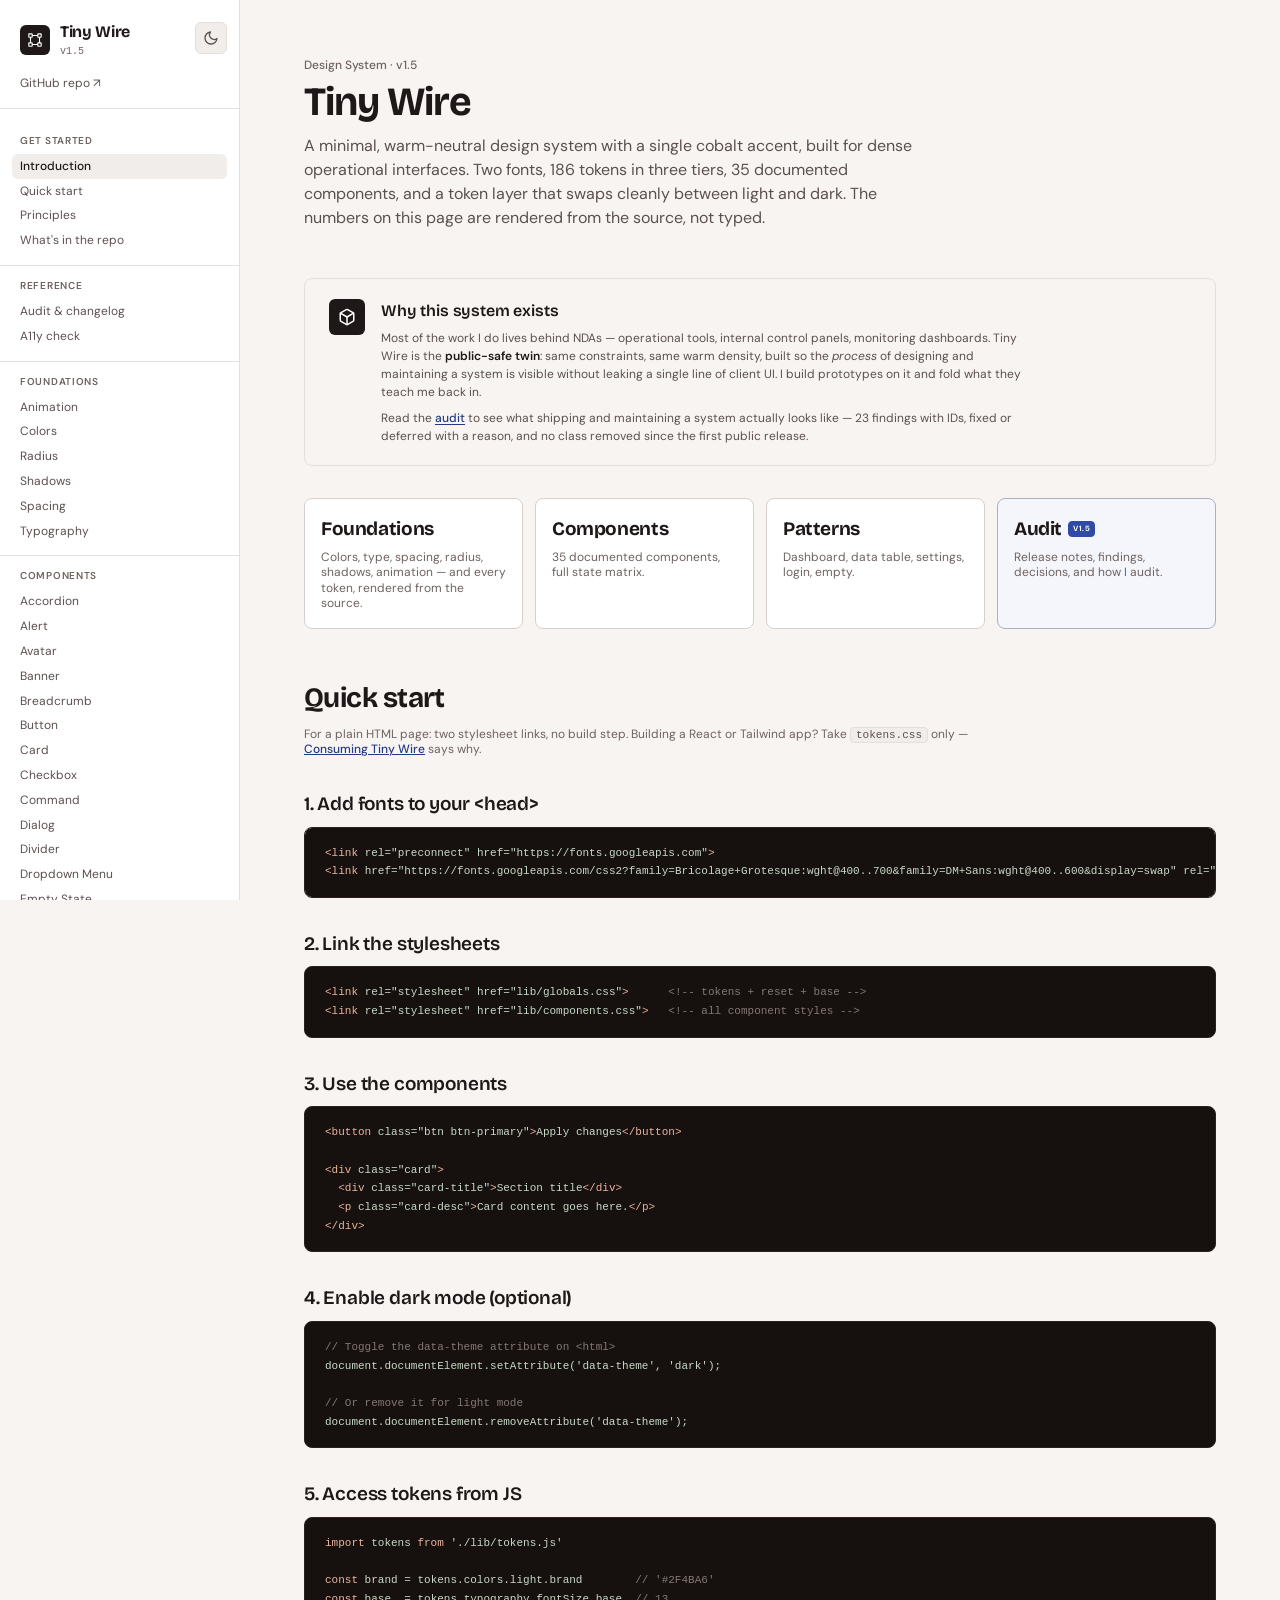
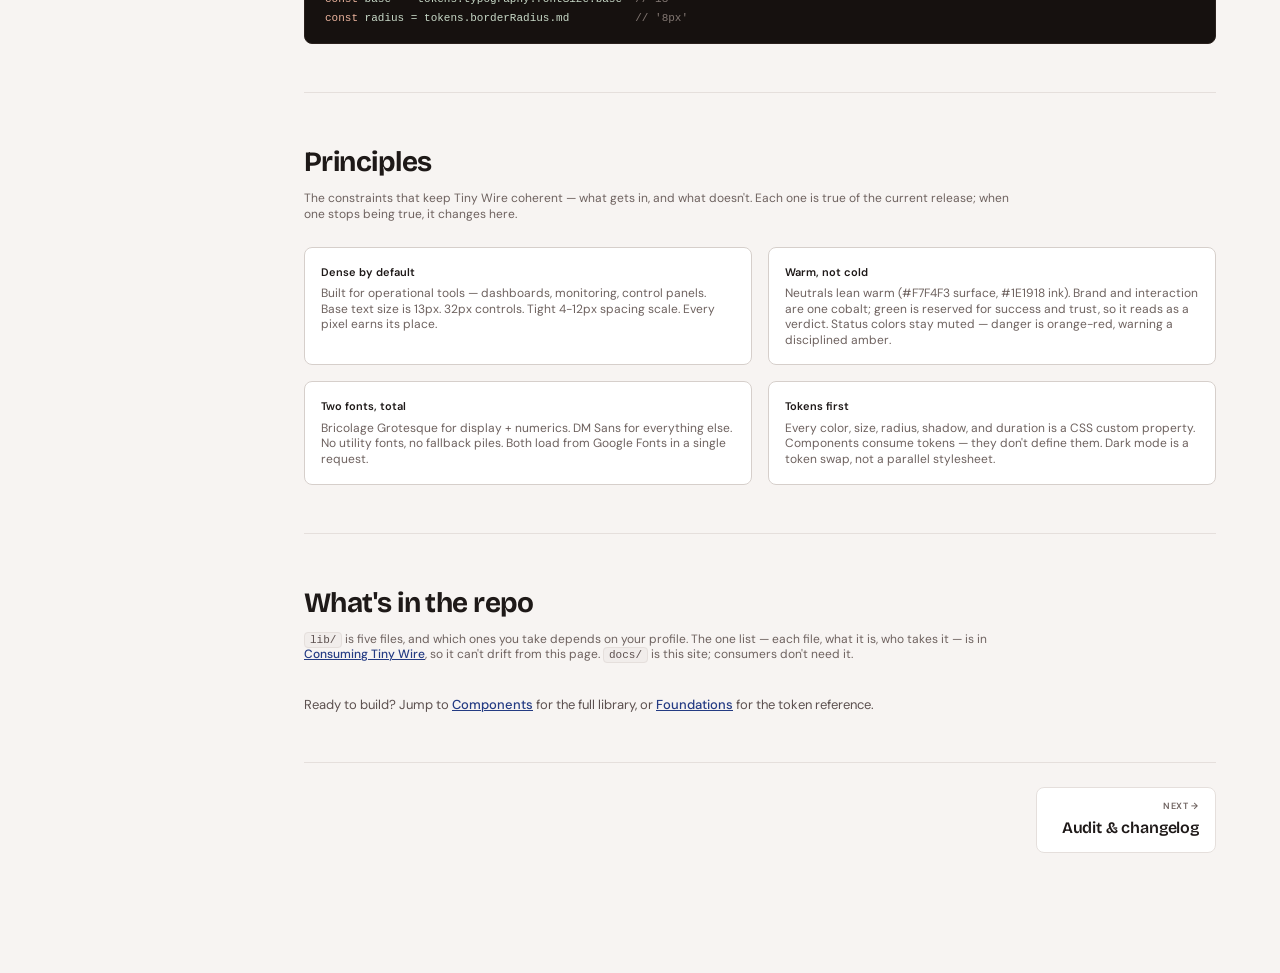
==== commit 5c03321c: "Docs site: every number rendered, six components documented, one finding-ID space scripts/render-doc" ====
--- a/docs/index.html
+++ b/docs/index.html
@@ -20,11 +20,10 @@
 <main class="docs-main">
 
   <div class="docs-eyebrow" style="display:flex; align-items:center; gap:var(--space-8);">
-    <span>Design System · <span data-tw-version>v1.3</span></span>
-    <span class="badge" style="background:color-mix(in srgb, var(--brand) 12%, transparent); border-color:color-mix(in srgb, var(--brand) 25%, transparent); color:var(--brand-dark);">Just shipped</span>
+    <span>Design System · <span data-tw-version><!-- record:version start -->v1.5<!-- record:version end --></span></span>
   </div>
   <h1 class="docs-h1">Tiny Wire</h1>
-  <p class="docs-lede">A minimal, warm-neutral design system with a single cobalt accent, built for dense operational interfaces. Two fonts, a three-tier token architecture, ~30 reusable components, and a token layer that swaps cleanly between light and dark.</p>
+  <p class="docs-lede">A minimal, warm-neutral design system with a single cobalt accent, built for dense operational interfaces. Two fonts, <!-- record:n-tokens start -->186<!-- record:n-tokens end --> tokens in three tiers, <!-- record:n-components start -->35<!-- record:n-components end --> documented components, and a token layer that swaps cleanly between light and dark. The numbers on this page are rendered from the source, not typed.</p>
 
   <!-- The why — NDA-safe portfolio framing -->
   <div class="card" style="padding: var(--space-20) var(--space-24); margin-bottom: var(--space-32); background: var(--surface-subtle); border-color: var(--border-light);">
@@ -34,8 +33,8 @@
       </div>
       <div style="flex:1; min-width:0;">
         <div style="font-family:var(--font-heading); font-size:var(--text-lg); font-weight:var(--weight-semibold); color:var(--text-primary); letter-spacing:var(--tracking-snug); margin-bottom:var(--space-6);">Why this system exists</div>
-        <p style="font-size:var(--text-md); color:var(--text-secondary); line-height:var(--leading-normal); max-width: 640px;">Most of the work I do lives behind NDAs — operational tools, internal control panels, monitoring dashboards. Tiny Wire is the <strong style="color:var(--text-primary); font-weight:600;">public-safe twin</strong>: same constraints, same warm density, built so the <em>process</em> of designing and maintaining a system is visible without leaking a single line of client UI.</p>
-        <p style="font-size:var(--text-md); color:var(--text-secondary); line-height:var(--leading-normal); margin-top:var(--space-8); max-width: 640px;">Read the <a href="audit.html" style="color:var(--info); text-decoration:underline; text-underline-offset:2px; font-weight:var(--weight-medium);">audit</a> to see what shipping and maintaining a system actually looks like — 16 findings, 14 fixes, 0 breaking changes across four releases.</p>
+        <p style="font-size:var(--text-md); color:var(--text-secondary); line-height:var(--leading-normal); max-width: 640px;">Most of the work I do lives behind NDAs — operational tools, internal control panels, monitoring dashboards. Tiny Wire is the <strong style="color:var(--text-primary); font-weight:600;">public-safe twin</strong>: same constraints, same warm density, built so the <em>process</em> of designing and maintaining a system is visible without leaking a single line of client UI. I build prototypes on it and fold what they teach me back in.</p>
+        <p style="font-size:var(--text-md); color:var(--text-secondary); line-height:var(--leading-normal); margin-top:var(--space-8); max-width: 640px;">Read the <a href="audit.html" style="color:var(--info); text-decoration:underline; text-underline-offset:2px; font-weight:var(--weight-medium);">audit</a> to see what shipping and maintaining a system actually looks like — <!-- record:n-findings start -->23<!-- record:n-findings end --> findings with IDs, fixed or deferred with a reason, and no class removed since the first public release.</p>
       </div>
     </div>
   </div>
@@ -44,11 +43,11 @@
   <div style="display:grid; grid-template-columns: repeat(4, 1fr); gap: var(--space-12); margin-bottom: var(--space-48);">
     <a href="foundations.html" class="card" style="text-decoration:none; cursor:pointer;">
       <div style="font-family:var(--font-heading); font-size:var(--text-xl); font-weight:var(--weight-bold); color:var(--text-primary); letter-spacing:var(--tracking-tight); margin-bottom:var(--space-6);">Foundations</div>
-      <div style="font-size:var(--text-md); color:var(--text-tertiary); line-height:var(--leading-compact);">Colors, type, spacing, radius, shadows, animation.</div>
+      <div style="font-size:var(--text-md); color:var(--text-tertiary); line-height:var(--leading-compact);">Colors, type, spacing, radius, shadows, animation — and every token, rendered from the source.</div>
     </a>
     <a href="components.html" class="card" style="text-decoration:none; cursor:pointer;">
       <div style="font-family:var(--font-heading); font-size:var(--text-xl); font-weight:var(--weight-bold); color:var(--text-primary); letter-spacing:var(--tracking-tight); margin-bottom:var(--space-6);">Components</div>
-      <div style="font-size:var(--text-md); color:var(--text-tertiary); line-height:var(--leading-compact);">28 atoms and composites, full state matrix.</div>
+      <div style="font-size:var(--text-md); color:var(--text-tertiary); line-height:var(--leading-compact);"><!-- record:n-components start -->35<!-- record:n-components end --> documented components, full state matrix.</div>
     </a>
     <a href="patterns.html" class="card" style="text-decoration:none; cursor:pointer;">
       <div style="font-family:var(--font-heading); font-size:var(--text-xl); font-weight:var(--weight-bold); color:var(--text-primary); letter-spacing:var(--tracking-tight); margin-bottom:var(--space-6);">Patterns</div>
@@ -57,15 +56,15 @@
     <a href="audit.html" class="card" style="text-decoration:none; cursor:pointer; background: color-mix(in srgb, var(--brand) 5%, var(--surface)); border-color: color-mix(in srgb, var(--brand) 25%, var(--border));">
       <div style="font-family:var(--font-heading); font-size:var(--text-xl); font-weight:var(--weight-bold); color:var(--text-primary); letter-spacing:var(--tracking-tight); margin-bottom:var(--space-6); display:flex; align-items:center; gap:var(--space-6);">
         Audit
-        <span class="badge" style="background:var(--brand); border-color:var(--brand); color:var(--brand-fg); font-size:8px; padding:1px 4px;" data-tw-version>v1.3</span>
+        <span class="badge" style="background:var(--brand); border-color:var(--brand); color:var(--brand-fg); font-size:8px; padding:1px 4px;" data-tw-version><!-- record:version start -->v1.5<!-- record:version end --></span>
       </div>
-      <div style="font-size:var(--text-md); color:var(--text-tertiary); line-height:var(--leading-compact);">Release notes, findings, and how I think about maintenance.</div>
+      <div style="font-size:var(--text-md); color:var(--text-tertiary); line-height:var(--leading-compact);">Release notes, findings, decisions, and how I audit.</div>
     </a>
   </div>
 
   <!-- Quick start -->
   <h2 class="docs-h2" id="quickstart">Quick start</h2>
-  <p class="docs-h2-sub">Drop two CSS files into your project. No build step, no framework lock-in. Works in any HTML, React, Vue, or static site.</p>
+  <p class="docs-h2-sub">For a plain HTML page: two stylesheet links, no build step. Building a React or Tailwind app? Take <code>tokens.css</code> only — <a href="https://github.com/LinzLos/tiny-wire/blob/main/lib/CONSUMING.md#two-profiles" style="color:var(--brand-dark); text-decoration:underline; font-weight:var(--weight-medium);">Consuming Tiny Wire</a> says why.</p>
 
   <h3 class="docs-h3">1. Add fonts to your &lt;head&gt;</h3>
   <pre class="code-block"><span class="k">&lt;link</span> <span class="a">rel</span>=<span class="s">"preconnect"</span> <span class="a">href</span>=<span class="s">"https://fonts.googleapis.com"</span><span class="k">&gt;</span>
@@ -101,7 +100,7 @@
 
   <!-- Principles -->
   <h2 class="docs-h2" id="principles">Principles</h2>
-  <p class="docs-h2-sub">The constraints that keep Tiny Wire coherent — what gets in, and what doesn't.</p>
+  <p class="docs-h2-sub">The constraints that keep Tiny Wire coherent — what gets in, and what doesn't. Each one is true of the current release; when one stops being true, it changes here.</p>
 
   <div style="display:grid; grid-template-columns: 1fr 1fr; gap: var(--space-16);">
     <div class="card">
@@ -110,7 +109,7 @@
     </div>
     <div class="card">
       <div class="card-title">Warm, not cold</div>
-      <p class="card-desc" style="margin-top:var(--space-6);">Neutrals lean warm (#F7F4F3 surface, #1E1918 ink). Brand is forest green, not corporate blue. Status colors are muted and earthy — danger is orange-red, warning is brown.</p>
+      <p class="card-desc" style="margin-top:var(--space-6);">Neutrals lean warm (#F7F4F3 surface, #1E1918 ink). Brand and interaction are one cobalt; green is reserved for success and trust, so it reads as a verdict. Status colors stay muted — danger is orange-red, warning a disciplined amber.</p>
     </div>
     <div class="card">
       <div class="card-title">Two fonts, total</div>
@@ -126,35 +125,7 @@
 
   <!-- File map -->
   <h2 class="docs-h2" id="files">What's in the repo</h2>
-  <p class="docs-h2-sub">Three files in <code>lib/</code> are all you need. The rest is docs.</p>
-
-  <div class="card" style="padding:0; overflow:hidden;">
-    <table class="table" style="font-size:var(--text-base);">
-      <thead><tr><th style="padding-left:var(--space-16);">File</th><th>Purpose</th><th class="td-num" style="padding-right:var(--space-16);">Size</th></tr></thead>
-      <tbody>
-        <tr>
-          <td class="td-primary" style="padding-left:var(--space-16); font-family:var(--font-mono);">lib/globals.css</td>
-          <td>Token definitions (light + dark), reset, base typography, keyframes, animation utilities.</td>
-          <td class="td-num" style="padding-right:var(--space-16);">~10 KB</td>
-        </tr>
-        <tr>
-          <td class="td-primary" style="padding-left:var(--space-16); font-family:var(--font-mono);">lib/components.css</td>
-          <td>All 30 components. Each consumes tokens — no hardcoded values.</td>
-          <td class="td-num" style="padding-right:var(--space-16);">~38 KB</td>
-        </tr>
-        <tr>
-          <td class="td-primary" style="padding-left:var(--space-16); font-family:var(--font-mono);">lib/tokens.js</td>
-          <td>Same tokens, exported as a JS object. Use in scripts, theme builders, generators.</td>
-          <td class="td-num" style="padding-right:var(--space-16);">~3 KB</td>
-        </tr>
-        <tr>
-          <td class="td-primary" style="padding-left:var(--space-16); font-family:var(--font-mono);">docs/</td>
-          <td>This documentation site. Not required for consumers.</td>
-          <td class="td-num" style="padding-right:var(--space-16);">—</td>
-        </tr>
-      </tbody>
-    </table>
-  </div>
+  <p class="docs-h2-sub"><code>lib/</code> is five files, and which ones you take depends on your profile. The one list — each file, what it is, who takes it — is in <a href="https://github.com/LinzLos/tiny-wire/blob/main/lib/CONSUMING.md#the-lib-unit" style="color:var(--brand-dark); text-decoration:underline; font-weight:var(--weight-medium);">Consuming Tiny Wire</a>, so it can't drift from this page. <code>docs/</code> is this site; consumers don't need it.</p>
 
   <p class="docs-text" style="margin-top:var(--space-32);">Ready to build? Jump to <a href="components.html" style="color:var(--brand-dark); text-decoration:underline; font-weight:var(--weight-medium);">Components</a> for the full library, or <a href="foundations.html" style="color:var(--brand-dark); text-decoration:underline; font-weight:var(--weight-medium);">Foundations</a> for the token reference.</p>
 
--- a/lib/components.css
+++ b/lib/components.css
@@ -463,6 +463,16 @@
   font-size: var(--text-md); color: var(--text-tertiary);
   line-height: var(--leading-compact);
 }
+/* Stat tile: .card + .card-title + .card-value + .card-delta. Badge goes in .card-header as a .tag. */
+.card-value {
+  margin-top: var(--space-6);
+  font-family: var(--font-heading); font-size: var(--text-3xl); font-weight: var(--weight-bold);
+  color: var(--text-primary); letter-spacing: var(--tracking-tight); line-height: 1;
+  font-feature-settings: var(--numeric-tabular); font-variant-numeric: tabular-nums lining-nums;
+}
+.card-delta { font-size: var(--text-sm); font-weight: var(--weight-medium); color: var(--text-tertiary); }
+.card-delta-success { color: var(--success-dark); }
+.card-delta-danger  { color: var(--danger); }
 .card-footer {
   margin-top: var(--space-12);
   padding-top: var(--space-12);
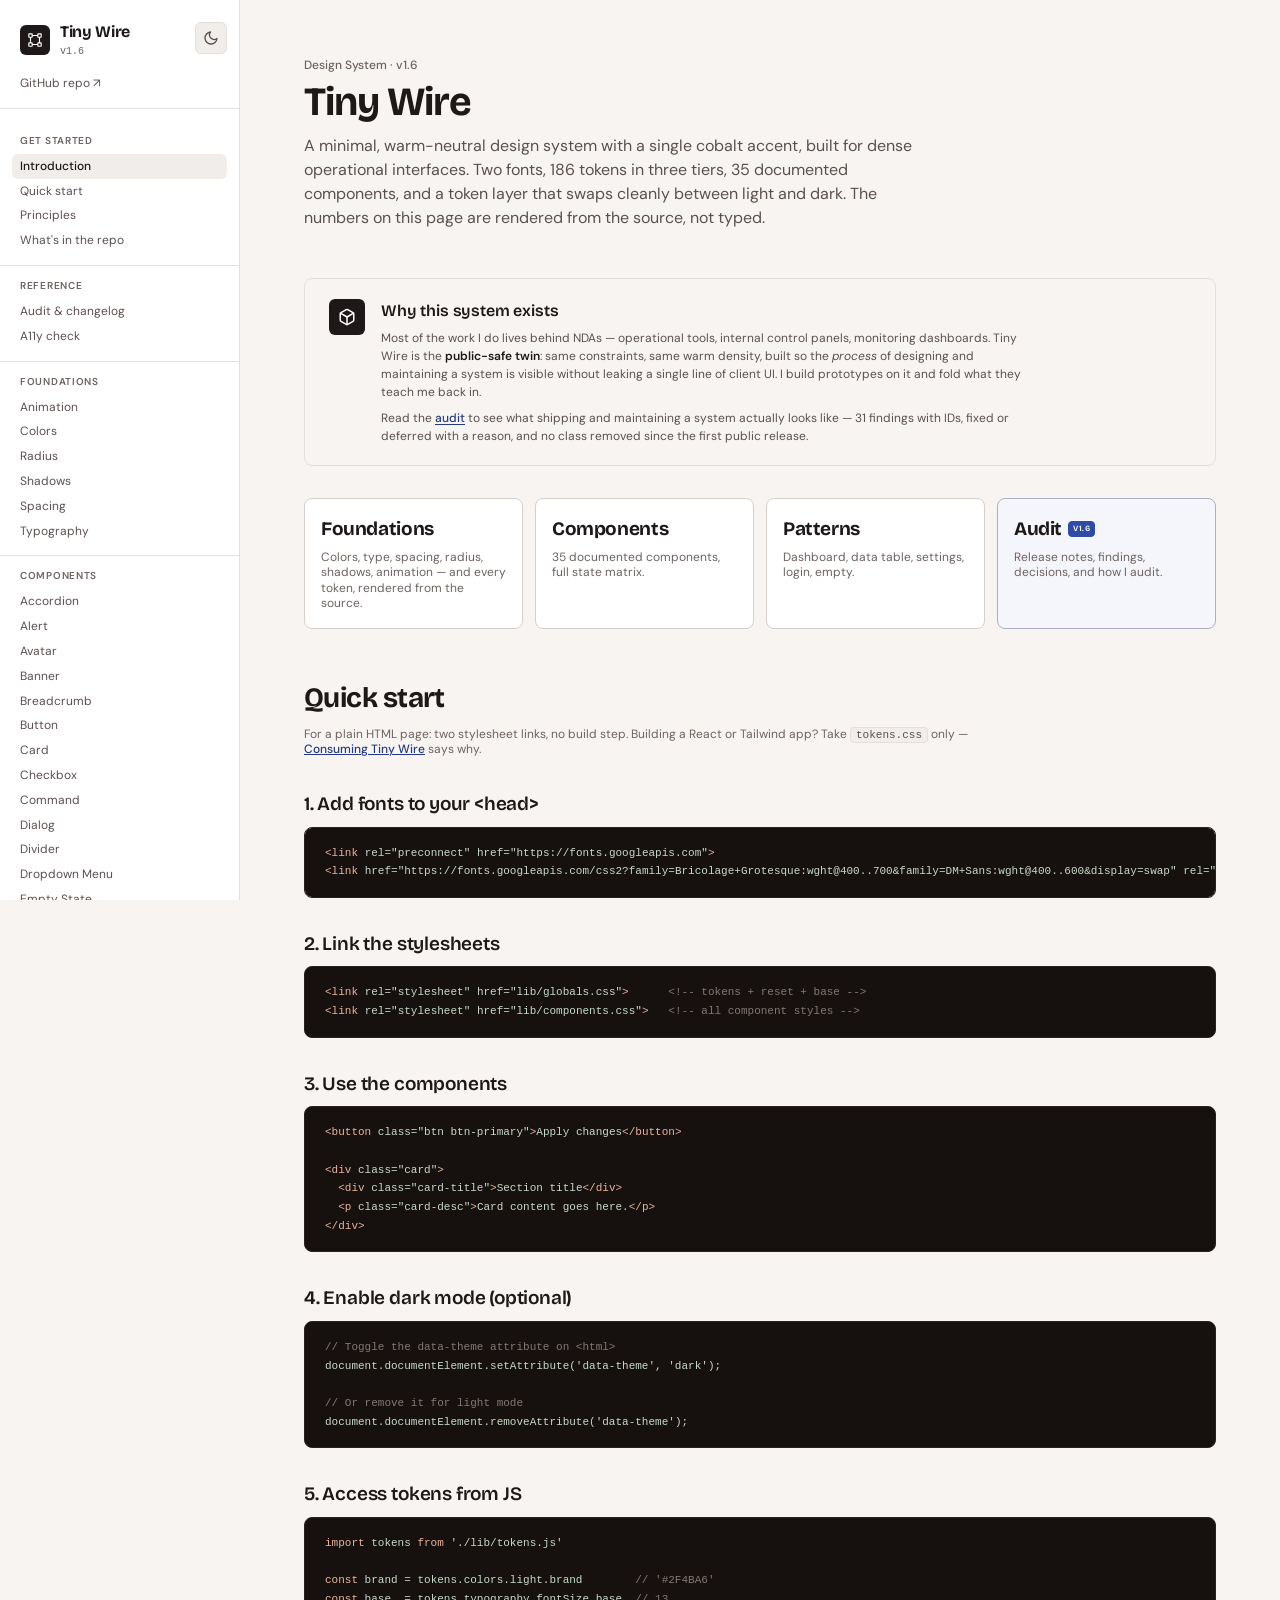
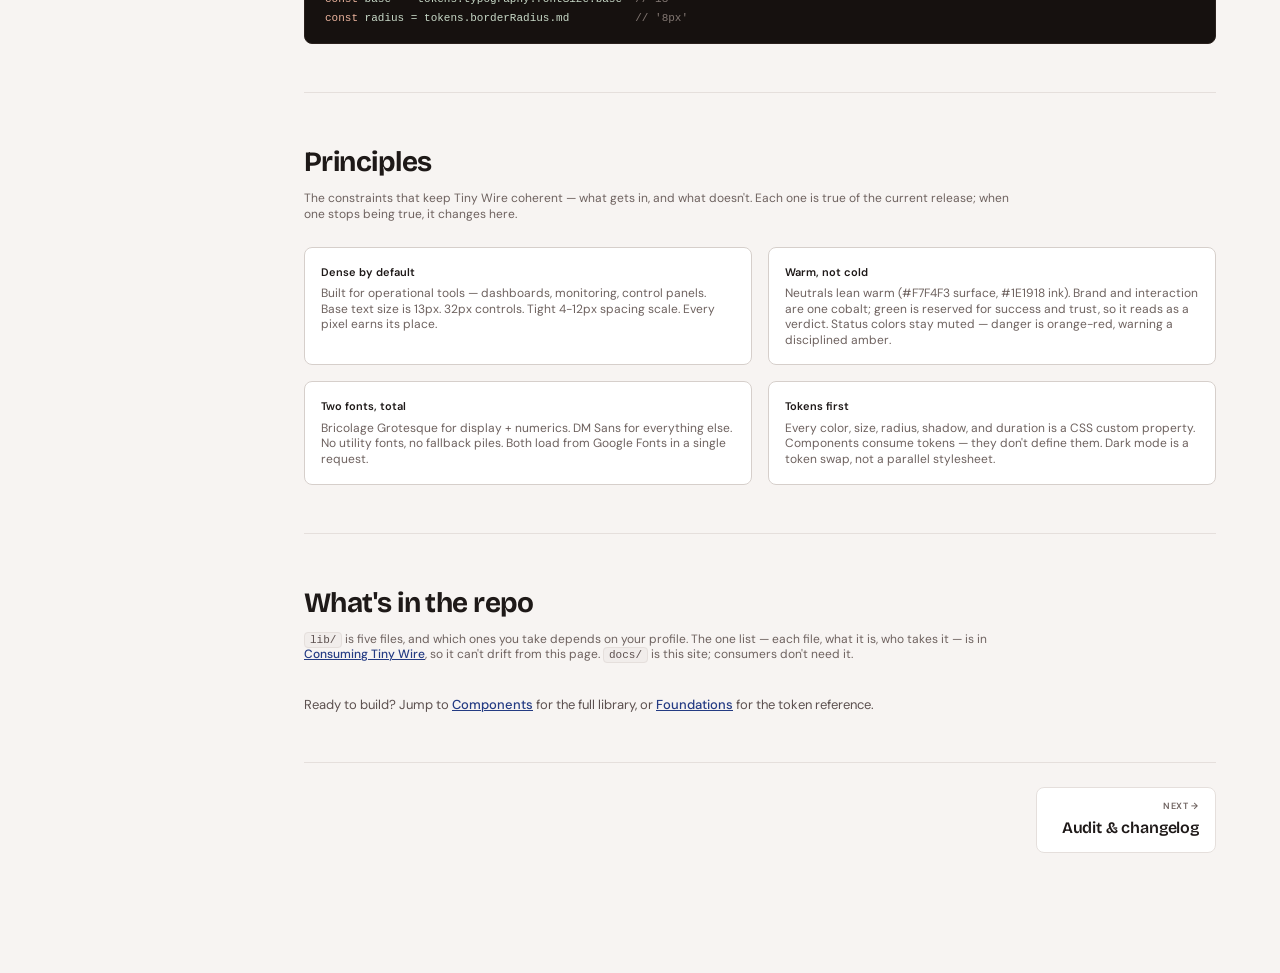
==== commit acf62d0f: "v1.6 — Receipts Documentation and record pass, zero breaking changes.  VERSION 1.5 -> 1.6. The chang" ====
--- a/docs/index.html
+++ b/docs/index.html
@@ -20,7 +20,7 @@
 <main class="docs-main">
 
   <div class="docs-eyebrow" style="display:flex; align-items:center; gap:var(--space-8);">
-    <span>Design System · <span data-tw-version><!-- record:version start -->v1.5<!-- record:version end --></span></span>
+    <span>Design System · <span data-tw-version><!-- record:version start -->v1.6<!-- record:version end --></span></span>
   </div>
   <h1 class="docs-h1">Tiny Wire</h1>
   <p class="docs-lede">A minimal, warm-neutral design system with a single cobalt accent, built for dense operational interfaces. Two fonts, <!-- record:n-tokens start -->186<!-- record:n-tokens end --> tokens in three tiers, <!-- record:n-components start -->35<!-- record:n-components end --> documented components, and a token layer that swaps cleanly between light and dark. The numbers on this page are rendered from the source, not typed.</p>
@@ -34,7 +34,7 @@
       <div style="flex:1; min-width:0;">
         <div style="font-family:var(--font-heading); font-size:var(--text-lg); font-weight:var(--weight-semibold); color:var(--text-primary); letter-spacing:var(--tracking-snug); margin-bottom:var(--space-6);">Why this system exists</div>
         <p style="font-size:var(--text-md); color:var(--text-secondary); line-height:var(--leading-normal); max-width: 640px;">Most of the work I do lives behind NDAs — operational tools, internal control panels, monitoring dashboards. Tiny Wire is the <strong style="color:var(--text-primary); font-weight:600;">public-safe twin</strong>: same constraints, same warm density, built so the <em>process</em> of designing and maintaining a system is visible without leaking a single line of client UI. I build prototypes on it and fold what they teach me back in.</p>
-        <p style="font-size:var(--text-md); color:var(--text-secondary); line-height:var(--leading-normal); margin-top:var(--space-8); max-width: 640px;">Read the <a href="audit.html" style="color:var(--info); text-decoration:underline; text-underline-offset:2px; font-weight:var(--weight-medium);">audit</a> to see what shipping and maintaining a system actually looks like — <!-- record:n-findings start -->23<!-- record:n-findings end --> findings with IDs, fixed or deferred with a reason, and no class removed since the first public release.</p>
+        <p style="font-size:var(--text-md); color:var(--text-secondary); line-height:var(--leading-normal); margin-top:var(--space-8); max-width: 640px;">Read the <a href="audit.html" style="color:var(--info); text-decoration:underline; text-underline-offset:2px; font-weight:var(--weight-medium);">audit</a> to see what shipping and maintaining a system actually looks like — <!-- record:n-findings start -->31<!-- record:n-findings end --> findings with IDs, fixed or deferred with a reason, and no class removed since the first public release.</p>
       </div>
     </div>
   </div>
@@ -56,7 +56,7 @@
     <a href="audit.html" class="card" style="text-decoration:none; cursor:pointer; background: color-mix(in srgb, var(--brand) 5%, var(--surface)); border-color: color-mix(in srgb, var(--brand) 25%, var(--border));">
       <div style="font-family:var(--font-heading); font-size:var(--text-xl); font-weight:var(--weight-bold); color:var(--text-primary); letter-spacing:var(--tracking-tight); margin-bottom:var(--space-6); display:flex; align-items:center; gap:var(--space-6);">
         Audit
-        <span class="badge" style="background:var(--brand); border-color:var(--brand); color:var(--brand-fg); font-size:8px; padding:1px 4px;" data-tw-version><!-- record:version start -->v1.5<!-- record:version end --></span>
+        <span class="badge" style="background:var(--brand); border-color:var(--brand); color:var(--brand-fg); font-size:8px; padding:1px 4px;" data-tw-version><!-- record:version start -->v1.6<!-- record:version end --></span>
       </div>
       <div style="font-size:var(--text-md); color:var(--text-tertiary); line-height:var(--leading-compact);">Release notes, findings, decisions, and how I audit.</div>
     </a>
